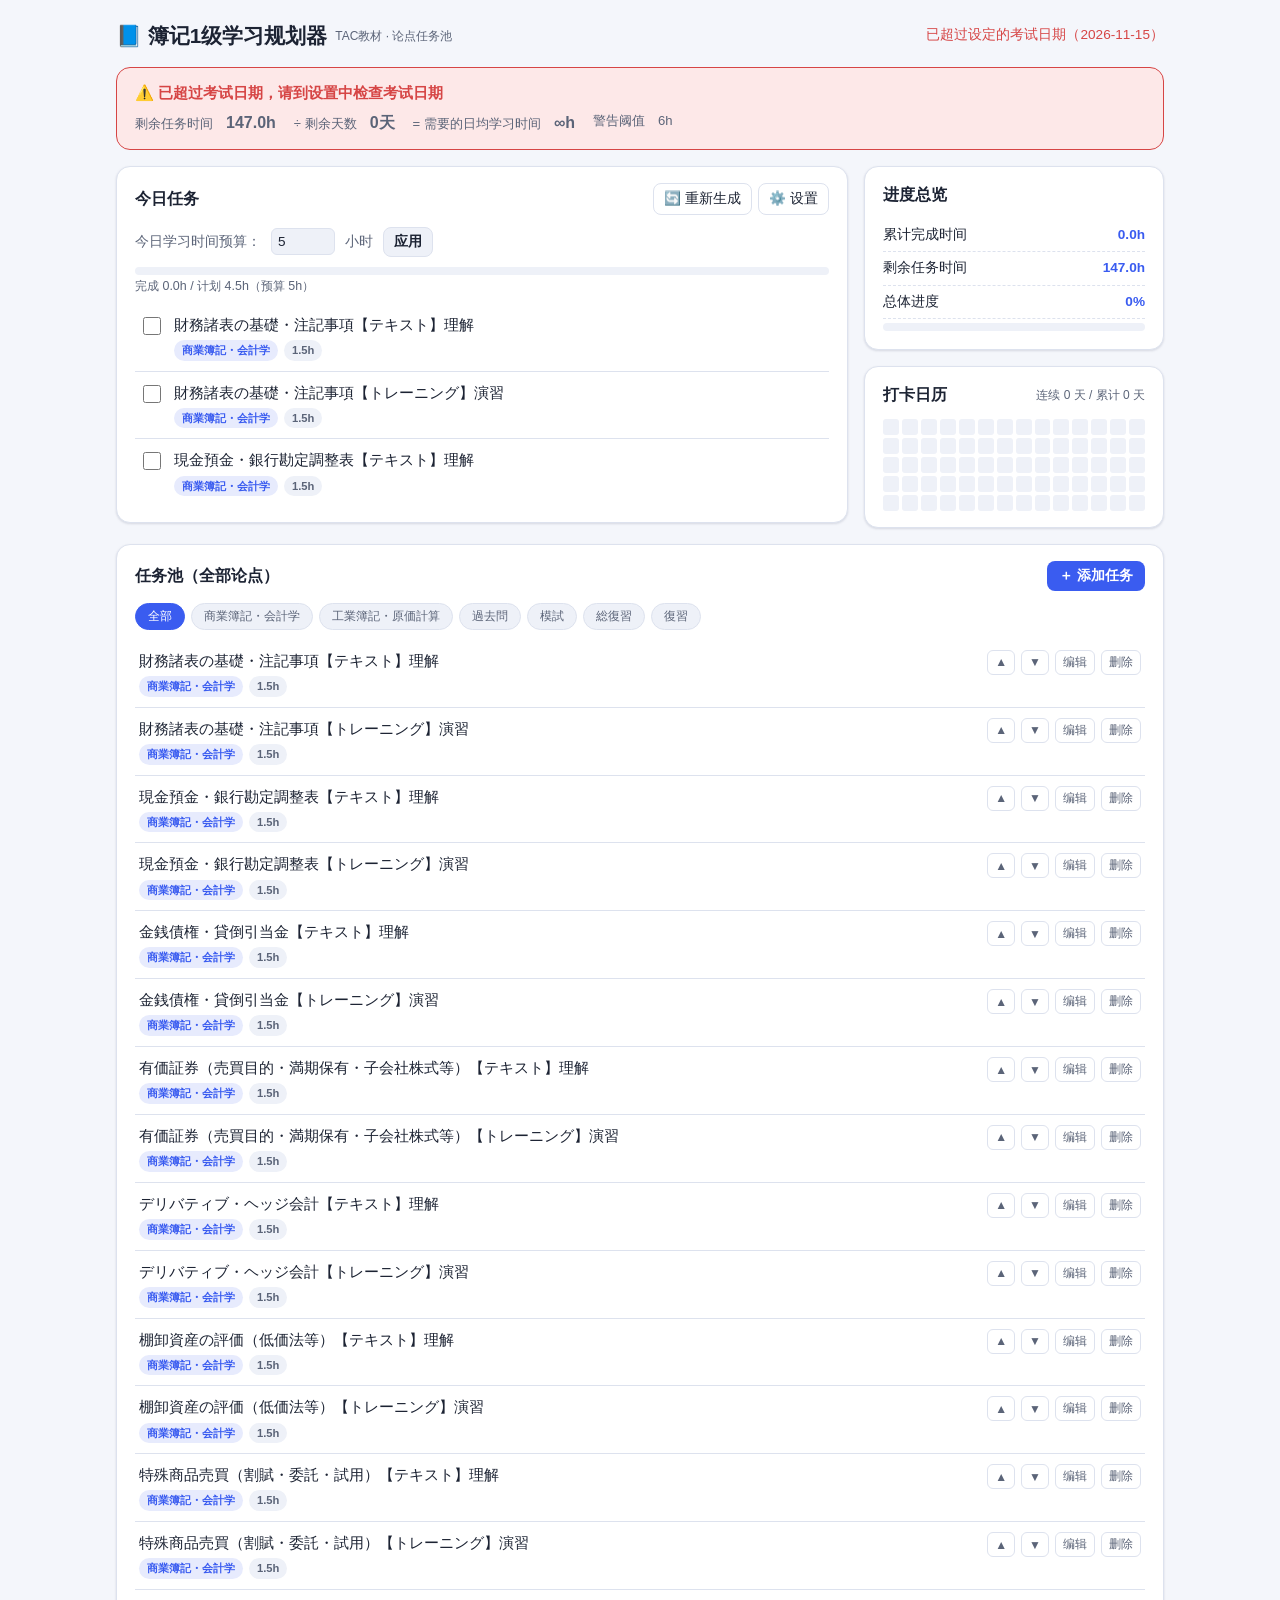
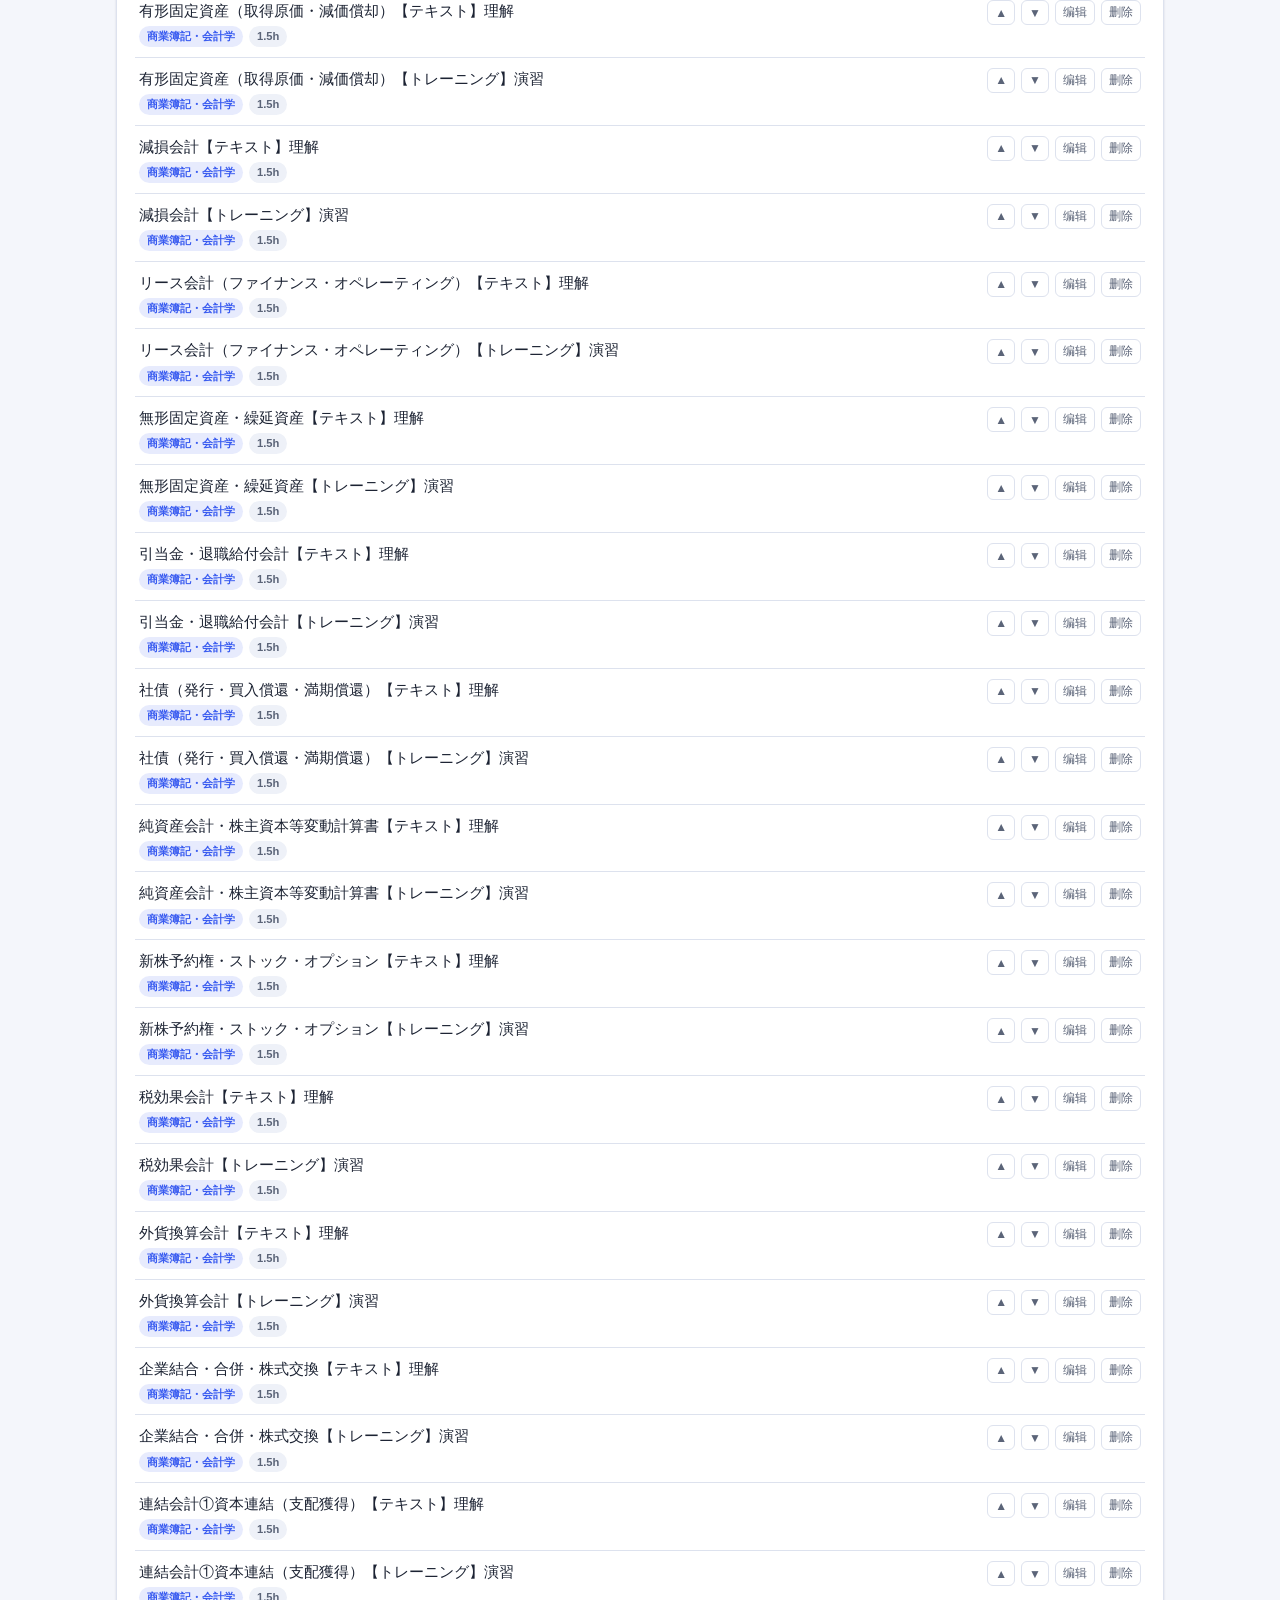
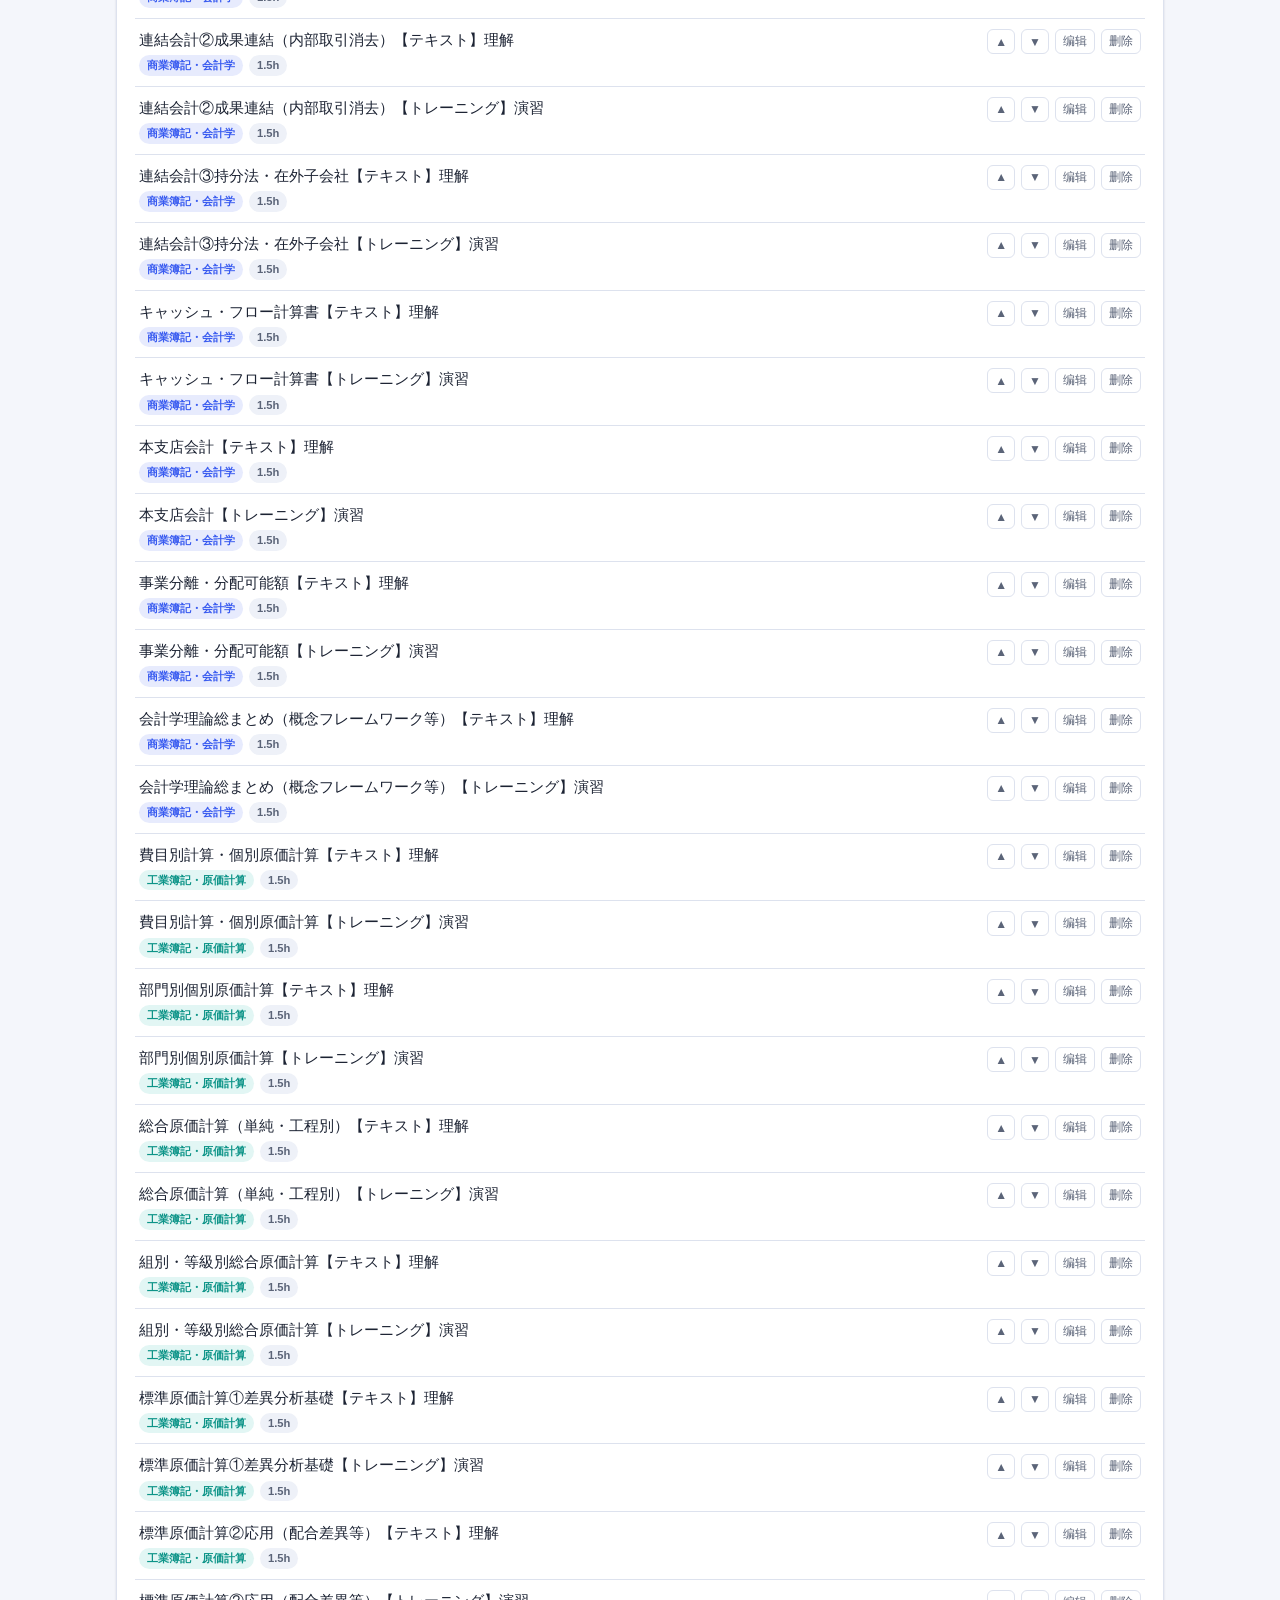
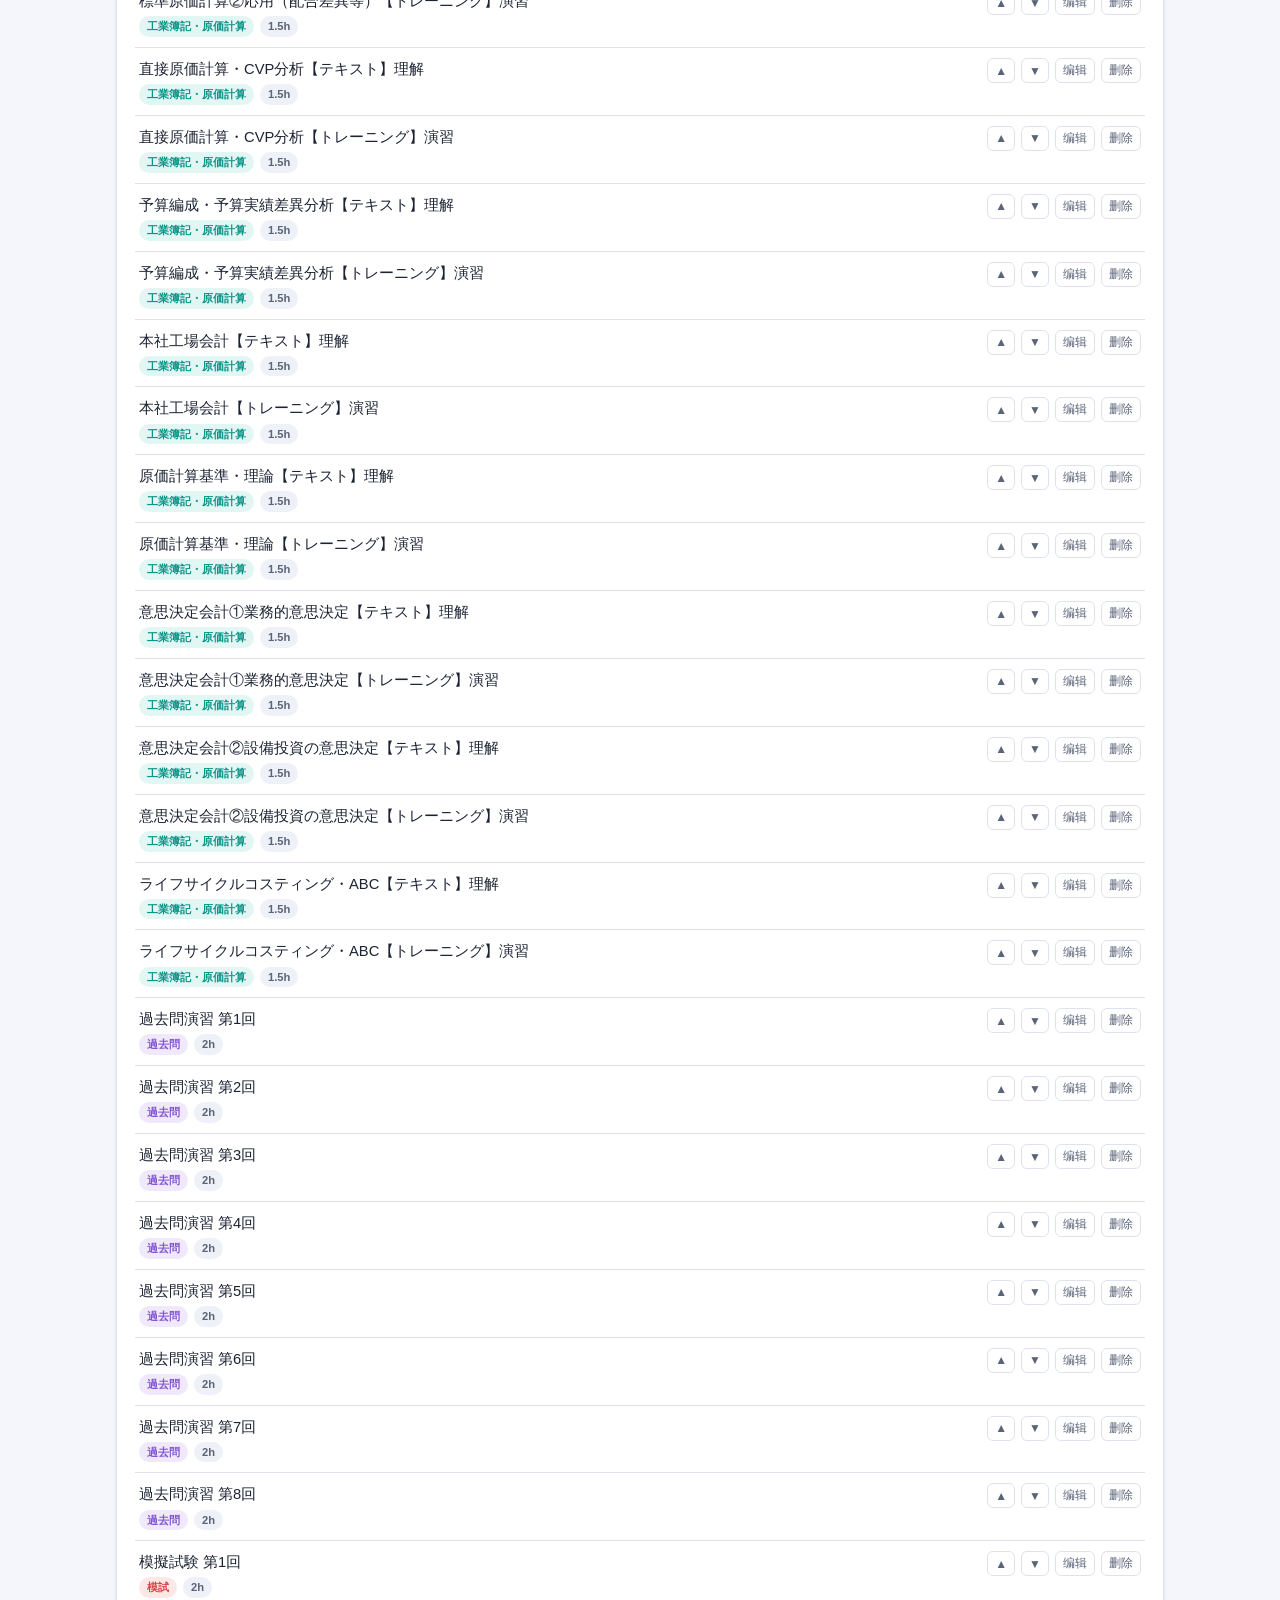
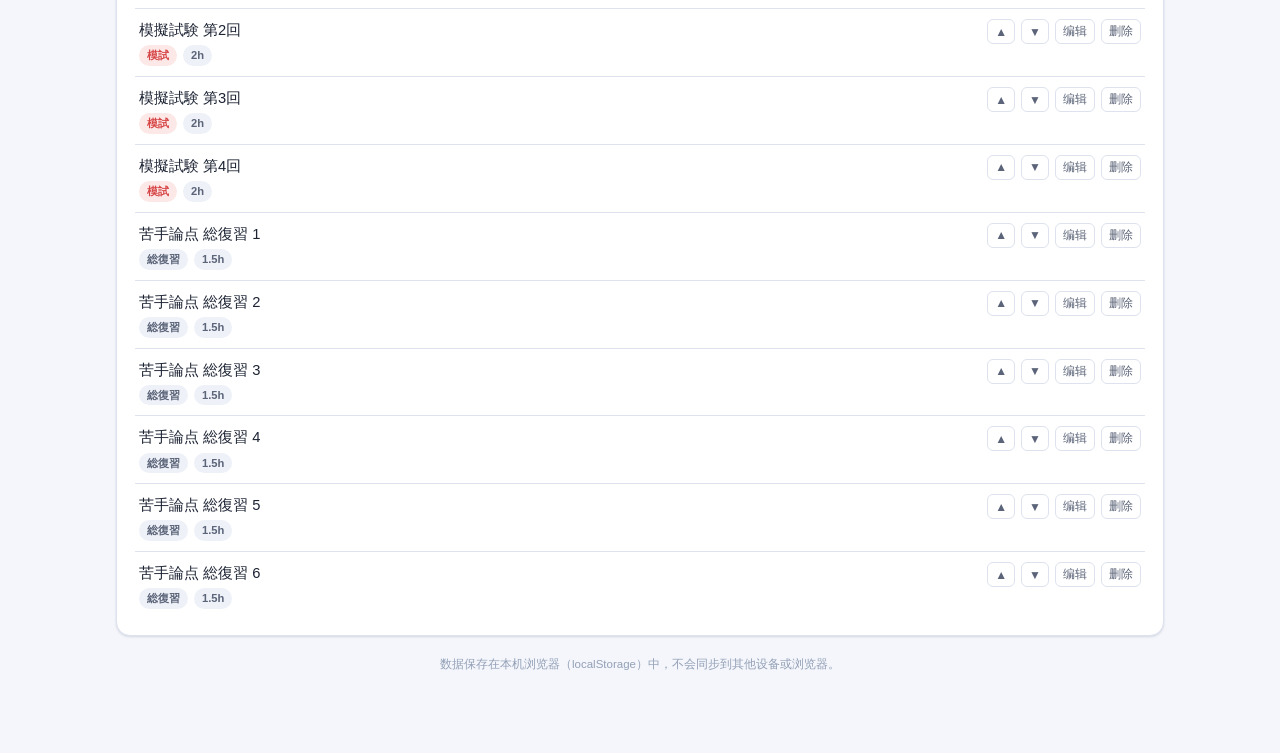
==== index.html @ c880c933 "Add single-page 簿記1級 study planner (TAC-based task pool) Implements a self-contained HTML/JS study t" ====
<!DOCTYPE html>
<html lang="zh-CN">
<head>
<meta charset="UTF-8">
<meta name="viewport" content="width=device-width, initial-scale=1.0">
<title>簿记1级学习规划器（TAC）</title>
<style>
  :root{
    --bg:#f4f6fb; --surface:#ffffff; --surface-2:#eef1f8; --border:#dde2ee;
    --text:#1c2333; --text-dim:#5b6478; --text-faint:#93a0b7;
    --accent:#3a5cf0; --accent-dim:#e7ebfd;
    --green:#1f9d55; --green-bg:#e5f8ec;
    --yellow:#b8860b; --yellow-bg:#fdf3d8;
    --red:#d64545; --red-bg:#fde8e8;
    --purple:#8256d0; --purple-bg:#f0e9fb;
    --teal:#0d9488; --teal-bg:#e2f6f4;
    --shadow: 0 1px 3px rgba(20,30,60,0.08), 0 1px 2px rgba(20,30,60,0.06);
  }
  @media (prefers-color-scheme: dark){
    :root:not([data-theme="light"]){
      --bg:#12151f; --surface:#1a1e2b; --surface-2:#20263a; --border:#2d3448;
      --text:#e7ebf5; --text-dim:#a2acc4; --text-faint:#6b7592;
      --accent:#7b93ff; --accent-dim:#232a4a;
      --green:#4ade80; --green-bg:#153323;
      --yellow:#facc15; --yellow-bg:#3a2f0e;
      --red:#ff6b6b; --red-bg:#3a1717;
      --purple:#b79bf0; --purple-bg:#2a2140;
      --teal:#5eead4; --teal-bg:#0f2f2b;
      --shadow: 0 1px 3px rgba(0,0,0,0.4), 0 1px 2px rgba(0,0,0,0.3);
    }
  }
  :root[data-theme="dark"]{
    --bg:#12151f; --surface:#1a1e2b; --surface-2:#20263a; --border:#2d3448;
    --text:#e7ebf5; --text-dim:#a2acc4; --text-faint:#6b7592;
    --accent:#7b93ff; --accent-dim:#232a4a;
    --green:#4ade80; --green-bg:#153323;
    --yellow:#facc15; --yellow-bg:#3a2f0e;
    --red:#ff6b6b; --red-bg:#3a1717;
    --purple:#b79bf0; --purple-bg:#2a2140;
    --teal:#5eead4; --teal-bg:#0f2f2b;
    --shadow: 0 1px 3px rgba(0,0,0,0.4), 0 1px 2px rgba(0,0,0,0.3);
  }
  *{box-sizing:border-box;}
  body{
    margin:0; background:var(--bg); color:var(--text);
    font-family:-apple-system,BlinkMacSystemFont,"Segoe UI","PingFang SC","Hiragino Sans","Noto Sans SC","Noto Sans JP",Roboto,sans-serif;
    line-height:1.5;
  }
  .wrap{max-width:1080px; margin:0 auto; padding:20px 16px 80px;}
  header.top{display:flex; align-items:center; justify-content:space-between; gap:12px; flex-wrap:wrap; margin-bottom:16px;}
  header.top h1{font-size:1.3rem; margin:0; display:flex; align-items:center; gap:8px;}
  header.top h1 .sub{font-size:0.75rem; font-weight:400; color:var(--text-dim);}
  .countdown{font-size:0.85rem; color:var(--text-dim); display:flex; align-items:center; gap:10px;}
  .countdown b{color:var(--accent); font-size:1.05rem;}
  .icon-btn{
    background:var(--surface); border:1px solid var(--border); color:var(--text);
    border-radius:8px; padding:6px 10px; cursor:pointer; font-size:0.85rem;
  }
  .icon-btn:hover{border-color:var(--accent);}
  .card{
    background:var(--surface); border:1px solid var(--border); border-radius:14px;
    padding:16px 18px; margin-bottom:16px; box-shadow:var(--shadow);
  }
  .card h2{font-size:1rem; margin:0 0 12px; display:flex; align-items:center; justify-content:space-between; gap:8px;}
  .card h2 .actions{display:flex; gap:6px; font-weight:400;}
  .warn-banner{
    border-radius:14px; padding:14px 18px; margin-bottom:16px; font-size:0.9rem;
    border:1px solid var(--border);
  }
  .warn-banner.ok{background:var(--green-bg); color:var(--green); border-color:var(--green);}
  .warn-banner.caution{background:var(--yellow-bg); color:var(--yellow); border-color:var(--yellow);}
  .warn-banner.danger{background:var(--red-bg); color:var(--red); border-color:var(--red);}
  .warn-banner .metrics{display:flex; flex-wrap:wrap; gap:6px 18px; margin-top:6px; font-size:0.82rem; color:var(--text-dim);}
  .warn-banner b{font-size:1rem;}
  .warn-banner .headline{font-weight:700; font-size:0.95rem;}
  .grid2{display:grid; grid-template-columns:1fr 300px; gap:16px;}
  @media (max-width:800px){ .grid2{grid-template-columns:1fr;} }
  .budget-row{display:flex; align-items:center; gap:10px; flex-wrap:wrap; margin-bottom:10px; font-size:0.85rem; color:var(--text-dim);}
  .budget-row input[type=number]{
    width:64px; padding:5px 6px; border-radius:6px; border:1px solid var(--border);
    background:var(--surface-2); color:var(--text); font-size:0.85rem;
  }
  .progress-bar{height:8px; border-radius:5px; background:var(--surface-2); overflow:hidden; margin:4px 0 2px;}
  .progress-bar>div{height:100%; background:var(--accent); border-radius:5px; transition:width .3s;}
  .task-row{
    display:flex; align-items:flex-start; gap:10px; padding:10px 4px; border-bottom:1px solid var(--border);
  }
  .task-row:last-child{border-bottom:none;}
  .task-row.done{opacity:0.55;}
  .task-row.done .task-title{text-decoration:line-through;}
  .task-row input[type=checkbox]{margin-top:3px; width:18px; height:18px; accent-color:var(--accent); cursor:pointer; flex-shrink:0;}
  .task-main{flex:1; min-width:0;}
  .task-title{font-size:0.92rem; word-break:break-word;}
  .task-meta{display:flex; gap:6px; flex-wrap:wrap; margin-top:4px; align-items:center;}
  .tag{
    font-size:0.7rem; padding:2px 8px; border-radius:99px; font-weight:600; white-space:nowrap;
  }
  .tag.cb{background:var(--accent-dim); color:var(--accent);}
  .tag.ca{background:var(--teal-bg); color:var(--teal);}
  .tag.past{background:var(--purple-bg); color:var(--purple);}
  .tag.mock{background:var(--red-bg); color:var(--red);}
  .tag.review-total{background:var(--yellow-bg); color:var(--yellow);}
  .tag.default{background:var(--surface-2); color:var(--text-dim);}
  .tag.est{background:var(--surface-2); color:var(--text-dim);}
  .tag.pr-high{background:var(--red-bg); color:var(--red);}
  .tag.pr-mid{background:var(--surface-2); color:var(--text-dim);}
  .tag.pr-low{background:var(--surface-2); color:var(--text-faint);}
  .tag.locked{background:var(--surface-2); color:var(--text-faint);}
  .task-actions{display:flex; gap:6px; flex-shrink:0;}
  .task-actions button{
    background:none; border:1px solid var(--border); color:var(--text-dim); border-radius:6px;
    padding:3px 7px; font-size:0.75rem; cursor:pointer;
  }
  .task-actions button:hover{border-color:var(--accent); color:var(--accent);}
  .empty-hint{color:var(--text-faint); font-size:0.85rem; padding:14px 4px; text-align:center;}
  .tabs{display:flex; gap:6px; flex-wrap:wrap; margin-bottom:10px;}
  .tabs button{
    background:var(--surface-2); border:1px solid var(--border); color:var(--text-dim);
    border-radius:99px; padding:4px 12px; font-size:0.78rem; cursor:pointer;
  }
  .tabs button.active{background:var(--accent); color:#fff; border-color:var(--accent);}
  .stat-box{display:flex; justify-content:space-between; font-size:0.85rem; padding:6px 0; border-bottom:1px dashed var(--border);}
  .stat-box:last-child{border-bottom:none;}
  .stat-box b{color:var(--accent);}
  .heatmap{display:grid; grid-template-columns:repeat(14,1fr); gap:3px; margin-top:8px;}
  .heat-cell{aspect-ratio:1; border-radius:3px; background:var(--surface-2);}
  .heat-cell.l1{background:var(--accent-dim);}
  .heat-cell.l2{background:var(--accent); opacity:0.55;}
  .heat-cell.l3{background:var(--accent);}
  .btn{
    background:var(--accent); color:#fff; border:none; border-radius:8px; padding:8px 14px;
    font-size:0.85rem; cursor:pointer; font-weight:600;
  }
  .btn.secondary{background:var(--surface-2); color:var(--text); border:1px solid var(--border);}
  .btn.danger{background:var(--red); color:#fff;}
  .btn:hover{filter:brightness(1.08);}
  .modal-backdrop{
    position:fixed; inset:0; background:rgba(10,14,25,0.5); display:none;
    align-items:center; justify-content:center; z-index:50; padding:16px;
  }
  .modal-backdrop.open{display:flex;}
  .modal{
    background:var(--surface); border-radius:14px; padding:20px; width:100%; max-width:420px;
    box-shadow:var(--shadow); border:1px solid var(--border); max-height:90vh; overflow-y:auto;
  }
  .modal h3{margin-top:0;}
  .field{margin-bottom:12px;}
  .field label{display:block; font-size:0.78rem; color:var(--text-dim); margin-bottom:4px;}
  .field input, .field select{
    width:100%; padding:8px 10px; border-radius:8px; border:1px solid var(--border);
    background:var(--surface-2); color:var(--text); font-size:0.88rem;
  }
  .modal-actions{display:flex; justify-content:flex-end; gap:8px; margin-top:16px;}
  .toast{
    position:fixed; bottom:20px; left:50%; transform:translateX(-50%);
    background:var(--text); color:var(--bg); padding:10px 18px; border-radius:99px;
    font-size:0.85rem; box-shadow:var(--shadow); opacity:0; pointer-events:none; transition:opacity .25s, bottom .25s;
    z-index:100; white-space:nowrap; max-width:90vw; overflow:hidden; text-overflow:ellipsis;
  }
  .toast.show{opacity:1; bottom:34px;}
  .footnote{font-size:0.72rem; color:var(--text-faint); text-align:center; margin-top:20px;}
</style>
</head>
<body>
<div class="wrap">

  <header class="top">
    <h1>📘 簿记1级学习规划器 <span class="sub">TAC教材 · 论点任务池</span></h1>
    <div class="countdown" id="countdownBox"></div>
  </header>

  <div id="warnBanner" class="warn-banner ok"></div>

  <div class="grid2">
    <div>
      <div class="card">
        <h2>今日任务 <span class="actions">
          <button class="icon-btn" id="regenBtn">🔄 重新生成</button>
          <button class="icon-btn" id="settingsBtn">⚙️ 设置</button>
        </span></h2>
        <div class="budget-row">
          今日学习时间预算：
          <input type="number" id="budgetInput" min="0" step="0.5">
          小时
          <button class="btn secondary" id="applyBudgetBtn" style="padding:5px 10px;">应用</button>
        </div>
        <div class="progress-bar"><div id="todayProgressBar" style="width:0%"></div></div>
        <div style="font-size:0.78rem; color:var(--text-dim);" id="todaySummary"></div>
        <div id="todayList" style="margin-top:8px;"></div>
      </div>
    </div>

    <div>
      <div class="card">
        <h2>进度总览</h2>
        <div class="stat-box"><span>累计完成时间</span><b id="statDoneHours">0h</b></div>
        <div class="stat-box"><span>剩余任务时间</span><b id="statRemainHours">0h</b></div>
        <div class="stat-box"><span>总体进度</span><b id="statProgressPct">0%</b></div>
        <div class="progress-bar"><div id="overallProgressBar" style="width:0%; background:var(--green);"></div></div>
      </div>
      <div class="card">
        <h2>打卡日历 <span class="actions" style="font-size:0.75rem; color:var(--text-dim); font-weight:400;" id="streakLabel"></span></h2>
        <div class="heatmap" id="heatmap"></div>
      </div>
    </div>
  </div>

  <div class="card">
    <h2>任务池（全部论点）<span class="actions">
      <button class="btn" id="addTaskBtn" style="padding:6px 12px;">＋ 添加任务</button>
    </span></h2>
    <div class="tabs" id="categoryTabs"></div>
    <div id="poolList"></div>
  </div>

  <div class="footnote">数据保存在本机浏览器（localStorage）中，不会同步到其他设备或浏览器。</div>
</div>

<div class="modal-backdrop" id="settingsModal">
  <div class="modal">
    <h3>⚙️ 设置</h3>
    <div class="field">
      <label>考试日期（请核实，可修改）</label>
      <input type="date" id="s_examDate">
    </div>
    <div class="field">
      <label>每日默认学习时间（小时）</label>
      <input type="number" id="s_dailyHours" min="0.5" step="0.5">
    </div>
    <div class="field">
      <label>警告阈值：日均所需学习时间超过此值时红字警告（小时）</label>
      <input type="number" id="s_warnThreshold" min="1" step="0.5">
    </div>
    <div class="modal-actions">
      <button class="btn danger" id="resetAllBtn" style="margin-right:auto;">清除全部数据</button>
      <button class="btn secondary" id="settingsCancel">取消</button>
      <button class="btn" id="settingsSave">保存</button>
    </div>
  </div>
</div>

<div class="modal-backdrop" id="taskModal">
  <div class="modal">
    <h3 id="taskModalTitle">添加任务</h3>
    <input type="hidden" id="t_id">
    <div class="field">
      <label>标题</label>
      <input type="text" id="t_title" placeholder="例：連結会計①資本連結 トレーニング">
    </div>
    <div class="field">
      <label>分类</label>
      <select id="t_category">
        <option value="商業簿記・会計学">商業簿記・会計学</option>
        <option value="工業簿記・原価計算">工業簿記・原価計算</option>
        <option value="過去問">過去問</option>
        <option value="模試">模試</option>
        <option value="総復習">総復習</option>
      </select>
    </div>
    <div class="field">
      <label>预计用时（小时）</label>
      <input type="number" id="t_est" min="0.5" step="0.5" value="1.5">
    </div>
    <div class="field">
      <label>优先级（仅作标签展示，实际顺序用▲▼调整）</label>
      <select id="t_priority">
        <option value="high">高</option>
        <option value="mid" selected>中</option>
        <option value="low">低</option>
      </select>
    </div>
    <div class="modal-actions">
      <button class="btn secondary" id="taskCancel">取消</button>
      <button class="btn" id="taskSave">保存</button>
    </div>
  </div>
</div>

<div class="toast" id="toast"></div>

<script>
(function(){
  "use strict";
  var STORAGE_KEY = "boki1_planner_state_v1";

  function uid(){ return "t" + Date.now().toString(36) + Math.random().toString(36).slice(2,8); }
  function fmtDate(d){
    var y=d.getFullYear(), m=String(d.getMonth()+1).padStart(2,"0"), dd=String(d.getDate()).padStart(2,"0");
    return y+"-"+m+"-"+dd;
  }
  function todayStr(){ return fmtDate(new Date()); }
  function addDays(dateStr, n){
    var d = new Date(dateStr+"T00:00:00");
    d.setDate(d.getDate()+n);
    return fmtDate(d);
  }
  function diffDays(fromStr, toStr){
    var a = new Date(fromStr+"T00:00:00"), b = new Date(toStr+"T00:00:00");
    return Math.round((b-a)/86400000);
  }

  function catClass(cat){
    if(cat==="商業簿記・会計学") return "cb";
    if(cat==="工業簿記・原価計算") return "ca";
    if(cat==="過去問") return "past";
    if(cat==="模試") return "mock";
    if(cat==="復習") return "review-total";
    return "default";
  }

  function makeTask(title, category, est, extra){
    var t = {
      id: uid(), title: title, category: category, estHours: est, order: 0,
      priority: "mid", status: "pending", type: "normal", reviewStage: 0,
      parentId: null, availableDate: null, completedDate: null
    };
    return Object.assign(t, extra||{});
  }

  function buildDefaultPool(){
    var CB = "商業簿記・会計学", CA = "工業簿記・原価計算";
    var cbTopics = [
      "財務諸表の基礎・注記事項","現金預金・銀行勘定調整表","金銭債権・貸倒引当金",
      "有価証券（売買目的・満期保有・子会社株式等）","デリバティブ・ヘッジ会計","棚卸資産の評価（低価法等）",
      "特殊商品売買（割賦・委託・試用）","有形固定資産（取得原価・減価償却）","減損会計",
      "リース会計（ファイナンス・オペレーティング）","無形固定資産・繰延資産","引当金・退職給付会計",
      "社債（発行・買入償還・満期償還）","純資産会計・株主資本等変動計算書","新株予約権・ストック・オプション",
      "税効果会計","外貨換算会計","企業結合・合併・株式交換",
      "連結会計①資本連結（支配獲得）","連結会計②成果連結（内部取引消去）","連結会計③持分法・在外子会社",
      "キャッシュ・フロー計算書","本支店会計","事業分離・分配可能額",
      "会計学理論総まとめ（概念フレームワーク等）"
    ];
    var caTopics = [
      "費目別計算・個別原価計算","部門別個別原価計算","総合原価計算（単純・工程別）",
      "組別・等級別総合原価計算","標準原価計算①差異分析基礎","標準原価計算②応用（配合差異等）",
      "直接原価計算・CVP分析","予算編成・予算実績差異分析","本社工場会計",
      "原価計算基準・理論","意思決定会計①業務的意思決定","意思決定会計②設備投資の意思決定",
      "ライフサイクルコスティング・ABC"
    ];
    var pool = [];
    var order = 1;
    function addPair(topic, cat){
      pool.push(makeTask(topic+"【テキスト】理解", cat, 1.5, {order: order++}));
      pool.push(makeTask(topic+"【トレーニング】演習", cat, 1.5, {order: order++}));
    }
    cbTopics.forEach(function(t){ addPair(t, CB); });
    caTopics.forEach(function(t){ addPair(t, CA); });
    for(var i=1;i<=8;i++) pool.push(makeTask("過去問演習 第"+i+"回", "過去問", 2, {order: order++}));
    for(var j=1;j<=4;j++) pool.push(makeTask("模擬試験 第"+j+"回", "模試", 2, {order: order++}));
    for(var k=1;k<=6;k++) pool.push(makeTask("苦手論点 総復習 "+k, "総復習", 1.5, {order: order++}));
    return pool;
  }

  function defaultState(){
    return {
      settings: { examDate: "2026-11-15", dailyHoursDefault: 5, warnThreshold: 6, dailyOverrides: {} },
      pool: buildDefaultPool(),
      dailyPlans: {}
    };
  }

  var state = null;
  function loadState(){
    try{
      var raw = localStorage.getItem(STORAGE_KEY);
      if(raw){
        state = JSON.parse(raw);
        if(!state.settings) state.settings = defaultState().settings;
        if(!state.settings.dailyOverrides) state.settings.dailyOverrides = {};
        if(!state.pool) state.pool = [];
        if(!state.dailyPlans) state.dailyPlans = {};
      } else {
        state = defaultState();
        saveState();
      }
    }catch(e){
      state = defaultState();
    }
  }
  function saveState(){
    localStorage.setItem(STORAGE_KEY, JSON.stringify(state));
  }

  var toastTimer = null;
  function toast(msg){
    var el = document.getElementById("toast");
    el.textContent = msg;
    el.classList.add("show");
    clearTimeout(toastTimer);
    toastTimer = setTimeout(function(){ el.classList.remove("show"); }, 2600);
  }

  // ---------- core scheduling logic ----------
  function pendingTasks(){ return state.pool.filter(function(t){ return t.status==="pending"; }); }

  function isAvailable(t, asOf){ return !t.availableDate || t.availableDate <= asOf; }

  function sortedQueue(asOf){
    var pending = pendingTasks();
    var avail = pending.filter(function(t){ return isAvailable(t, asOf); });
    avail.sort(function(a,b){
      var ar = a.type==="review" ? 0 : 1;
      var br = b.type==="review" ? 0 : 1;
      if(ar!==br) return ar-br;
      if(ar===0){
        var ad = a.availableDate||"", bd = b.availableDate||"";
        if(ad!==bd) return ad<bd ? -1 : 1;
      }
      return a.order - b.order;
    });
    return avail;
  }

  function buildPlanIds(budget, asOf){
    var q = sortedQueue(asOf);
    var ids = [];
    var sum = 0;
    for(var i=0;i<q.length;i++){
      var t = q[i];
      if(ids.length===0 || sum + t.estHours <= budget + 0.001){
        ids.push(t.id);
        sum += t.estHours;
        if(sum >= budget) break;
      } else {
        break;
      }
    }
    return ids;
  }

  function getDailyBudget(dateStr){
    if(state.settings.dailyOverrides.hasOwnProperty(dateStr)) return state.settings.dailyOverrides[dateStr];
    return state.settings.dailyHoursDefault;
  }

  function ensureTodayPlan(force){
    var today = todayStr();
    if(force || !state.dailyPlans[today]){
      state.dailyPlans[today] = buildPlanIds(getDailyBudget(today), today);
      saveState();
    }
  }

  function markDone(taskId){
    var t = state.pool.find(function(x){ return x.id===taskId; });
    if(!t) return;
    t.status = "done";
    t.completedDate = todayStr();
    if(t.type === "normal"){
      var stages = [3,7,21];
      stages.forEach(function(days, idx){
        state.pool.push(makeTask(
          "【复习+" + days + "天】" + t.title.replace(/【テキスト】理解|【トレーニング】演習/,""),
          "復習", 0.5,
          {
            order: t.order, type: "review", reviewStage: idx+1,
            parentId: t.id, availableDate: addDays(todayStr(), days)
          }
        ));
      });
      toast("✅ 完成！已自动生成复习任务：+3天 / +7天 / +21天");
    } else {
      toast("✅ 复习完成！辛苦了");
    }
    saveState();
  }

  function undoDone(taskId){
    var t = state.pool.find(function(x){ return x.id===taskId; });
    if(!t) return;
    t.status = "pending";
    t.completedDate = null;
    saveState();
  }

  function deleteTask(taskId){
    if(!confirm("确定要删除这个任务吗？")) return;
    state.pool = state.pool.filter(function(t){ return t.id!==taskId; });
    Object.keys(state.dailyPlans).forEach(function(d){
      state.dailyPlans[d] = state.dailyPlans[d].filter(function(id){ return id!==taskId; });
    });
    saveState();
    renderAll();
  }

  function moveTask(taskId, dir){
    var pend = pendingTasks().slice().sort(function(a,b){ return a.order-b.order; });
    var idx = pend.findIndex(function(t){ return t.id===taskId; });
    var swapIdx = idx + dir;
    if(idx<0 || swapIdx<0 || swapIdx>=pend.length) return;
    var a = pend[idx], b = pend[swapIdx];
    var tmp = a.order; a.order = b.order; b.order = tmp;
    saveState();
    renderAll();
  }

  // ---------- burndown ----------
  function computeBurndown(){
    var remainH = pendingTasks().reduce(function(s,t){ return s+t.estHours; }, 0);
    var today = todayStr();
    var exam = state.settings.examDate;
    var remainDays = diffDays(today, exam);
    return { remainH: remainH, remainDays: remainDays, exam: exam, today: today };
  }

  // ---------- rendering ----------
  var activeCat = "全部";

  function renderCountdown(){
    var b = computeBurndown();
    var box = document.getElementById("countdownBox");
    if(b.remainDays >= 0){
      box.innerHTML = "距离考试日 " + b.exam + " 还有 <b>" + b.remainDays + "</b> 天";
    } else {
      box.innerHTML = "<span style='color:var(--red)'>已超过设定的考试日期（" + b.exam + "）</span>";
    }
  }

  function renderWarning(){
    var b = computeBurndown();
    var el = document.getElementById("warnBanner");
    var days = Math.max(b.remainDays, 0);
    var needed = days > 0 ? b.remainH / days : (b.remainH>0 ? Infinity : 0);
    var threshold = state.settings.warnThreshold;
    var cls = "ok", headline = "✅ 按当前进度可以按时完成";
    if(b.remainDays < 0){
      cls = "danger"; headline = "⚠️ 已超过考试日期，请到设置中检查考试日期";
    } else if(needed > threshold){
      cls = "danger"; headline = "⚠️ 按当前速度会做不完，需要削减范围或增加每日学习时长！";
    } else if(needed > threshold*0.7){
      cls = "caution"; headline = "⚠ 进度偏紧张，请注意保持节奏";
    }
    el.className = "warn-banner " + cls;
    var neededTxt = isFinite(needed) ? needed.toFixed(2) : "∞";
    el.innerHTML =
      '<div class="headline">'+headline+'</div>'+
      '<div class="metrics">'+
        '<span>剩余任务时间　<b>'+b.remainH.toFixed(1)+'h</b></span>'+
        '<span>÷ 剩余天数　<b>'+Math.max(b.remainDays,0)+'天</b></span>'+
        '<span>= 需要的日均学习时间　<b style="color:inherit">'+neededTxt+'h</b></span>'+
        '<span>警告阈值　'+threshold+'h</span>'+
      '</div>';
  }

  function taskRowHtml(t, opts){
    opts = opts || {};
    var showCheckbox = opts.showCheckbox !== false;
    var isDone = t.status === "done";
    var locked = t.type==="review" && t.availableDate && t.availableDate > todayStr();
    var tags = '<span class="tag '+catClass(t.category)+'">'+t.category+'</span>';
    tags += '<span class="tag est">'+t.estHours+'h</span>';
    if(t.priority && t.priority!=="mid") tags += '<span class="tag pr-'+t.priority+'">'+(t.priority==="high"?"优先高":"优先低")+'</span>';
    if(t.type==="review") tags += '<span class="tag review-total">复习 #'+t.reviewStage+'</span>';
    if(locked) tags += '<span class="tag locked">解锁: '+t.availableDate+'</span>';
    if(isDone && t.completedDate) tags += '<span class="tag default">完成 '+t.completedDate+'</span>';

    var cbHtml = "";
    if(showCheckbox){
      cbHtml = '<input type="checkbox" '+(isDone?"checked":"")+(locked?" disabled":"")+' data-action="'+(isDone?"undo":"done")+'" data-id="'+t.id+'">';
    }
    var actions = "";
    if(opts.showPoolActions){
      actions = '<div class="task-actions">'+
        '<button data-action="up" data-id="'+t.id+'" title="上移">▲</button>'+
        '<button data-action="down" data-id="'+t.id+'" title="下移">▼</button>'+
        '<button data-action="edit" data-id="'+t.id+'" title="编辑">编辑</button>'+
        '<button data-action="delete" data-id="'+t.id+'" title="删除">删除</button>'+
        '</div>';
    }
    return '<div class="task-row'+(isDone?" done":"")+'">'+
      cbHtml+
      '<div class="task-main"><div class="task-title">'+escapeHtml(t.title)+'</div><div class="task-meta">'+tags+'</div></div>'+
      actions+
      '</div>';
  }

  function escapeHtml(s){
    return String(s).replace(/[&<>"']/g, function(c){
      return {"&":"&amp;","<":"&lt;",">":"&gt;",'"':"&quot;","'":"&#39;"}[c];
    });
  }

  function renderToday(){
    ensureTodayPlan(false);
    var today = todayStr();
    var ids = state.dailyPlans[today] || [];
    var tasks = ids.map(function(id){ return state.pool.find(function(t){ return t.id===id; }); }).filter(Boolean);

    document.getElementById("budgetInput").value = getDailyBudget(today);

    var container = document.getElementById("todayList");
    if(tasks.length===0){
      container.innerHTML = '<div class="empty-hint">今天没有安排任务。请提高时间预算，或到任务池中查看。</div>';
    } else {
      container.innerHTML = tasks.map(function(t){ return taskRowHtml(t, {showCheckbox:true}); }).join("");
    }

    var doneSum = tasks.filter(function(t){ return t.status==="done"; }).reduce(function(s,t){ return s+t.estHours; },0);
    var totalSum = tasks.reduce(function(s,t){ return s+t.estHours; },0);
    var budget = getDailyBudget(today);
    var pct = totalSum>0 ? Math.min(100, doneSum/totalSum*100) : 0;
    document.getElementById("todayProgressBar").style.width = pct+"%";
    document.getElementById("todaySummary").textContent =
      "完成 "+doneSum.toFixed(1)+"h / 计划 "+totalSum.toFixed(1)+"h（预算 "+budget+"h）";
  }

  function renderStats(){
    var doneHours = state.pool.filter(function(t){ return t.status==="done"; }).reduce(function(s,t){ return s+t.estHours; },0);
    var remainHours = pendingTasks().reduce(function(s,t){ return s+t.estHours; },0);
    var total = doneHours + remainHours;
    var pct = total>0 ? Math.round(doneHours/total*100) : 0;
    document.getElementById("statDoneHours").textContent = doneHours.toFixed(1)+"h";
    document.getElementById("statRemainHours").textContent = remainHours.toFixed(1)+"h";
    document.getElementById("statProgressPct").textContent = pct+"%";
    document.getElementById("overallProgressBar").style.width = pct+"%";
  }

  function renderHeatmap(){
    var counts = {};
    state.pool.forEach(function(t){
      if(t.status==="done" && t.completedDate){
        counts[t.completedDate] = (counts[t.completedDate]||0)+1;
      }
    });
    var N = 70;
    var cellsHtml = "";
    var days = [];
    for(var i=N-1;i>=0;i--){
      days.push(addDays(todayStr(), -i));
    }
    days.forEach(function(d){
      var c = counts[d]||0;
      var lvl = c===0?"":(c===1?"l1":(c===2?"l2":"l3"));
      cellsHtml += '<div class="heat-cell '+lvl+'" title="'+d+"："+c+"项完成"+'"></div>';
    });
    document.getElementById("heatmap").innerHTML = cellsHtml;

    // streak calc
    var streak = 0;
    var cursor = todayStr();
    if(!counts[cursor]) { cursor = addDays(cursor,-1); }
    while(counts[cursor]){
      streak++;
      cursor = addDays(cursor,-1);
    }
    var totalCheckinDays = Object.keys(counts).length;
    document.getElementById("streakLabel").textContent = "连续 "+streak+" 天 / 累计 "+totalCheckinDays+" 天";
  }

  function renderCategoryTabs(){
    var cats = ["全部","商業簿記・会計学","工業簿記・原価計算","過去問","模試","総復習","復習"];
    var tabsEl = document.getElementById("categoryTabs");
    tabsEl.innerHTML = cats.map(function(c){
      return '<button class="'+(activeCat===c?"active":"")+'" data-cat="'+c+'">'+c+'</button>';
    }).join("");
  }

  function renderPool(){
    var pend = pendingTasks().slice().sort(function(a,b){ return a.order-b.order; });
    if(activeCat!=="全部") pend = pend.filter(function(t){ return t.category===activeCat; });
    var container = document.getElementById("poolList");
    if(pend.length===0){
      container.innerHTML = '<div class="empty-hint">该分类下暂无未完成的任务。</div>';
    } else {
      container.innerHTML = pend.map(function(t){ return taskRowHtml(t, {showCheckbox:false, showPoolActions:true}); }).join("");
    }
  }

  function renderAll(){
    renderCountdown();
    renderWarning();
    renderToday();
    renderStats();
    renderHeatmap();
    renderCategoryTabs();
    renderPool();
  }

  // ---------- event wiring ----------
  document.addEventListener("click", function(e){
    var t = e.target;
    if(t.dataset && t.dataset.action){
      var id = t.dataset.id;
      if(t.dataset.action==="up") moveTask(id,-1);
      else if(t.dataset.action==="down") moveTask(id,1);
      else if(t.dataset.action==="delete") deleteTask(id);
      else if(t.dataset.action==="edit") openTaskModal(id);
    }
    if(t.dataset && t.dataset.cat){
      activeCat = t.dataset.cat;
      renderCategoryTabs();
      renderPool();
    }
  });

  document.addEventListener("change", function(e){
    var t = e.target;
    if(t.matches('input[type=checkbox][data-action="done"]')){
      markDone(t.dataset.id);
      renderAll();
    } else if(t.matches('input[type=checkbox][data-action="undo"]')){
      undoDone(t.dataset.id);
      renderAll();
    }
  });

  document.getElementById("regenBtn").addEventListener("click", function(){
    ensureTodayPlan(true);
    renderAll();
    toast("已重新生成今日计划");
  });

  document.getElementById("applyBudgetBtn").addEventListener("click", function(){
    var v = parseFloat(document.getElementById("budgetInput").value);
    if(isNaN(v) || v<0) v = state.settings.dailyHoursDefault;
    state.settings.dailyOverrides[todayStr()] = v;
    ensureTodayPlan(true);
    saveState();
    renderAll();
  });

  // settings modal
  var settingsModal = document.getElementById("settingsModal");
  document.getElementById("settingsBtn").addEventListener("click", function(){
    document.getElementById("s_examDate").value = state.settings.examDate;
    document.getElementById("s_dailyHours").value = state.settings.dailyHoursDefault;
    document.getElementById("s_warnThreshold").value = state.settings.warnThreshold;
    settingsModal.classList.add("open");
  });
  document.getElementById("settingsCancel").addEventListener("click", function(){ settingsModal.classList.remove("open"); });
  document.getElementById("settingsSave").addEventListener("click", function(){
    state.settings.examDate = document.getElementById("s_examDate").value || state.settings.examDate;
    var dh = parseFloat(document.getElementById("s_dailyHours").value);
    if(!isNaN(dh) && dh>0) state.settings.dailyHoursDefault = dh;
    var wt = parseFloat(document.getElementById("s_warnThreshold").value);
    if(!isNaN(wt) && wt>0) state.settings.warnThreshold = wt;
    saveState();
    settingsModal.classList.remove("open");
    renderAll();
    toast("设置已保存");
  });
  document.getElementById("resetAllBtn").addEventListener("click", function(){
    if(confirm("确定要清除全部数据并恢复初始状态吗？此操作不可撤销。")){
      state = defaultState();
      saveState();
      settingsModal.classList.remove("open");
      renderAll();
      toast("数据已重置");
    }
  });

  // task modal
  var taskModal = document.getElementById("taskModal");
  function openTaskModal(editId){
    document.getElementById("taskModalTitle").textContent = editId ? "编辑任务" : "添加任务";
    document.getElementById("t_id").value = editId || "";
    if(editId){
      var t = state.pool.find(function(x){ return x.id===editId; });
      document.getElementById("t_title").value = t.title;
      document.getElementById("t_category").value = t.category;
      document.getElementById("t_est").value = t.estHours;
      document.getElementById("t_priority").value = t.priority;
    } else {
      document.getElementById("t_title").value = "";
      document.getElementById("t_category").value = "商業簿記・会計学";
      document.getElementById("t_est").value = 1.5;
      document.getElementById("t_priority").value = "mid";
    }
    taskModal.classList.add("open");
  }
  document.getElementById("addTaskBtn").addEventListener("click", function(){ openTaskModal(null); });
  document.getElementById("taskCancel").addEventListener("click", function(){ taskModal.classList.remove("open"); });
  document.getElementById("taskSave").addEventListener("click", function(){
    var id = document.getElementById("t_id").value;
    var title = document.getElementById("t_title").value.trim();
    if(!title){ alert("请输入标题"); return; }
    var category = document.getElementById("t_category").value;
    var est = parseFloat(document.getElementById("t_est").value) || 1.5;
    var priority = document.getElementById("t_priority").value;
    if(id){
      var t = state.pool.find(function(x){ return x.id===id; });
      t.title = title; t.category = category; t.estHours = est; t.priority = priority;
    } else {
      var maxOrder = state.pool.reduce(function(m,x){ return Math.max(m,x.order); }, 0);
      state.pool.push(makeTask(title, category, est, {order: maxOrder+1, priority: priority}));
    }
    saveState();
    taskModal.classList.remove("open");
    renderAll();
  });

  [settingsModal, taskModal].forEach(function(m){
    m.addEventListener("click", function(e){ if(e.target===m) m.classList.remove("open"); });
  });

  loadState();
  ensureTodayPlan(false);
  renderAll();
})();
</script>
</body>
</html>
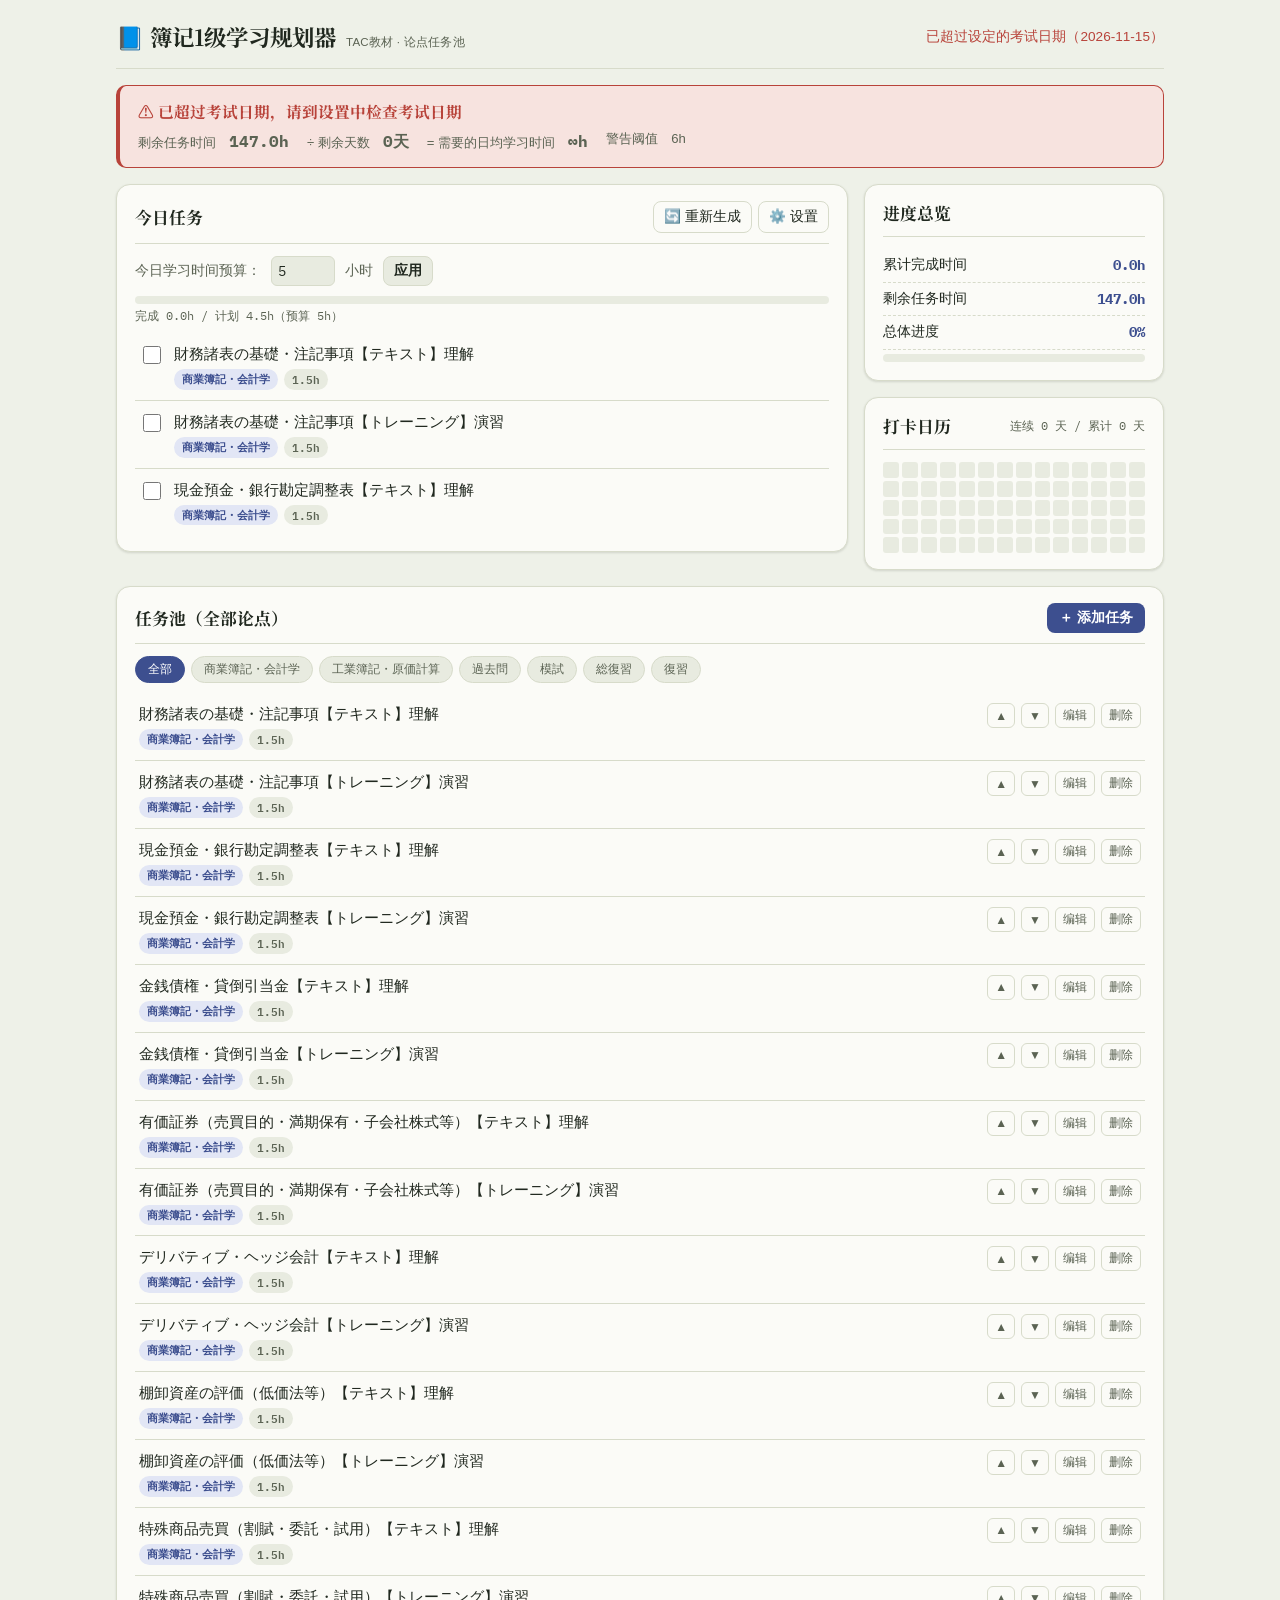
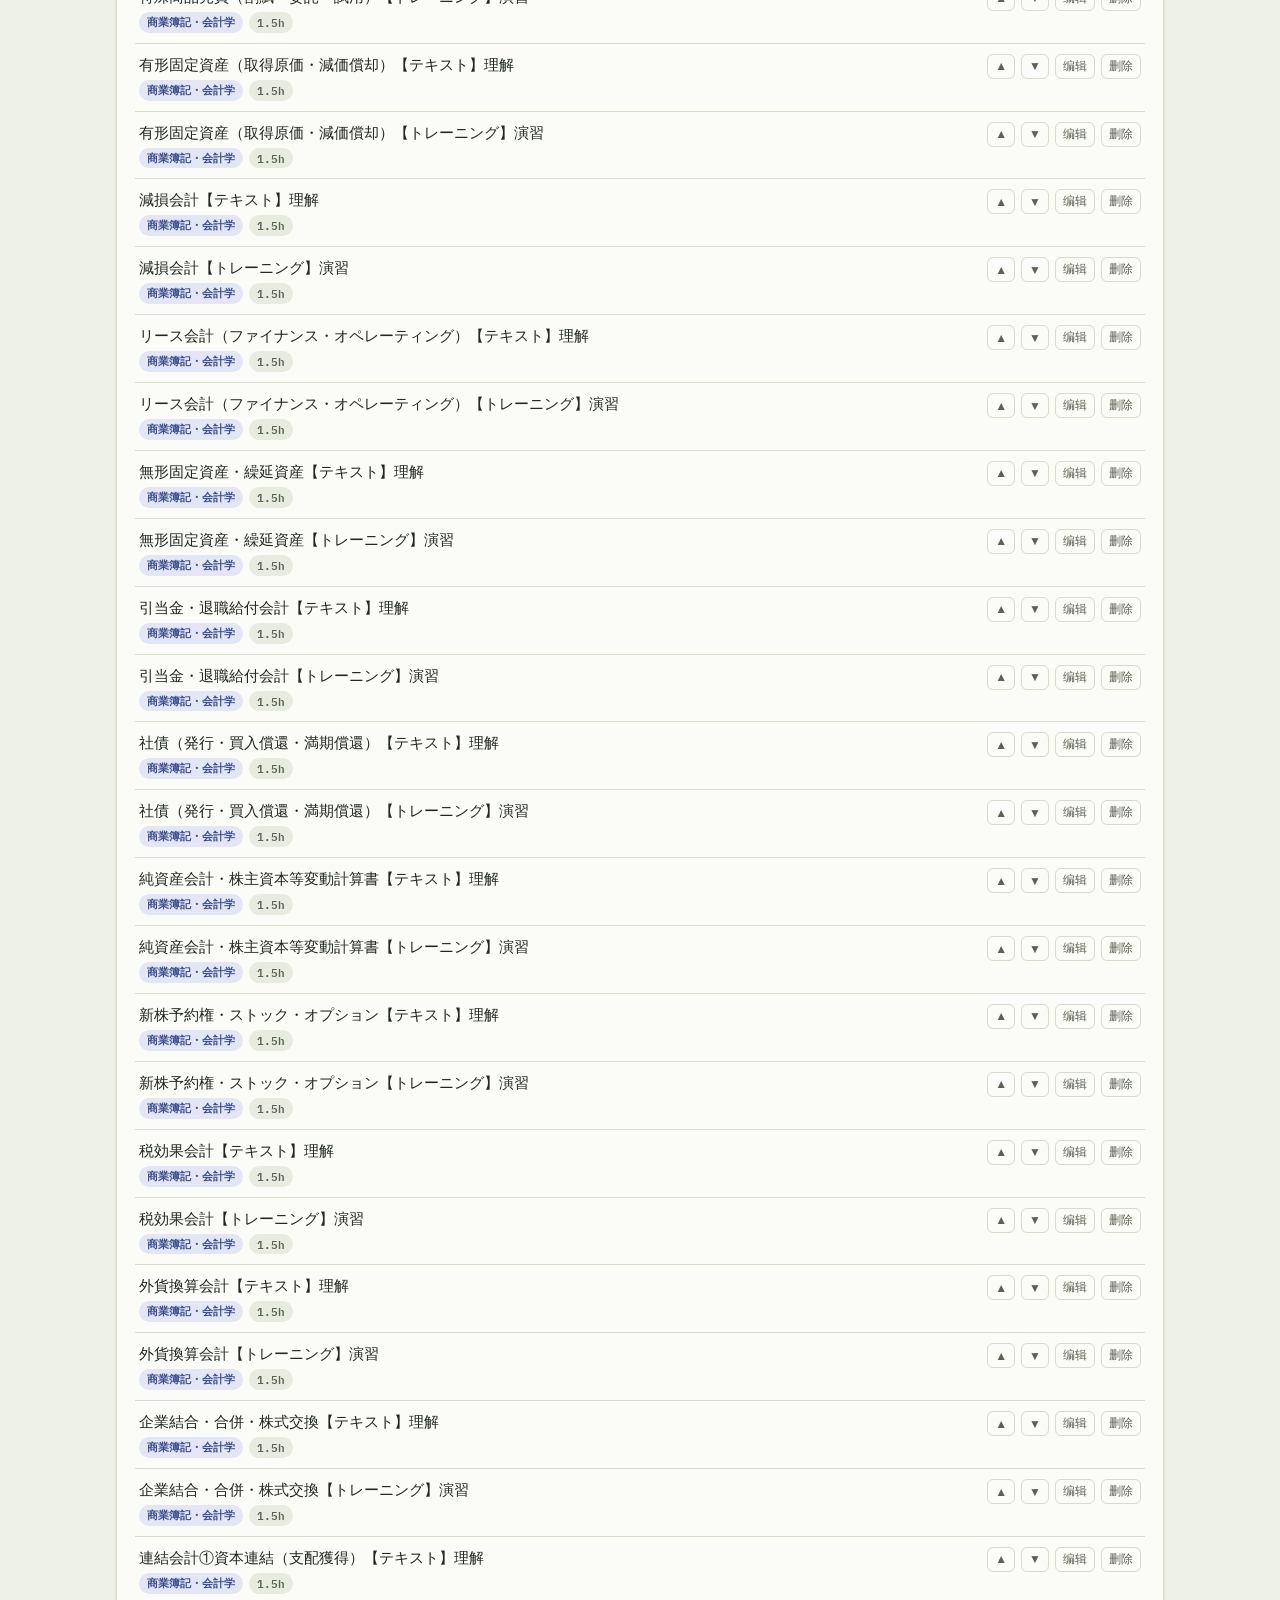
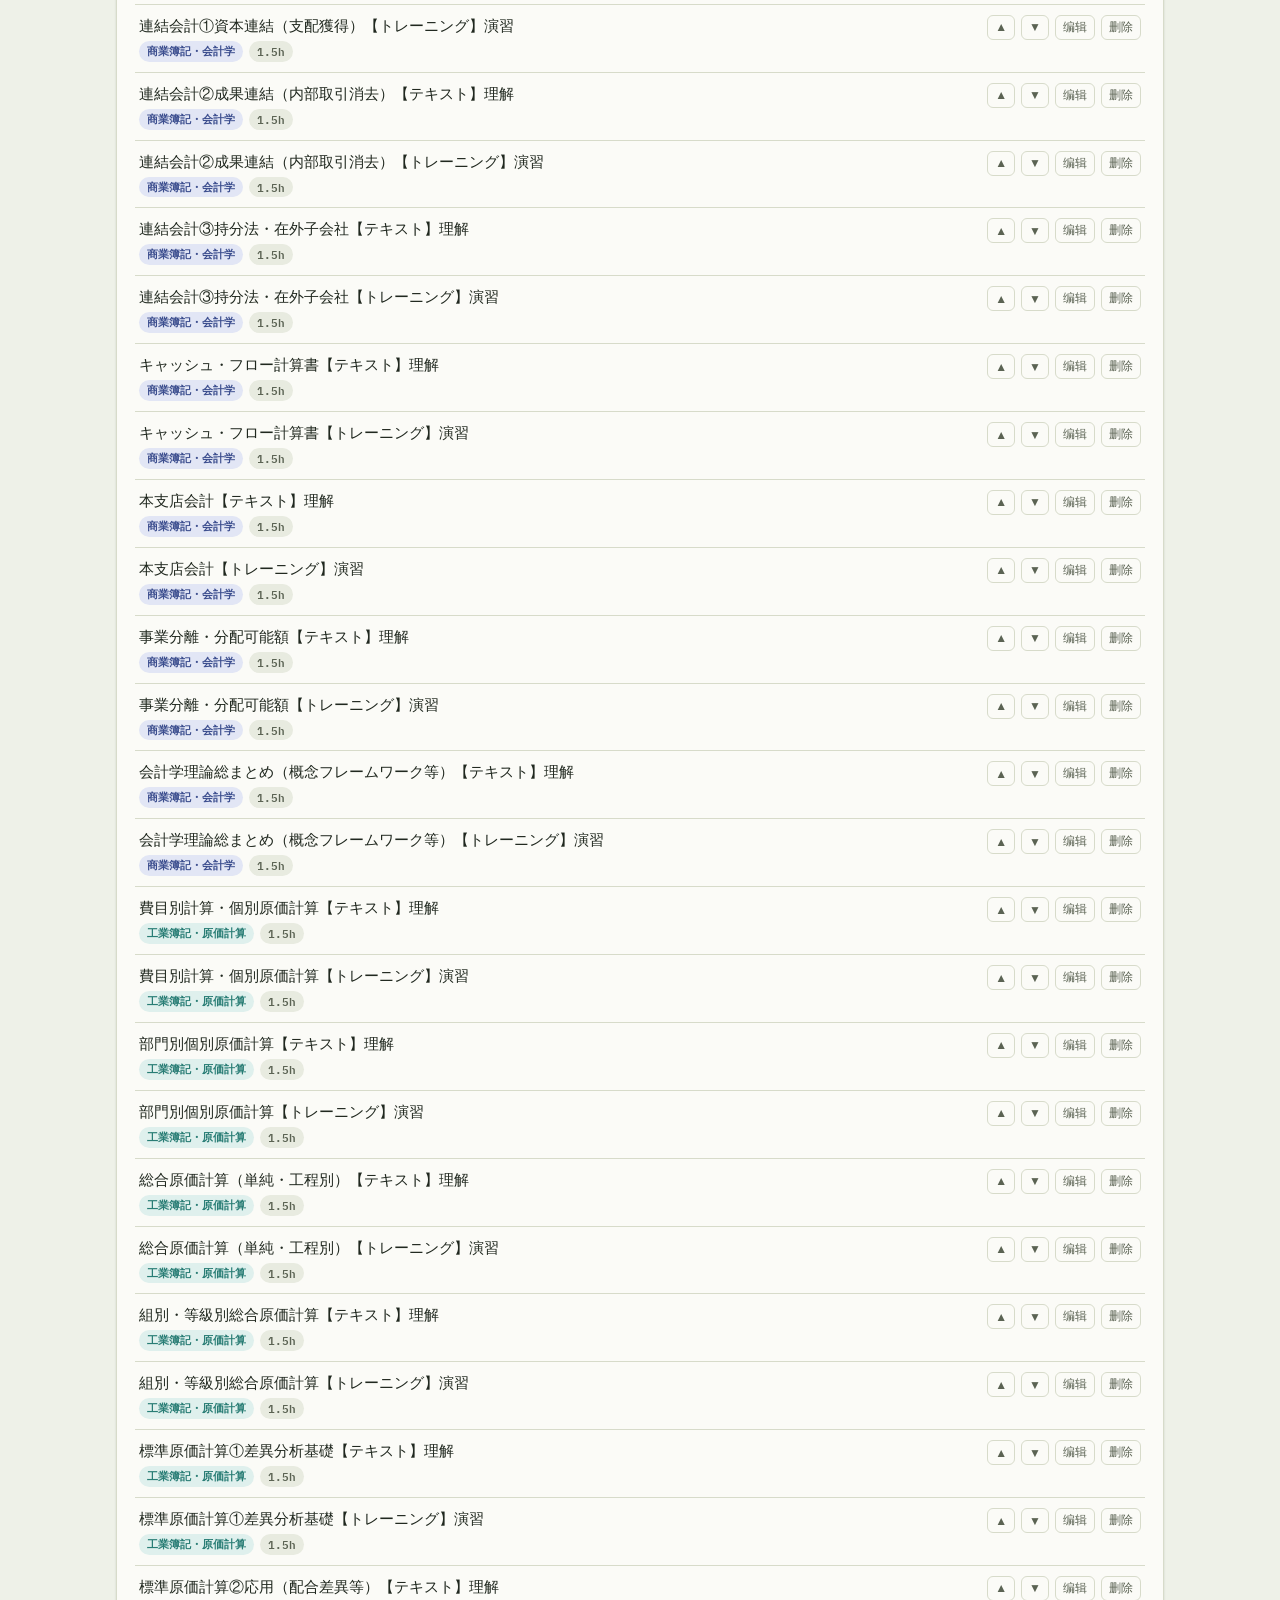
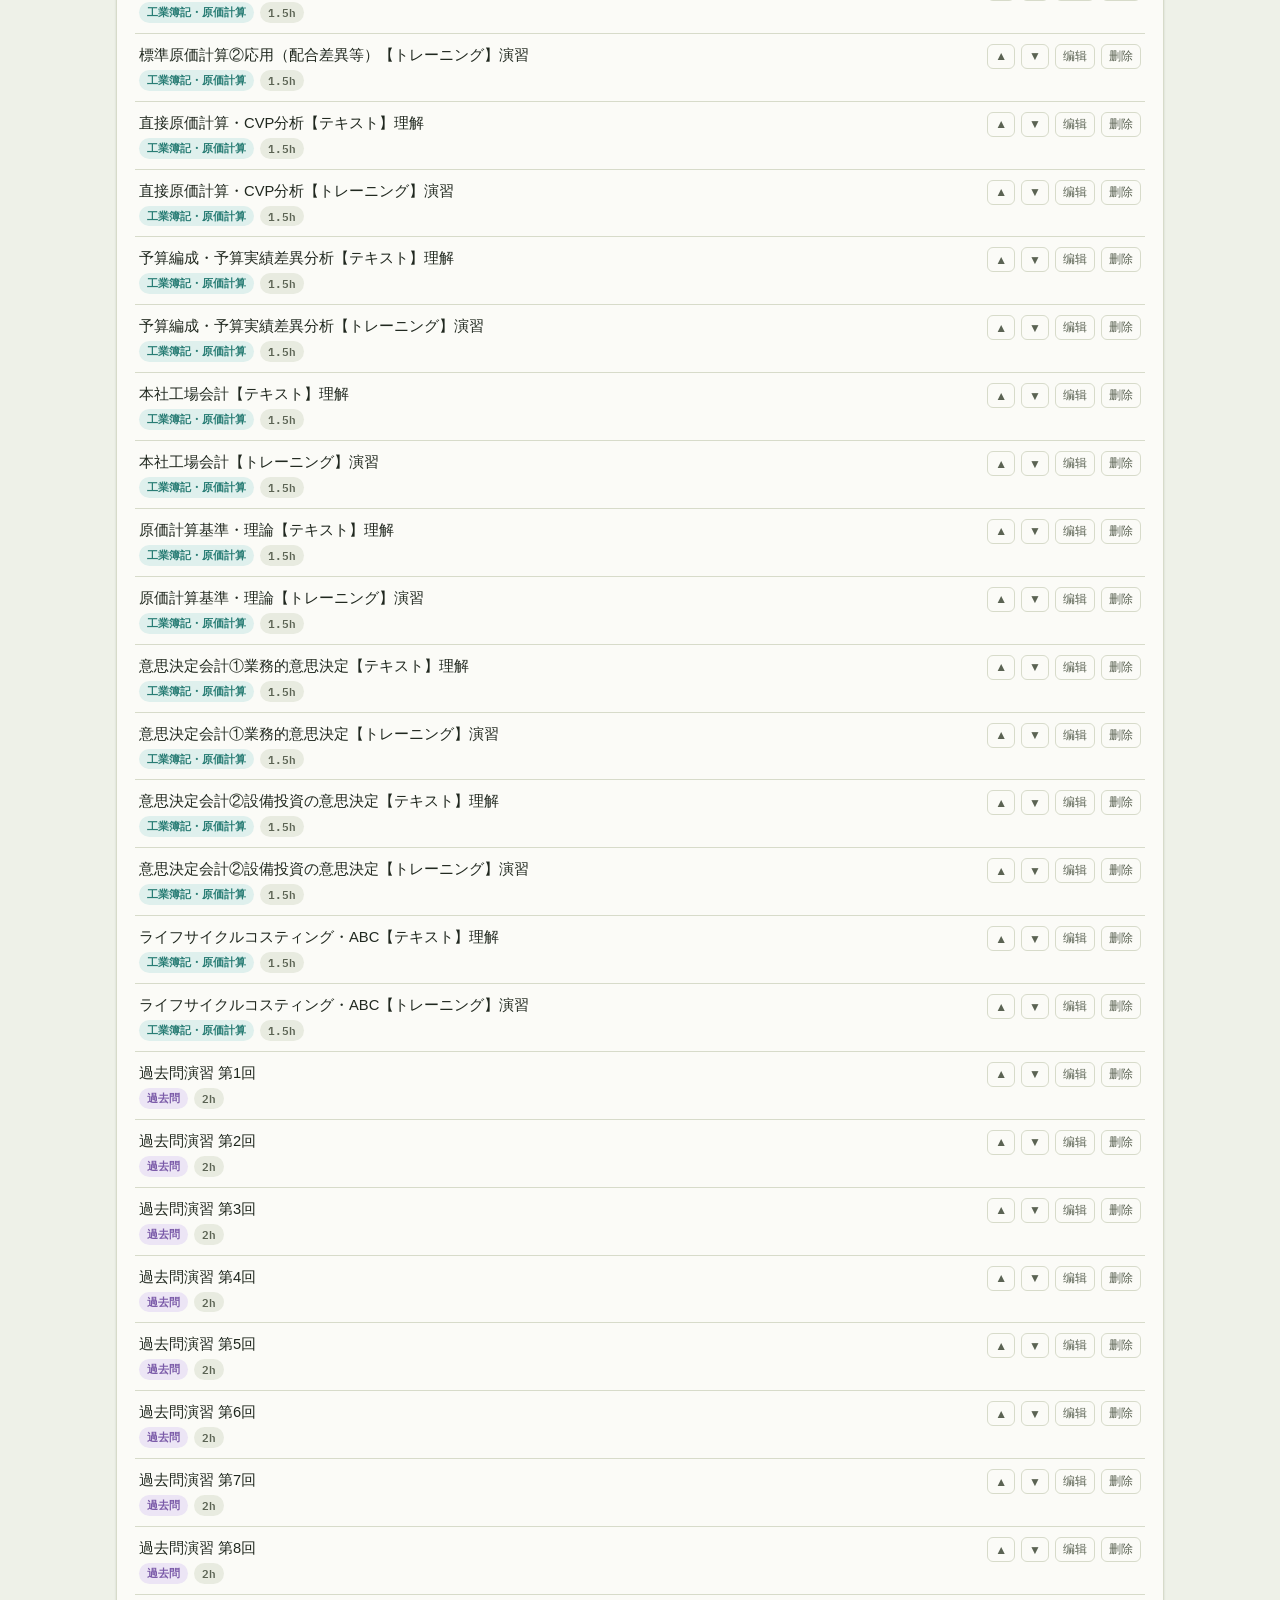
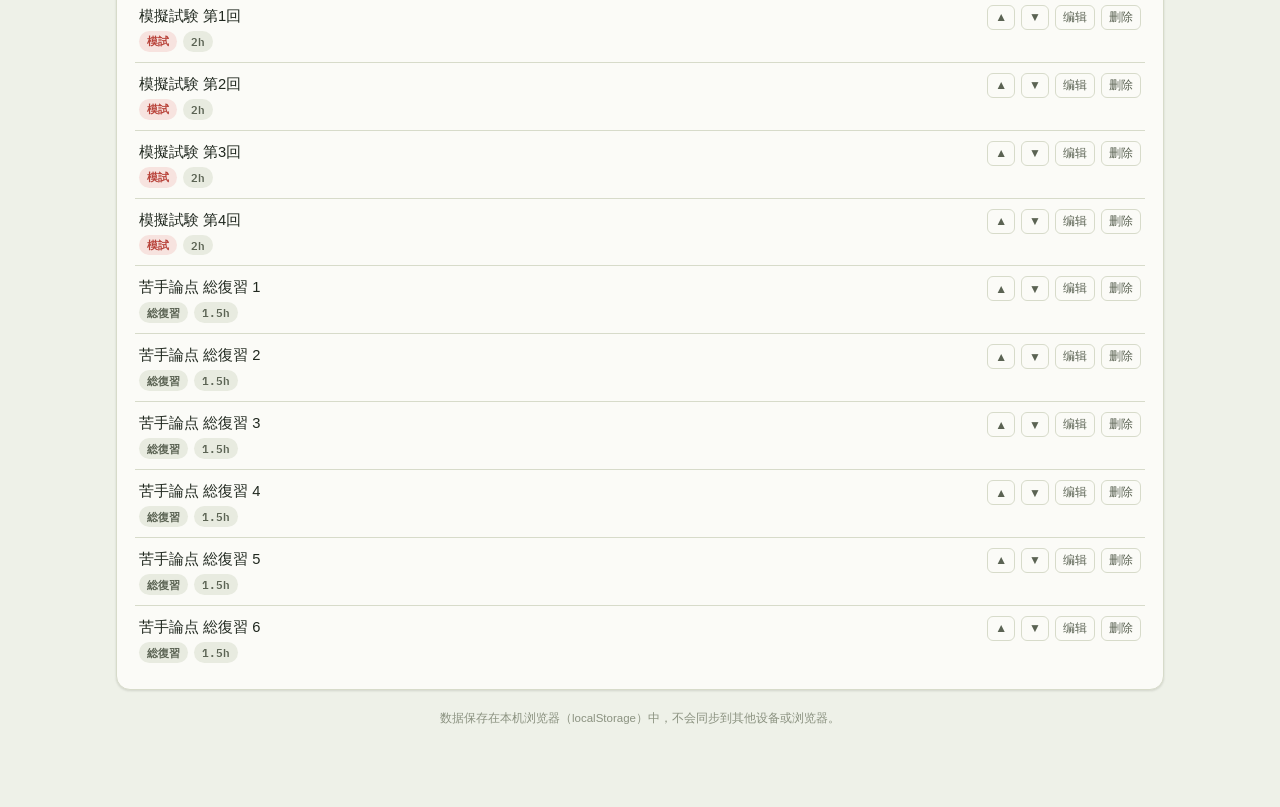
==== commit 4163530c: "Refine visual design with a ledger-themed palette and typography Replaces the generic blue/sans look" ====
--- a/index.html
+++ b/index.html
@@ -4,54 +4,64 @@
 <meta charset="UTF-8">
 <meta name="viewport" content="width=device-width, initial-scale=1.0">
 <title>簿记1级学习规划器（TAC）</title>
+<link rel="preconnect" href="https://fonts.googleapis.com">
+<link rel="preconnect" href="https://fonts.gstatic.com" crossorigin>
+<link href="https://fonts.googleapis.com/css2?family=Noto+Serif+SC:wght@600;700&family=IBM+Plex+Mono:wght@500;600&display=swap" rel="stylesheet">
 <style>
   :root{
-    --bg:#f4f6fb; --surface:#ffffff; --surface-2:#eef1f8; --border:#dde2ee;
-    --text:#1c2333; --text-dim:#5b6478; --text-faint:#93a0b7;
-    --accent:#3a5cf0; --accent-dim:#e7ebfd;
-    --green:#1f9d55; --green-bg:#e5f8ec;
-    --yellow:#b8860b; --yellow-bg:#fdf3d8;
-    --red:#d64545; --red-bg:#fde8e8;
-    --purple:#8256d0; --purple-bg:#f0e9fb;
-    --teal:#0d9488; --teal-bg:#e2f6f4;
-    --shadow: 0 1px 3px rgba(20,30,60,0.08), 0 1px 2px rgba(20,30,60,0.06);
+    /* ledger paper */
+    --bg:#eef1e8; --surface:#fbfbf7; --surface-2:#e8ebe0; --border:#d7dbca;
+    --text:#20281f; --text-dim:#5b6353; --text-faint:#8b9280;
+    /* fountain-pen ink accent (interactive) */
+    --accent:#3d4f8f; --accent-dim:#e2e6f5;
+    /* semantic: kept independent of the accent hue */
+    --ok:#2f8f5b; --ok-bg:#e2f2e6;
+    --warn:#a8791f; --warn-bg:#f6ecd4;
+    --danger:#b8433a; --danger-bg:#f7e3df;
+    /* category tags */
+    --purple:#7a5aa8; --purple-bg:#ece5f5;
+    --teal:#297d75; --teal-bg:#dff0ed;
+    --shadow: 0 1px 3px rgba(30,35,20,0.08), 0 1px 2px rgba(30,35,20,0.06);
+    --font-display:"Noto Serif SC","Hiragino Mincho ProN","Songti SC",serif;
+    --font-body:-apple-system,BlinkMacSystemFont,"Segoe UI","PingFang SC","Hiragino Sans","Noto Sans SC","Noto Sans JP",Roboto,sans-serif;
+    --font-mono:"IBM Plex Mono","SFMono-Regular",Consolas,monospace;
   }
   @media (prefers-color-scheme: dark){
     :root:not([data-theme="light"]){
-      --bg:#12151f; --surface:#1a1e2b; --surface-2:#20263a; --border:#2d3448;
-      --text:#e7ebf5; --text-dim:#a2acc4; --text-faint:#6b7592;
-      --accent:#7b93ff; --accent-dim:#232a4a;
-      --green:#4ade80; --green-bg:#153323;
-      --yellow:#facc15; --yellow-bg:#3a2f0e;
-      --red:#ff6b6b; --red-bg:#3a1717;
-      --purple:#b79bf0; --purple-bg:#2a2140;
-      --teal:#5eead4; --teal-bg:#0f2f2b;
+      --bg:#12160f; --surface:#181d14; --surface-2:#20261a; --border:#333c28;
+      --text:#e7ecdf; --text-dim:#a7b09a; --text-faint:#707963;
+      --accent:#8fa3f2; --accent-dim:#232a4a;
+      --ok:#5fd68c; --ok-bg:#173324;
+      --warn:#f0c15a; --warn-bg:#3a2f10;
+      --danger:#ff8a80; --danger-bg:#3a1917;
+      --purple:#c3aeee; --purple-bg:#2a2140;
+      --teal:#6fd4c7; --teal-bg:#0f2f2b;
       --shadow: 0 1px 3px rgba(0,0,0,0.4), 0 1px 2px rgba(0,0,0,0.3);
     }
   }
   :root[data-theme="dark"]{
-    --bg:#12151f; --surface:#1a1e2b; --surface-2:#20263a; --border:#2d3448;
-    --text:#e7ebf5; --text-dim:#a2acc4; --text-faint:#6b7592;
-    --accent:#7b93ff; --accent-dim:#232a4a;
-    --green:#4ade80; --green-bg:#153323;
-    --yellow:#facc15; --yellow-bg:#3a2f0e;
-    --red:#ff6b6b; --red-bg:#3a1717;
-    --purple:#b79bf0; --purple-bg:#2a2140;
-    --teal:#5eead4; --teal-bg:#0f2f2b;
+    --bg:#12160f; --surface:#181d14; --surface-2:#20261a; --border:#333c28;
+    --text:#e7ecdf; --text-dim:#a7b09a; --text-faint:#707963;
+    --accent:#8fa3f2; --accent-dim:#232a4a;
+    --ok:#5fd68c; --ok-bg:#173324;
+    --warn:#f0c15a; --warn-bg:#3a2f10;
+    --danger:#ff8a80; --danger-bg:#3a1917;
+    --purple:#c3aeee; --purple-bg:#2a2140;
+    --teal:#6fd4c7; --teal-bg:#0f2f2b;
     --shadow: 0 1px 3px rgba(0,0,0,0.4), 0 1px 2px rgba(0,0,0,0.3);
   }
   *{box-sizing:border-box;}
   body{
     margin:0; background:var(--bg); color:var(--text);
-    font-family:-apple-system,BlinkMacSystemFont,"Segoe UI","PingFang SC","Hiragino Sans","Noto Sans SC","Noto Sans JP",Roboto,sans-serif;
+    font-family:var(--font-body);
     line-height:1.5;
   }
   .wrap{max-width:1080px; margin:0 auto; padding:20px 16px 80px;}
-  header.top{display:flex; align-items:center; justify-content:space-between; gap:12px; flex-wrap:wrap; margin-bottom:16px;}
-  header.top h1{font-size:1.3rem; margin:0; display:flex; align-items:center; gap:8px;}
-  header.top h1 .sub{font-size:0.75rem; font-weight:400; color:var(--text-dim);}
+  header.top{display:flex; align-items:center; justify-content:space-between; gap:12px; flex-wrap:wrap; margin-bottom:16px; border-bottom:1px solid var(--border); padding-bottom:14px;}
+  header.top h1{font-family:var(--font-display); font-weight:700; font-size:1.4rem; margin:0; display:flex; align-items:baseline; gap:10px; text-wrap:balance;}
+  header.top h1 .sub{font-family:var(--font-body); font-size:0.72rem; font-weight:400; color:var(--text-dim); letter-spacing:0.02em;}
   .countdown{font-size:0.85rem; color:var(--text-dim); display:flex; align-items:center; gap:10px;}
-  .countdown b{color:var(--accent); font-size:1.05rem;}
+  .countdown b{font-family:var(--font-mono); font-variant-numeric:tabular-nums; color:var(--accent); font-size:1.1rem; font-weight:600;}
   .icon-btn{
     background:var(--surface); border:1px solid var(--border); color:var(--text);
     border-radius:8px; padding:6px 10px; cursor:pointer; font-size:0.85rem;
@@ -61,24 +71,25 @@
     background:var(--surface); border:1px solid var(--border); border-radius:14px;
     padding:16px 18px; margin-bottom:16px; box-shadow:var(--shadow);
   }
-  .card h2{font-size:1rem; margin:0 0 12px; display:flex; align-items:center; justify-content:space-between; gap:8px;}
-  .card h2 .actions{display:flex; gap:6px; font-weight:400;}
+  .card h2{font-family:var(--font-display); font-weight:700; font-size:1.05rem; margin:0 0 12px; padding-bottom:10px; border-bottom:1px solid var(--border); display:flex; align-items:center; justify-content:space-between; gap:8px;}
+  .card h2 .actions{display:flex; gap:6px; font-weight:400; font-family:var(--font-body);}
   .warn-banner{
-    border-radius:14px; padding:14px 18px; margin-bottom:16px; font-size:0.9rem;
-    border:1px solid var(--border);
-  }
-  .warn-banner.ok{background:var(--green-bg); color:var(--green); border-color:var(--green);}
-  .warn-banner.caution{background:var(--yellow-bg); color:var(--yellow); border-color:var(--yellow);}
-  .warn-banner.danger{background:var(--red-bg); color:var(--red); border-color:var(--red);}
+    border-radius:10px; padding:14px 18px; margin-bottom:16px; font-size:0.9rem;
+    border:1px solid var(--border); border-left:4px solid currentColor;
+  }
+  .warn-banner.ok{background:var(--ok-bg); color:var(--ok); border-color:var(--ok);}
+  .warn-banner.caution{background:var(--warn-bg); color:var(--warn); border-color:var(--warn);}
+  .warn-banner.danger{background:var(--danger-bg); color:var(--danger); border-color:var(--danger);}
   .warn-banner .metrics{display:flex; flex-wrap:wrap; gap:6px 18px; margin-top:6px; font-size:0.82rem; color:var(--text-dim);}
-  .warn-banner b{font-size:1rem;}
-  .warn-banner .headline{font-weight:700; font-size:0.95rem;}
+  .warn-banner b{font-family:var(--font-mono); font-variant-numeric:tabular-nums; font-size:1rem;}
+  .warn-banner .headline{font-family:var(--font-display); font-weight:700; font-size:0.98rem;}
   .grid2{display:grid; grid-template-columns:1fr 300px; gap:16px;}
   @media (max-width:800px){ .grid2{grid-template-columns:1fr;} }
   .budget-row{display:flex; align-items:center; gap:10px; flex-wrap:wrap; margin-bottom:10px; font-size:0.85rem; color:var(--text-dim);}
   .budget-row input[type=number]{
     width:64px; padding:5px 6px; border-radius:6px; border:1px solid var(--border);
     background:var(--surface-2); color:var(--text); font-size:0.85rem;
+    font-family:var(--font-mono);
   }
   .progress-bar{height:8px; border-radius:5px; background:var(--surface-2); overflow:hidden; margin:4px 0 2px;}
   .progress-bar>div{height:100%; background:var(--accent); border-radius:5px; transition:width .3s;}
@@ -98,14 +109,15 @@
   .tag.cb{background:var(--accent-dim); color:var(--accent);}
   .tag.ca{background:var(--teal-bg); color:var(--teal);}
   .tag.past{background:var(--purple-bg); color:var(--purple);}
-  .tag.mock{background:var(--red-bg); color:var(--red);}
-  .tag.review-total{background:var(--yellow-bg); color:var(--yellow);}
-  .tag.default{background:var(--surface-2); color:var(--text-dim);}
-  .tag.est{background:var(--surface-2); color:var(--text-dim);}
-  .tag.pr-high{background:var(--red-bg); color:var(--red);}
+  .tag.mock{background:var(--danger-bg); color:var(--danger);}
+  .tag.review-total{background:var(--warn-bg); color:var(--warn);}
+  .tag.default{background:var(--surface-2); color:var(--text-dim); font-family:var(--font-mono);}
+  .tag.est{background:var(--surface-2); color:var(--text-dim); font-family:var(--font-mono); font-variant-numeric:tabular-nums;}
+  .tag.pr-high{background:var(--danger-bg); color:var(--danger);}
   .tag.pr-mid{background:var(--surface-2); color:var(--text-dim);}
   .tag.pr-low{background:var(--surface-2); color:var(--text-faint);}
-  .tag.locked{background:var(--surface-2); color:var(--text-faint);}
+  .tag.locked{background:var(--surface-2); color:var(--text-faint); font-family:var(--font-mono);}
+  .tag.review-total{font-family:var(--font-mono);}
   .task-actions{display:flex; gap:6px; flex-shrink:0;}
   .task-actions button{
     background:none; border:1px solid var(--border); color:var(--text-dim); border-radius:6px;
@@ -121,7 +133,7 @@
   .tabs button.active{background:var(--accent); color:#fff; border-color:var(--accent);}
   .stat-box{display:flex; justify-content:space-between; font-size:0.85rem; padding:6px 0; border-bottom:1px dashed var(--border);}
   .stat-box:last-child{border-bottom:none;}
-  .stat-box b{color:var(--accent);}
+  .stat-box b{color:var(--accent); font-family:var(--font-mono); font-variant-numeric:tabular-nums;}
   .heatmap{display:grid; grid-template-columns:repeat(14,1fr); gap:3px; margin-top:8px;}
   .heat-cell{aspect-ratio:1; border-radius:3px; background:var(--surface-2);}
   .heat-cell.l1{background:var(--accent-dim);}
@@ -132,7 +144,7 @@
     font-size:0.85rem; cursor:pointer; font-weight:600;
   }
   .btn.secondary{background:var(--surface-2); color:var(--text); border:1px solid var(--border);}
-  .btn.danger{background:var(--red); color:#fff;}
+  .btn.danger{background:var(--danger); color:#fff;}
   .btn:hover{filter:brightness(1.08);}
   .modal-backdrop{
     position:fixed; inset:0; background:rgba(10,14,25,0.5); display:none;
@@ -143,7 +155,7 @@
     background:var(--surface); border-radius:14px; padding:20px; width:100%; max-width:420px;
     box-shadow:var(--shadow); border:1px solid var(--border); max-height:90vh; overflow-y:auto;
   }
-  .modal h3{margin-top:0;}
+  .modal h3{margin-top:0; font-family:var(--font-display); font-weight:700;}
   .field{margin-bottom:12px;}
   .field label{display:block; font-size:0.78rem; color:var(--text-dim); margin-bottom:4px;}
   .field input, .field select{
@@ -185,7 +197,7 @@
           <button class="btn secondary" id="applyBudgetBtn" style="padding:5px 10px;">应用</button>
         </div>
         <div class="progress-bar"><div id="todayProgressBar" style="width:0%"></div></div>
-        <div style="font-size:0.78rem; color:var(--text-dim);" id="todaySummary"></div>
+        <div style="font-size:0.78rem; color:var(--text-dim); font-family:var(--font-mono);" id="todaySummary"></div>
         <div id="todayList" style="margin-top:8px;"></div>
       </div>
     </div>
@@ -196,10 +208,10 @@
         <div class="stat-box"><span>累计完成时间</span><b id="statDoneHours">0h</b></div>
         <div class="stat-box"><span>剩余任务时间</span><b id="statRemainHours">0h</b></div>
         <div class="stat-box"><span>总体进度</span><b id="statProgressPct">0%</b></div>
-        <div class="progress-bar"><div id="overallProgressBar" style="width:0%; background:var(--green);"></div></div>
+        <div class="progress-bar"><div id="overallProgressBar" style="width:0%; background:var(--ok);"></div></div>
       </div>
       <div class="card">
-        <h2>打卡日历 <span class="actions" style="font-size:0.75rem; color:var(--text-dim); font-weight:400;" id="streakLabel"></span></h2>
+        <h2>打卡日历 <span class="actions" style="font-size:0.75rem; color:var(--text-dim); font-weight:400; font-family:var(--font-mono);" id="streakLabel"></span></h2>
         <div class="heatmap" id="heatmap"></div>
       </div>
     </div>
@@ -512,7 +524,7 @@
     if(b.remainDays >= 0){
       box.innerHTML = "距离考试日 " + b.exam + " 还有 <b>" + b.remainDays + "</b> 天";
     } else {
-      box.innerHTML = "<span style='color:var(--red)'>已超过设定的考试日期（" + b.exam + "）</span>";
+      box.innerHTML = "<span style='color:var(--danger)'>已超过设定的考试日期（" + b.exam + "）</span>";
     }
   }
 
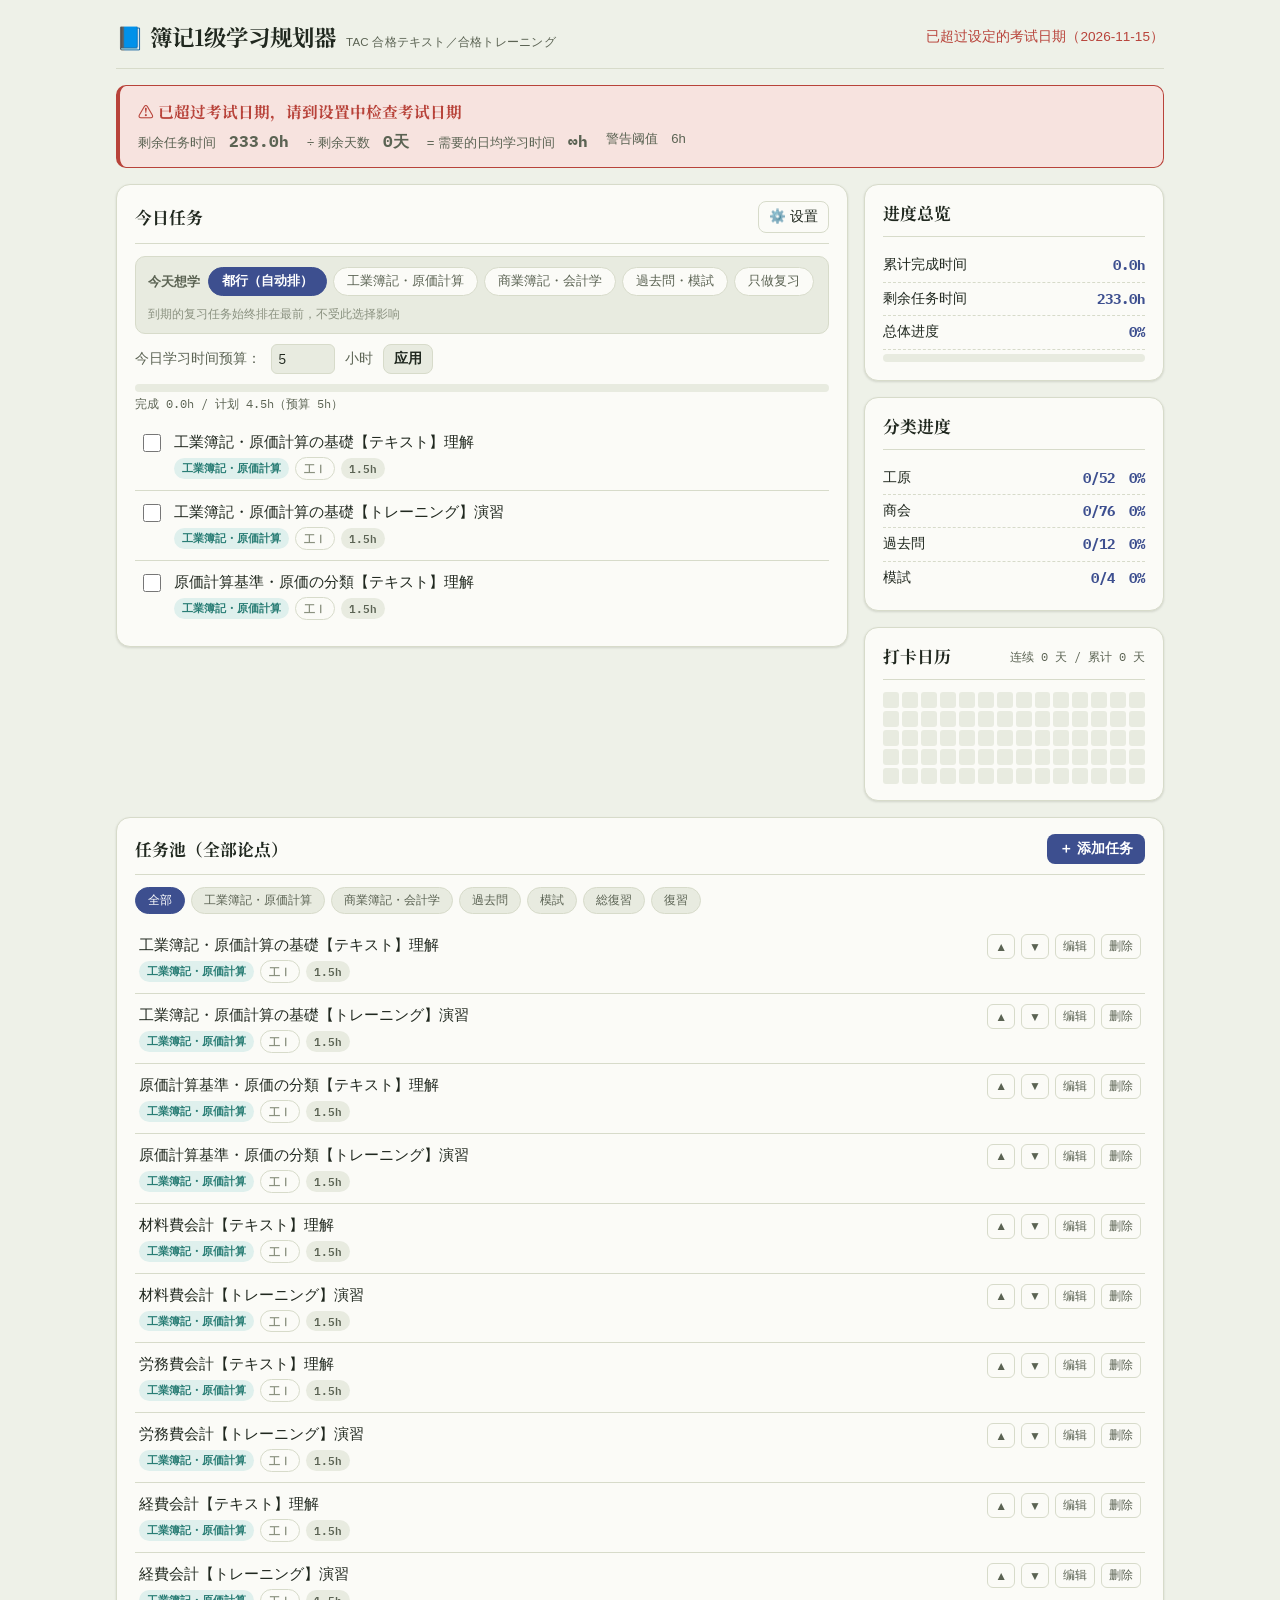
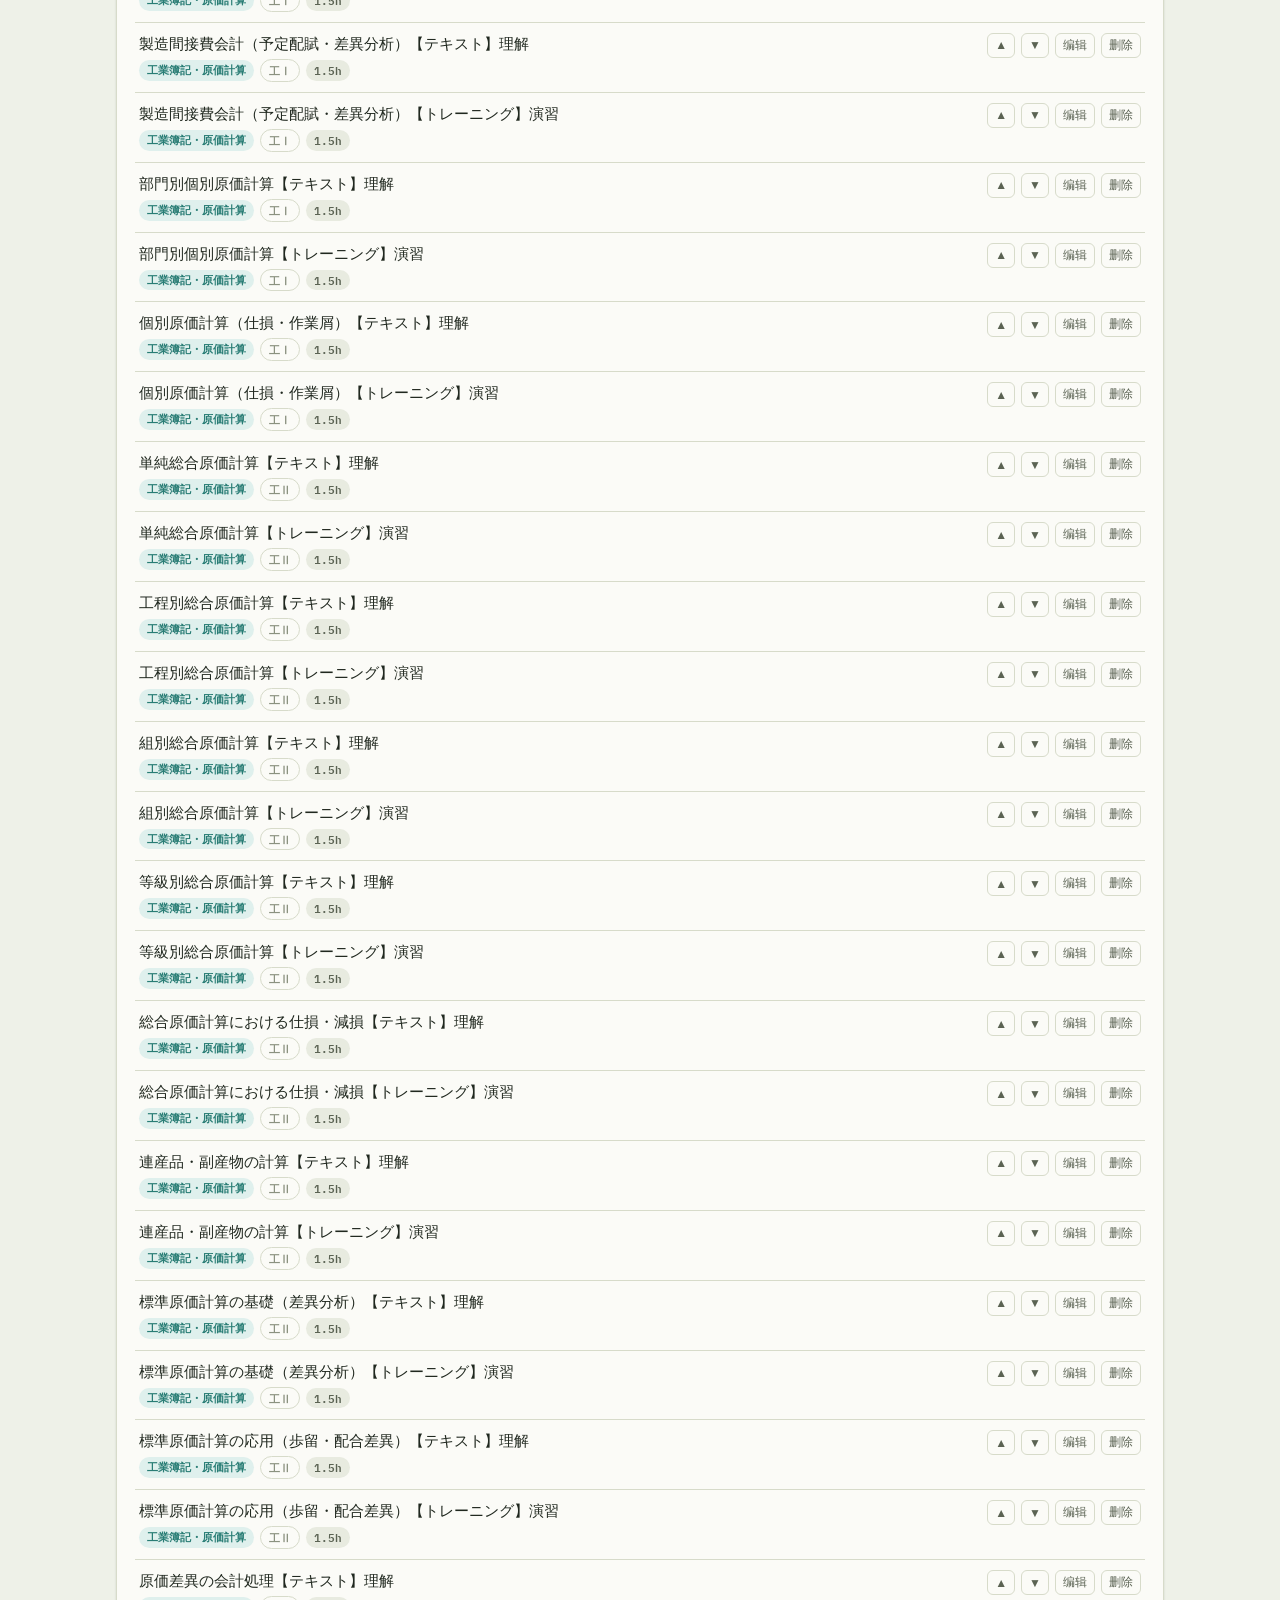
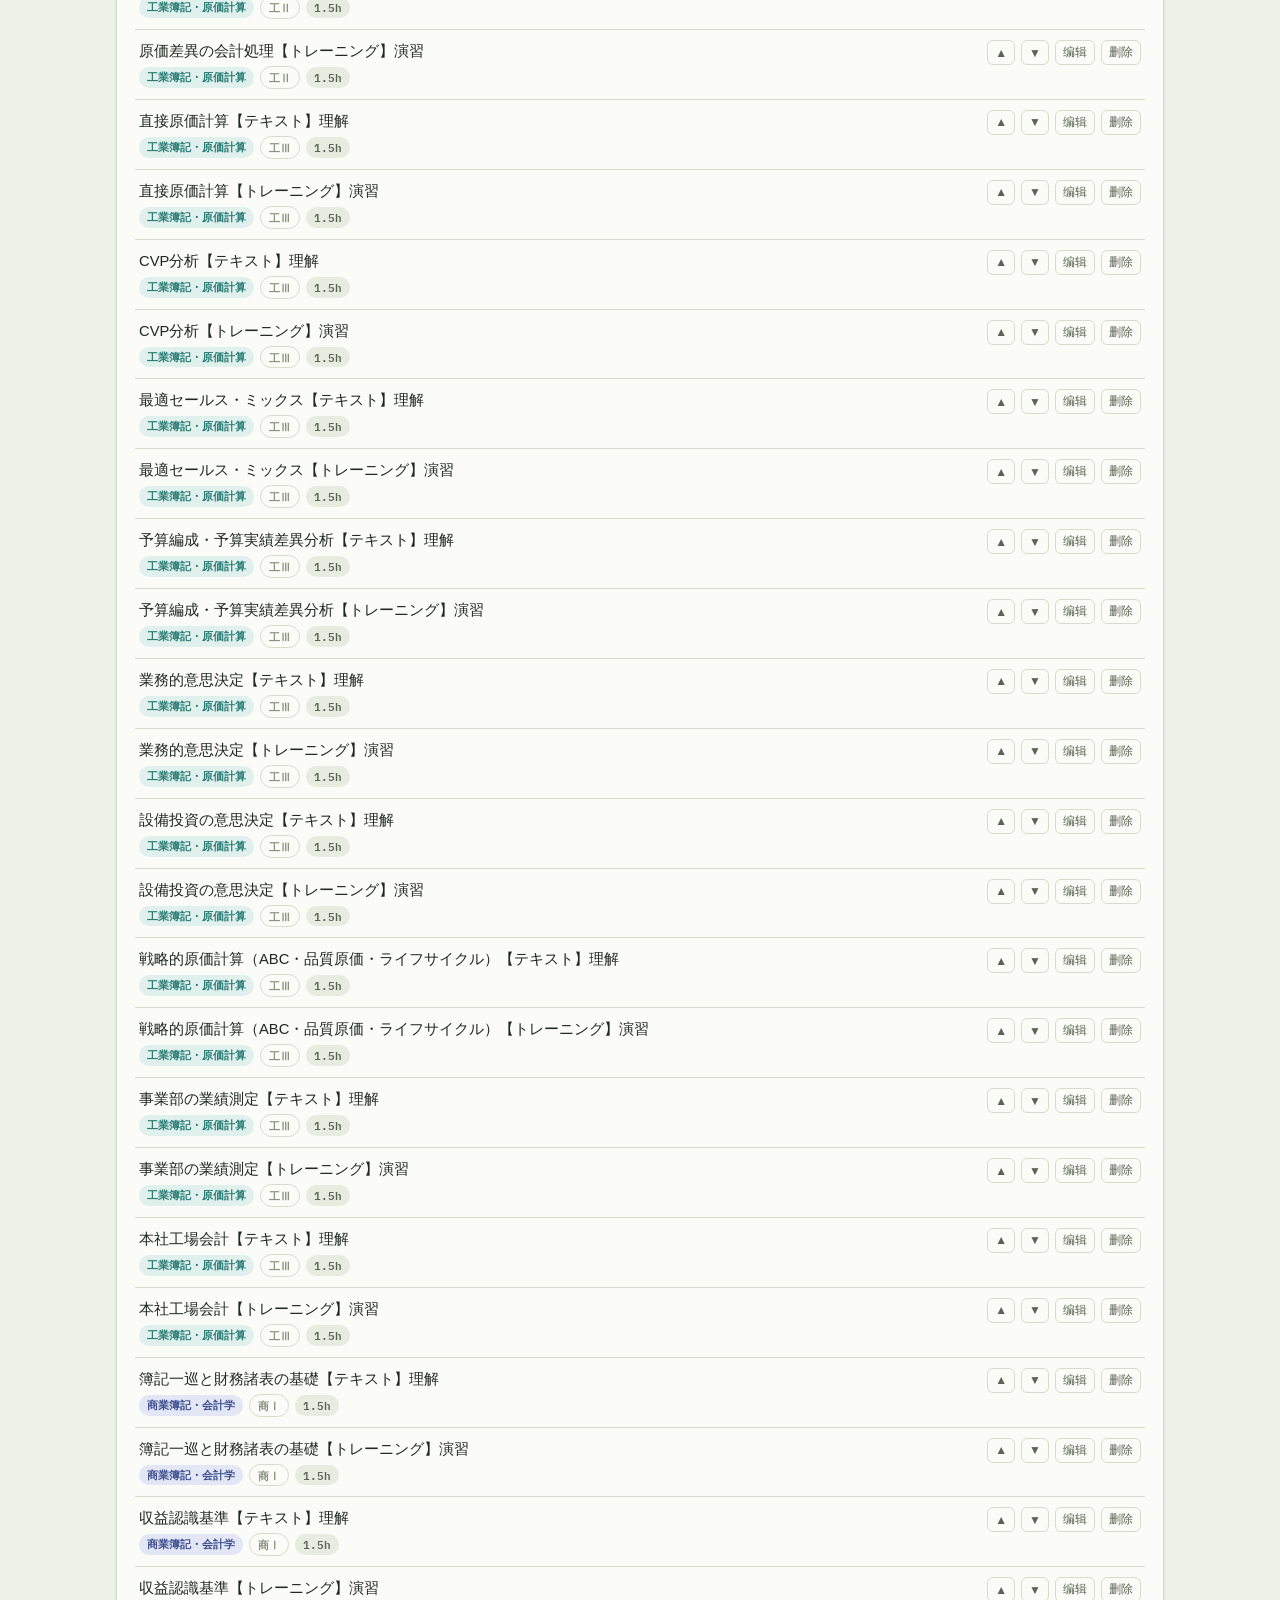
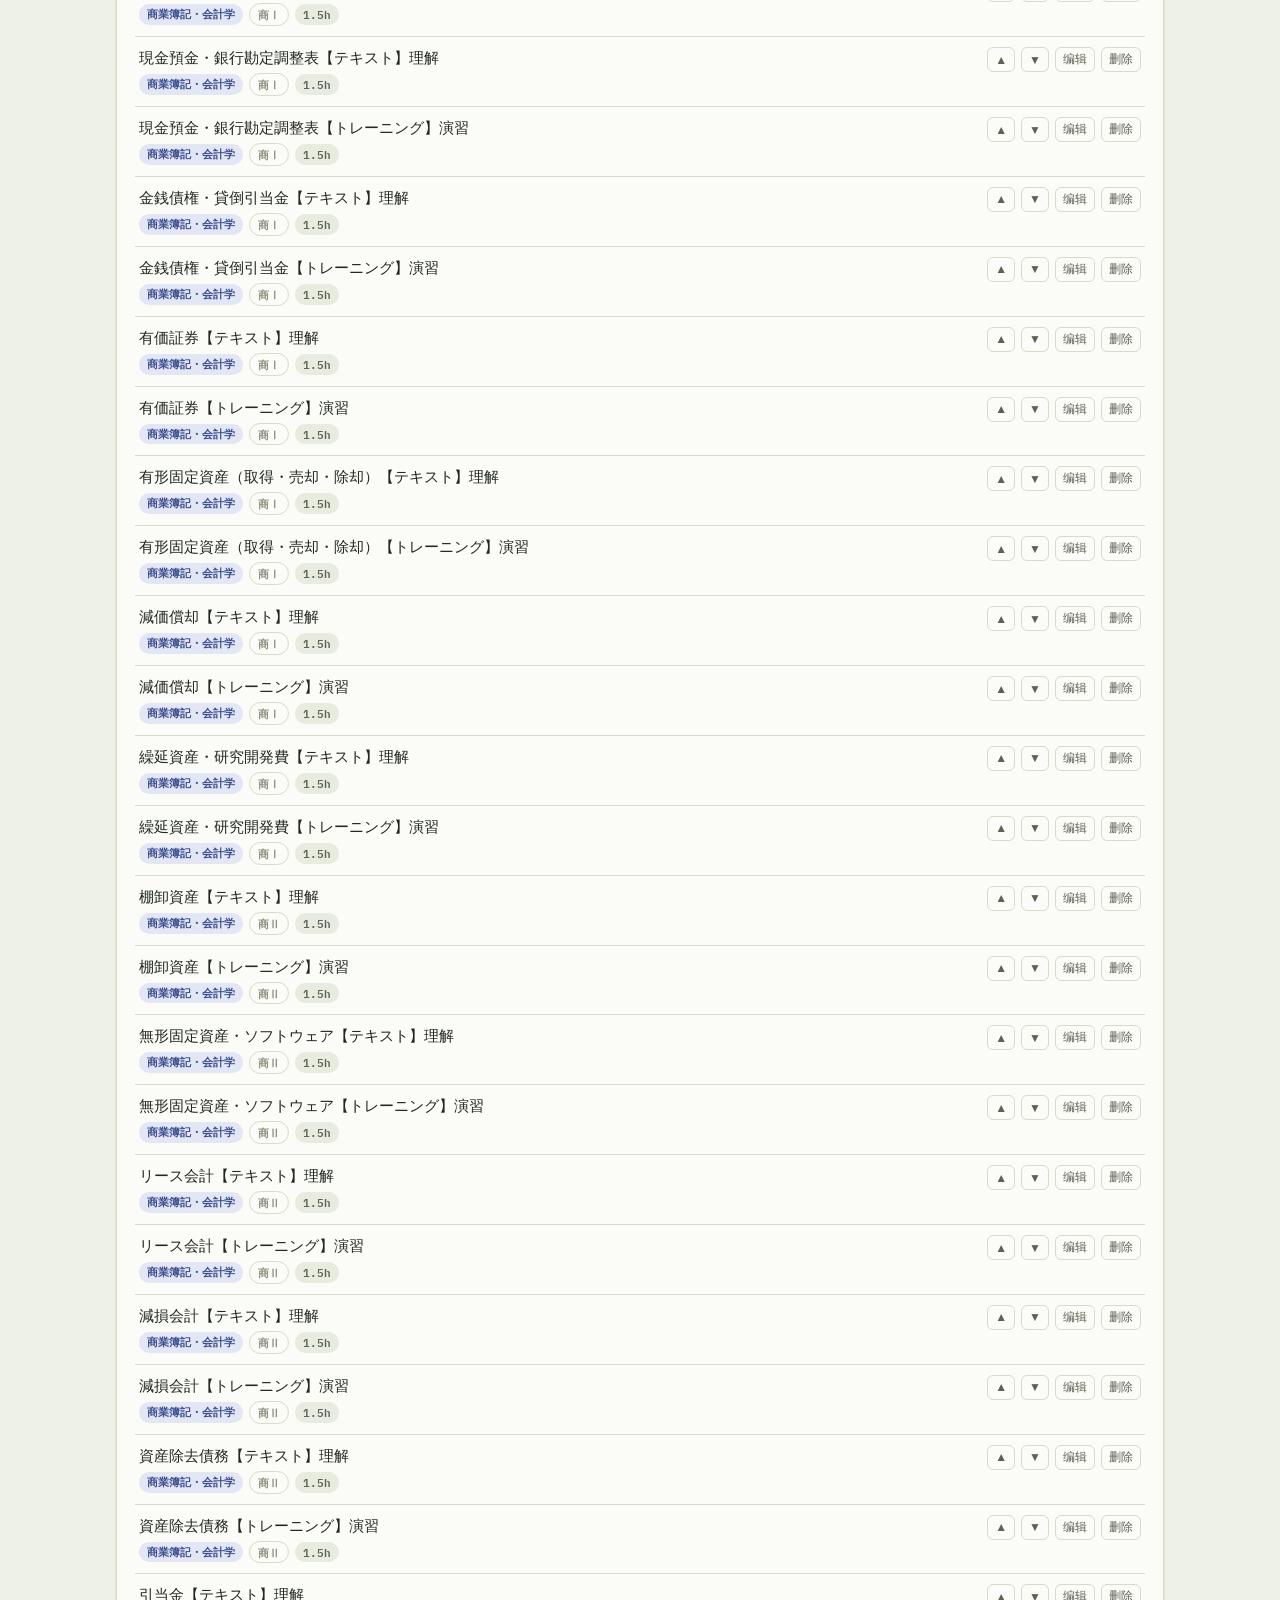
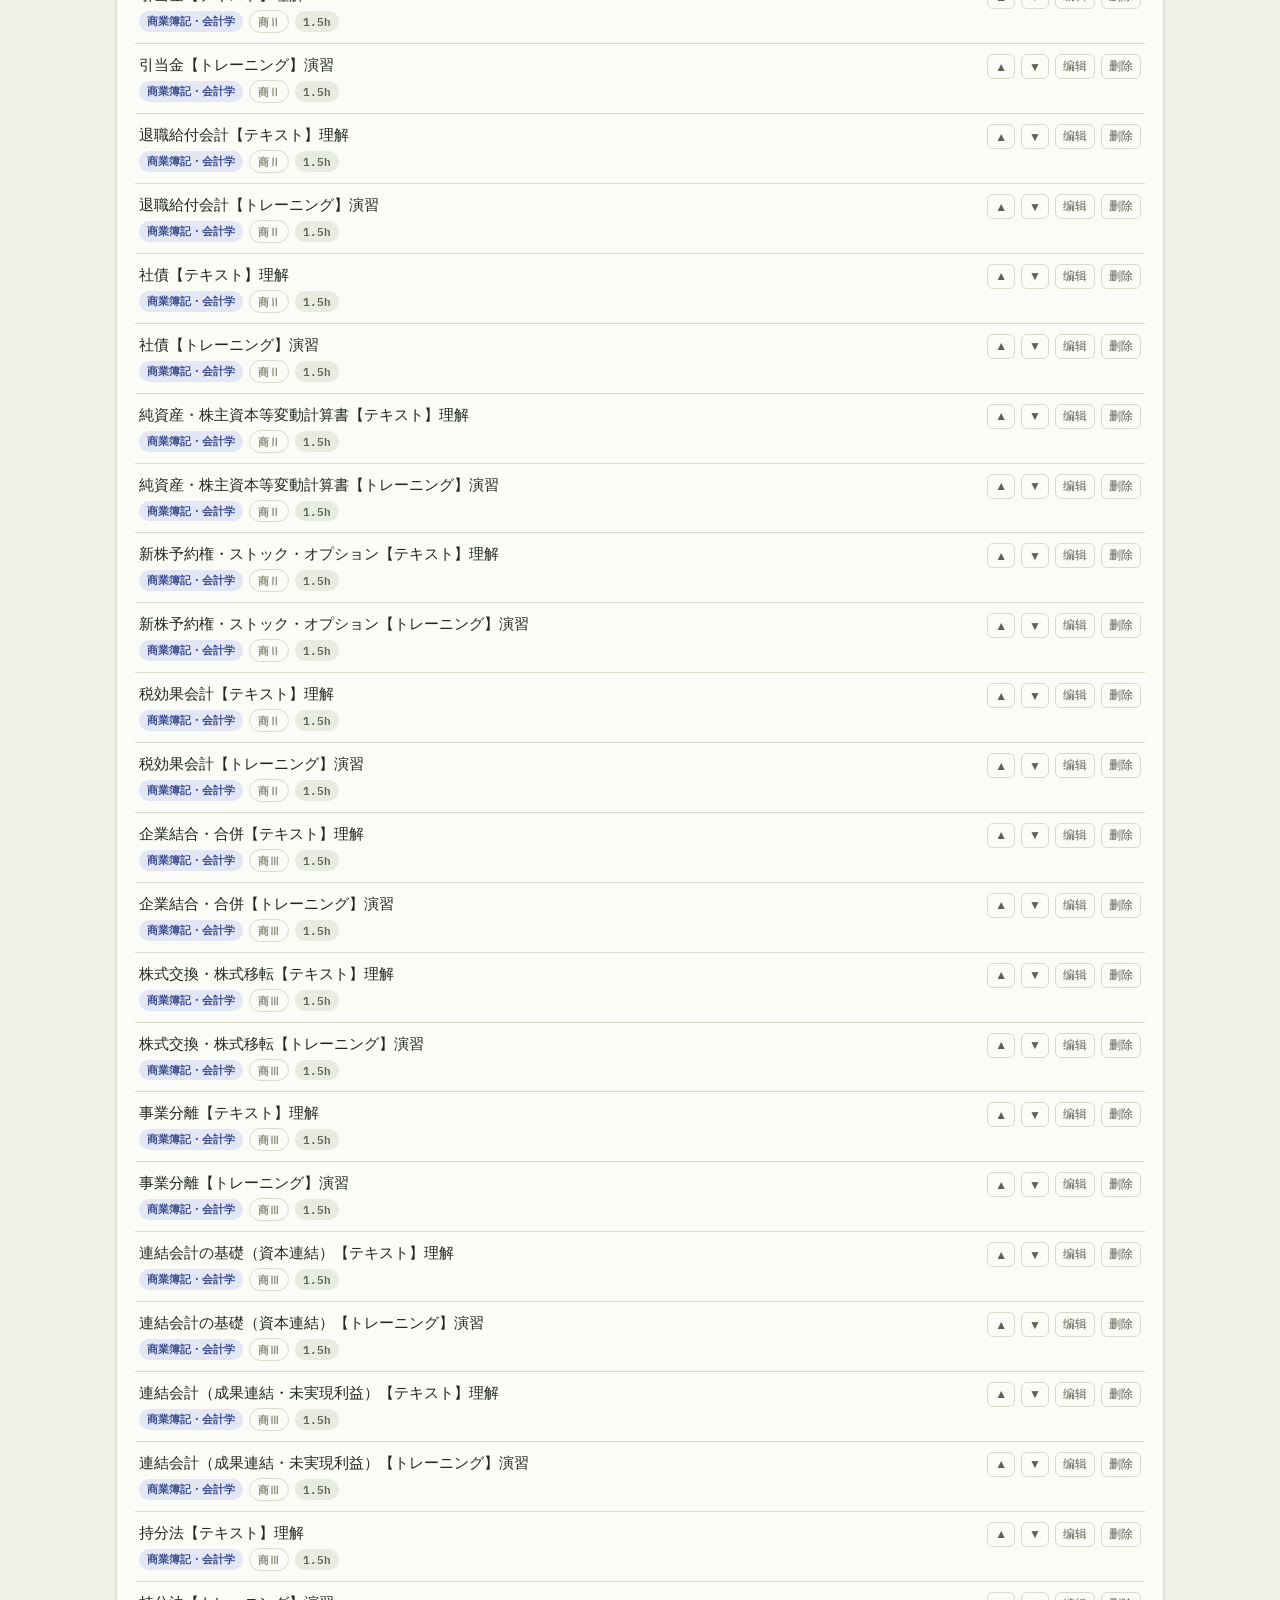
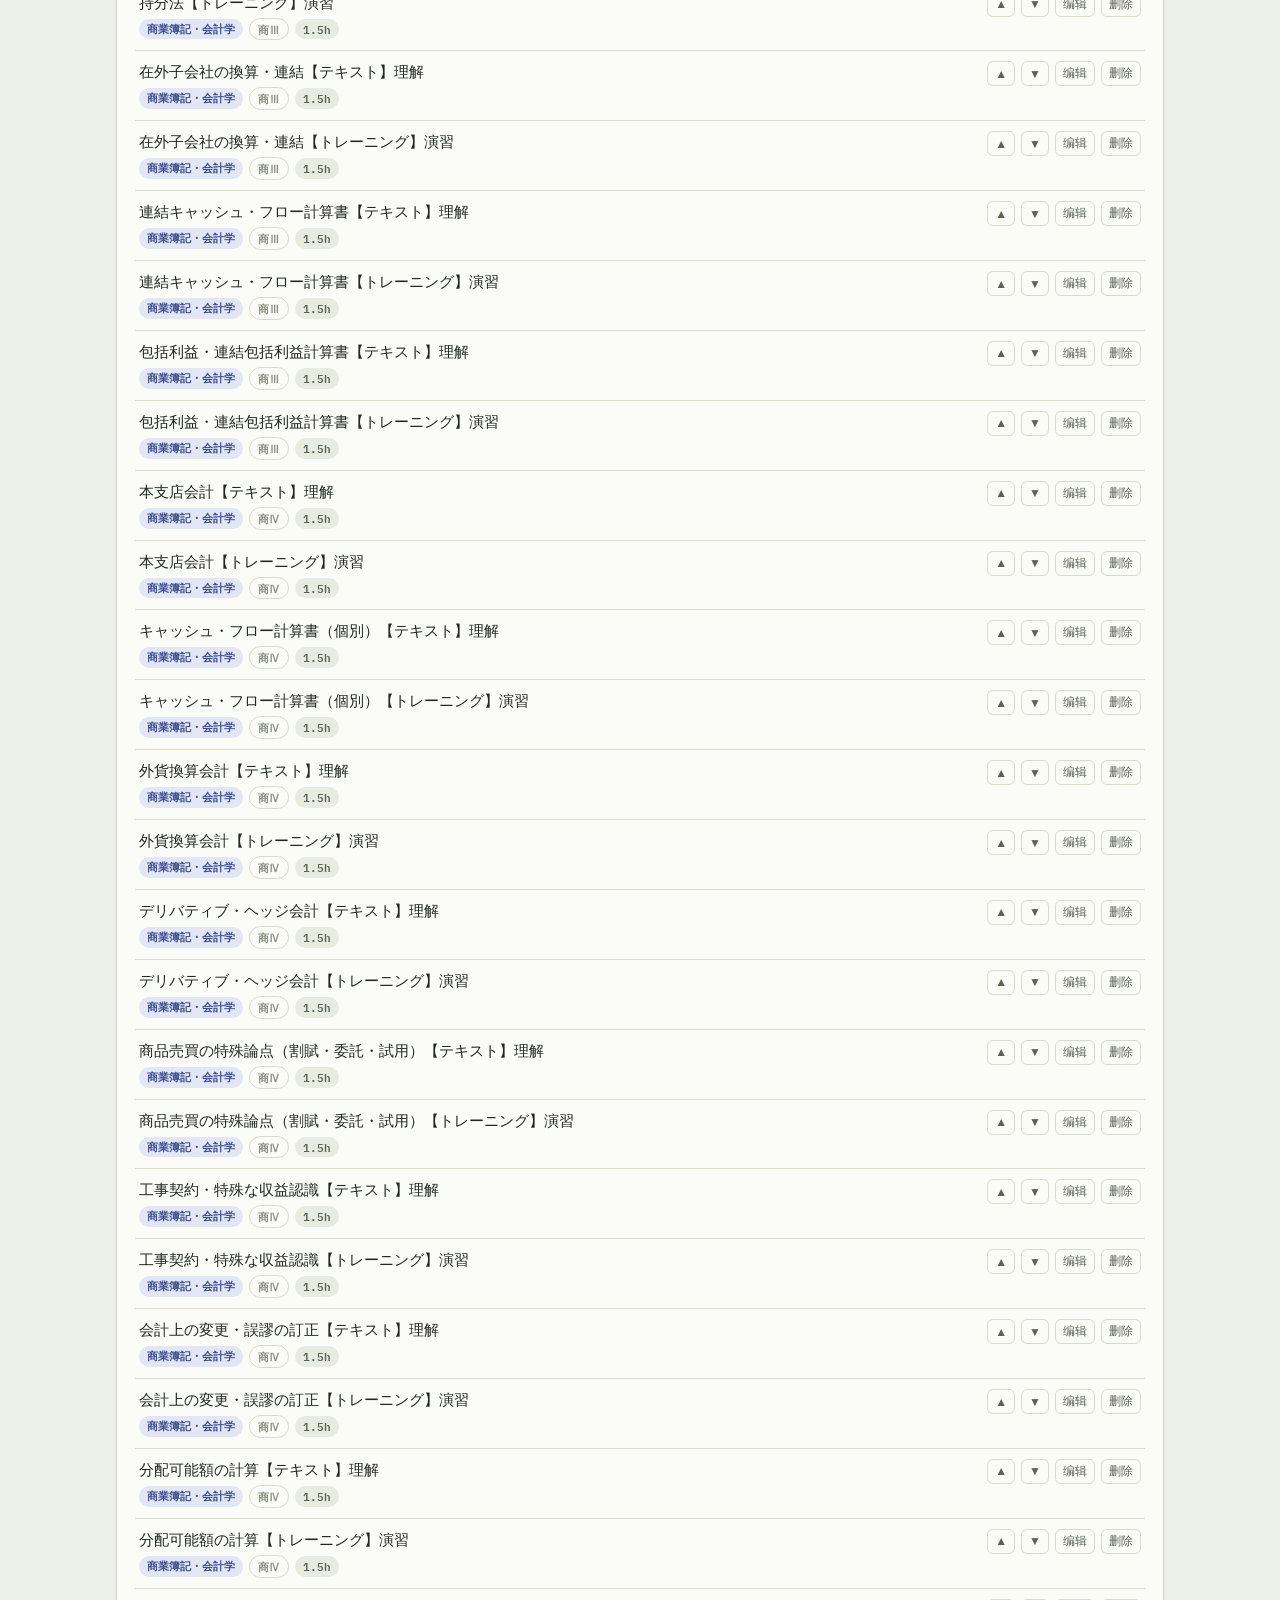
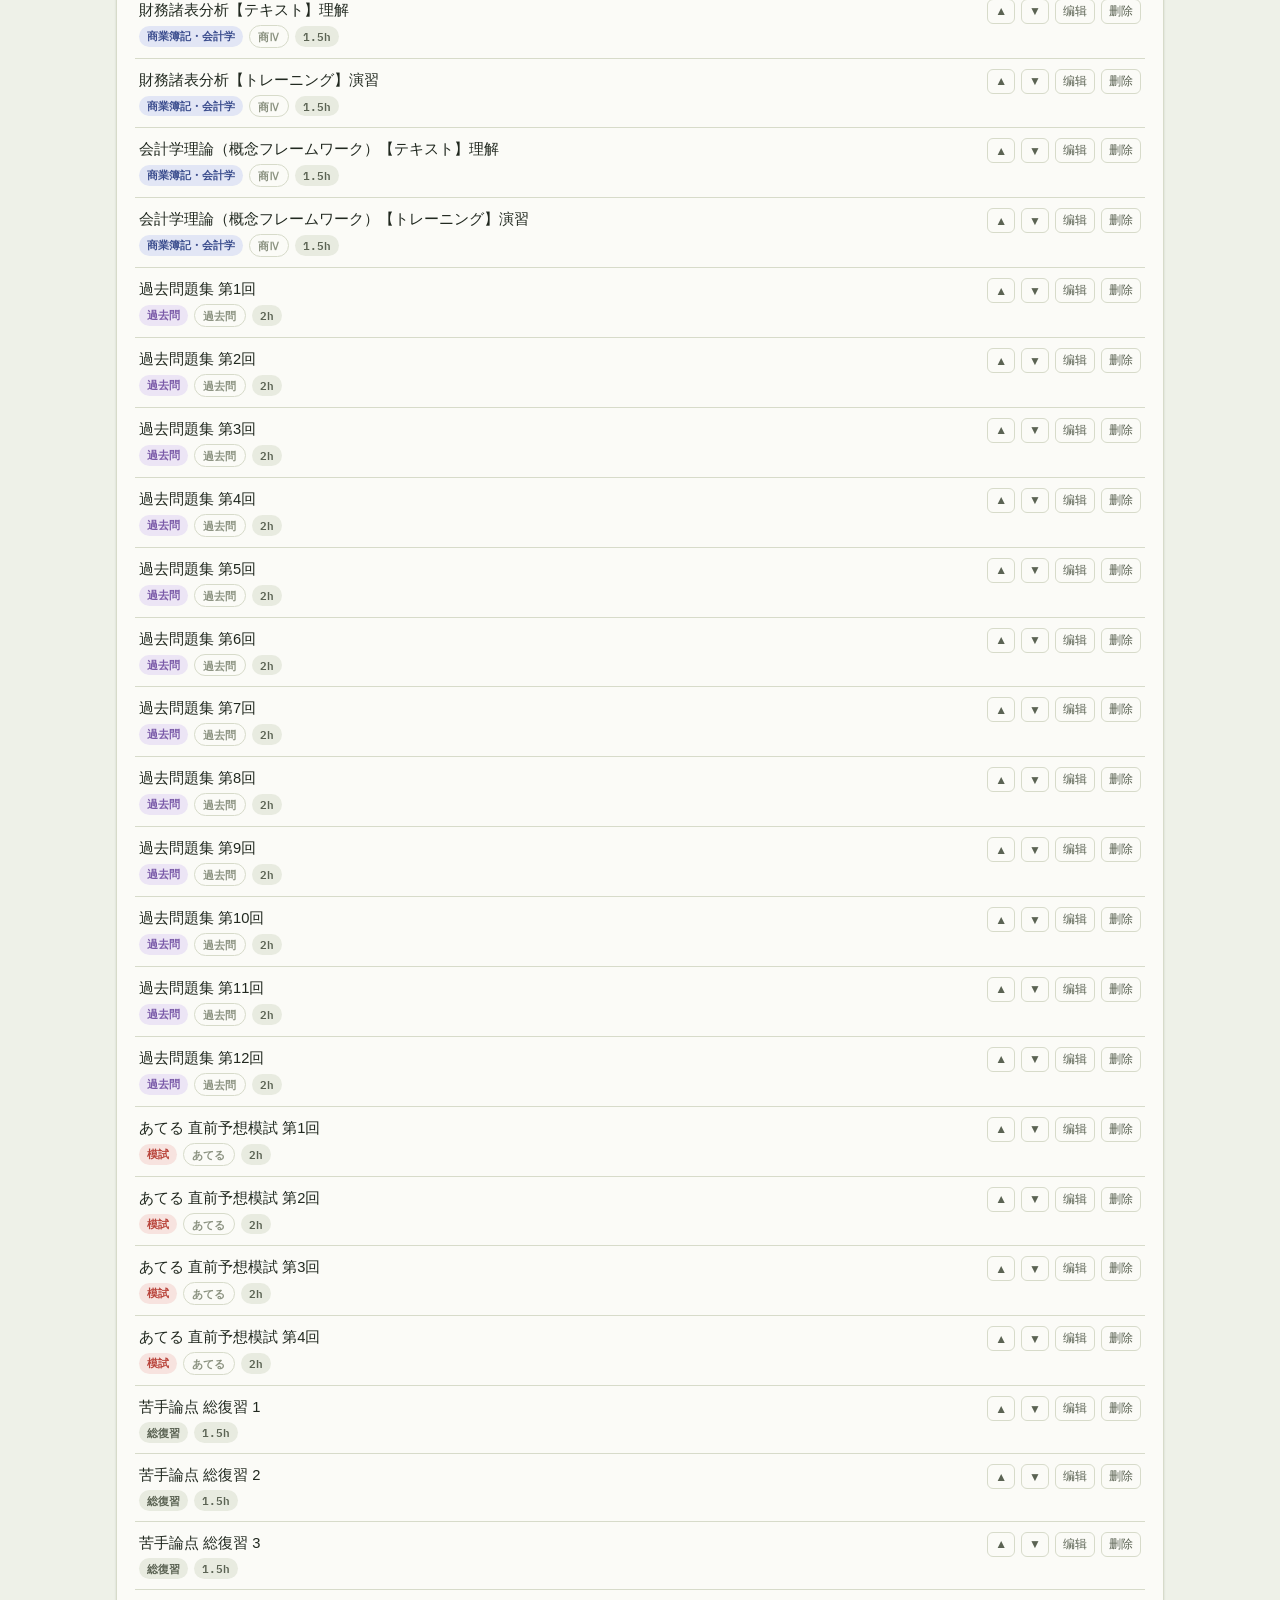
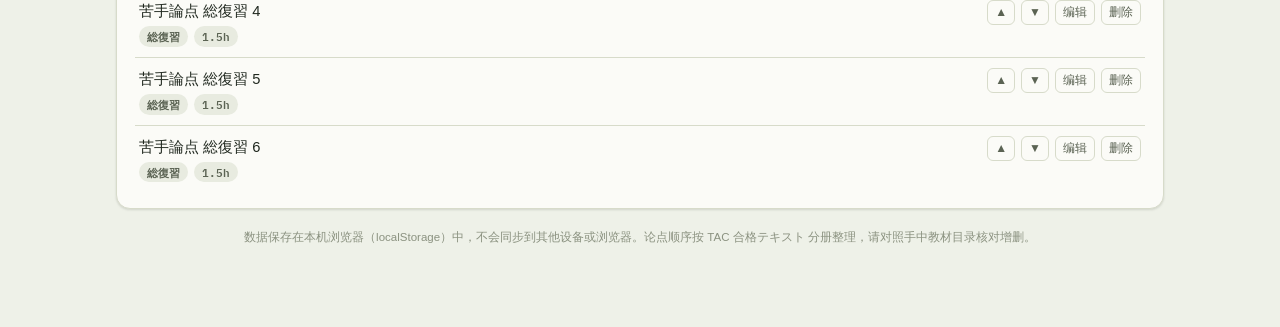
==== commit 3b40e021: "Restructure task pool by TAC volume and add a daily focus selector Rebuilds the default pool around " ====
--- a/index.html
+++ b/index.html
@@ -85,6 +85,25 @@
   .warn-banner .headline{font-family:var(--font-display); font-weight:700; font-size:0.98rem;}
   .grid2{display:grid; grid-template-columns:1fr 300px; gap:16px;}
   @media (max-width:800px){ .grid2{grid-template-columns:1fr;} }
+  .focus-row{
+    display:flex; align-items:center; gap:8px; flex-wrap:wrap;
+    padding:10px 12px; margin-bottom:10px; border-radius:10px;
+    background:var(--surface-2); border:1px solid var(--border);
+  }
+  .focus-label{font-size:0.8rem; color:var(--text-dim); font-weight:600; white-space:nowrap;}
+  .focus-chips{display:flex; gap:6px; flex-wrap:wrap;}
+  .focus-chips button{
+    background:var(--surface); border:1px solid var(--border); color:var(--text-dim);
+    border-radius:99px; padding:5px 13px; font-size:0.8rem; cursor:pointer;
+    font-family:var(--font-body); transition:background .15s, color .15s, border-color .15s;
+  }
+  .focus-chips button:hover{border-color:var(--accent); color:var(--accent);}
+  .focus-chips button.active{background:var(--accent); color:#fff; border-color:var(--accent); font-weight:600;}
+  .focus-chips button:focus-visible, .tabs button:focus-visible, .btn:focus-visible,
+  .icon-btn:focus-visible, .task-actions button:focus-visible{
+    outline:2px solid var(--accent); outline-offset:2px;
+  }
+  .focus-note{font-size:0.72rem; color:var(--text-faint); width:100%; margin-top:2px;}
   .budget-row{display:flex; align-items:center; gap:10px; flex-wrap:wrap; margin-bottom:10px; font-size:0.85rem; color:var(--text-dim);}
   .budget-row input[type=number]{
     width:64px; padding:5px 6px; border-radius:6px; border:1px solid var(--border);
@@ -110,14 +129,14 @@
   .tag.ca{background:var(--teal-bg); color:var(--teal);}
   .tag.past{background:var(--purple-bg); color:var(--purple);}
   .tag.mock{background:var(--danger-bg); color:var(--danger);}
-  .tag.review-total{background:var(--warn-bg); color:var(--warn);}
+  .tag.review-total{background:var(--warn-bg); color:var(--warn); font-family:var(--font-mono);}
   .tag.default{background:var(--surface-2); color:var(--text-dim); font-family:var(--font-mono);}
   .tag.est{background:var(--surface-2); color:var(--text-dim); font-family:var(--font-mono); font-variant-numeric:tabular-nums;}
+  .tag.book{background:transparent; color:var(--text-faint); border:1px solid var(--border); font-family:var(--font-mono); letter-spacing:0.02em;}
   .tag.pr-high{background:var(--danger-bg); color:var(--danger);}
   .tag.pr-mid{background:var(--surface-2); color:var(--text-dim);}
   .tag.pr-low{background:var(--surface-2); color:var(--text-faint);}
   .tag.locked{background:var(--surface-2); color:var(--text-faint); font-family:var(--font-mono);}
-  .tag.review-total{font-family:var(--font-mono);}
   .task-actions{display:flex; gap:6px; flex-shrink:0;}
   .task-actions button{
     background:none; border:1px solid var(--border); color:var(--text-dim); border-radius:6px;
@@ -170,6 +189,9 @@
     z-index:100; white-space:nowrap; max-width:90vw; overflow:hidden; text-overflow:ellipsis;
   }
   .toast.show{opacity:1; bottom:34px;}
+  @media (prefers-reduced-motion: reduce){
+    *{transition:none !important; animation:none !important;}
+  }
   .footnote{font-size:0.72rem; color:var(--text-faint); text-align:center; margin-top:20px;}
 </style>
 </head>
@@ -177,7 +199,7 @@
 <div class="wrap">
 
   <header class="top">
-    <h1>📘 簿记1级学习规划器 <span class="sub">TAC教材 · 论点任务池</span></h1>
+    <h1>📘 簿记1级学习规划器 <span class="sub">TAC 合格テキスト／合格トレーニング</span></h1>
     <div class="countdown" id="countdownBox"></div>
   </header>
 
@@ -187,9 +209,15 @@
     <div>
       <div class="card">
         <h2>今日任务 <span class="actions">
-          <button class="icon-btn" id="regenBtn">🔄 重新生成</button>
           <button class="icon-btn" id="settingsBtn">⚙️ 设置</button>
         </span></h2>
+
+        <div class="focus-row">
+          <span class="focus-label">今天想学</span>
+          <div class="focus-chips" id="focusChips"></div>
+          <div class="focus-note" id="focusNote"></div>
+        </div>
+
         <div class="budget-row">
           今日学习时间预算：
           <input type="number" id="budgetInput" min="0" step="0.5">
@@ -211,6 +239,10 @@
         <div class="progress-bar"><div id="overallProgressBar" style="width:0%; background:var(--ok);"></div></div>
       </div>
       <div class="card">
+        <h2>分类进度</h2>
+        <div id="catProgress"></div>
+      </div>
+      <div class="card">
         <h2>打卡日历 <span class="actions" style="font-size:0.75rem; color:var(--text-dim); font-weight:400; font-family:var(--font-mono);" id="streakLabel"></span></h2>
         <div class="heatmap" id="heatmap"></div>
       </div>
@@ -225,7 +257,7 @@
     <div id="poolList"></div>
   </div>
 
-  <div class="footnote">数据保存在本机浏览器（localStorage）中，不会同步到其他设备或浏览器。</div>
+  <div class="footnote">数据保存在本机浏览器（localStorage）中，不会同步到其他设备或浏览器。论点顺序按 TAC 合格テキスト 分册整理，请对照手中教材目录核对增删。</div>
 </div>
 
 <div class="modal-backdrop" id="settingsModal">
@@ -257,17 +289,21 @@
     <input type="hidden" id="t_id">
     <div class="field">
       <label>标题</label>
-      <input type="text" id="t_title" placeholder="例：連結会計①資本連結 トレーニング">
+      <input type="text" id="t_title" placeholder="例：連結会計の基礎（資本連結）【トレーニング】演習">
     </div>
     <div class="field">
       <label>分类</label>
       <select id="t_category">
+        <option value="工業簿記・原価計算">工業簿記・原価計算</option>
         <option value="商業簿記・会計学">商業簿記・会計学</option>
-        <option value="工業簿記・原価計算">工業簿記・原価計算</option>
         <option value="過去問">過去問</option>
         <option value="模試">模試</option>
         <option value="総復習">総復習</option>
       </select>
+    </div>
+    <div class="field">
+      <label>教材分册（可留空，例：工Ⅰ / 商Ⅲ）</label>
+      <input type="text" id="t_book" placeholder="工Ⅰ">
     </div>
     <div class="field">
       <label>预计用时（小时）</label>
@@ -293,7 +329,20 @@
 <script>
 (function(){
   "use strict";
-  var STORAGE_KEY = "boki1_planner_state_v1";
+  var STORAGE_KEY = "boki1_planner_state_v2";
+
+  var CA = "工業簿記・原価計算";
+  var CB = "商業簿記・会計学";
+  var REVIEW = "復習";
+
+  // focus modes for the daily plan
+  var FOCUS = [
+    { key:"auto",  label:"都行（自动排）" },
+    { key:"ca",    label:"工業簿記・原価計算" },
+    { key:"cb",    label:"商業簿記・会計学" },
+    { key:"exam",  label:"過去問・模試" },
+    { key:"review",label:"只做复习" }
+  ];
 
   function uid(){ return "t" + Date.now().toString(36) + Math.random().toString(36).slice(2,8); }
   function fmtDate(d){
@@ -312,54 +361,94 @@
   }
 
   function catClass(cat){
-    if(cat==="商業簿記・会計学") return "cb";
-    if(cat==="工業簿記・原価計算") return "ca";
+    if(cat===CB) return "cb";
+    if(cat===CA) return "ca";
     if(cat==="過去問") return "past";
     if(cat==="模試") return "mock";
-    if(cat==="復習") return "review-total";
+    if(cat===REVIEW) return "review-total";
     return "default";
   }
 
   function makeTask(title, category, est, extra){
     var t = {
-      id: uid(), title: title, category: category, estHours: est, order: 0,
+      id: uid(), title: title, category: category, book: "", estHours: est, order: 0,
       priority: "mid", status: "pending", type: "normal", reviewStage: 0,
-      parentId: null, availableDate: null, completedDate: null
+      spawnsReview: false, parentId: null, availableDate: null, completedDate: null
     };
     return Object.assign(t, extra||{});
   }
 
+  // ---- TAC 合格テキスト / 合格トレーニング structure ----
+  // 工業簿記・原価計算 Ver.7.0 (Ⅰ〜Ⅲ), 商業簿記・会計学 Ver.17.0 (Ⅰ〜Ⅳ)
+  var CA_BOOKS = [
+    { book:"工Ⅰ", topics:[
+      "工業簿記・原価計算の基礎","原価計算基準・原価の分類","材料費会計","労務費会計","経費会計",
+      "製造間接費会計（予定配賦・差異分析）","部門別個別原価計算","個別原価計算（仕損・作業屑）"
+    ]},
+    { book:"工Ⅱ", topics:[
+      "単純総合原価計算","工程別総合原価計算","組別総合原価計算","等級別総合原価計算",
+      "総合原価計算における仕損・減損","連産品・副産物の計算",
+      "標準原価計算の基礎（差異分析）","標準原価計算の応用（歩留・配合差異）","原価差異の会計処理"
+    ]},
+    { book:"工Ⅲ", topics:[
+      "直接原価計算","CVP分析","最適セールス・ミックス","予算編成・予算実績差異分析",
+      "業務的意思決定","設備投資の意思決定","戦略的原価計算（ABC・品質原価・ライフサイクル）",
+      "事業部の業績測定","本社工場会計"
+    ]}
+  ];
+
+  var CB_BOOKS = [
+    { book:"商Ⅰ", topics:[
+      "簿記一巡と財務諸表の基礎","収益認識基準","現金預金・銀行勘定調整表","金銭債権・貸倒引当金",
+      "有価証券","有形固定資産（取得・売却・除却）","減価償却","繰延資産・研究開発費"
+    ]},
+    { book:"商Ⅱ", topics:[
+      "棚卸資産","無形固定資産・ソフトウェア","リース会計","減損会計","資産除去債務",
+      "引当金","退職給付会計","社債","純資産・株主資本等変動計算書",
+      "新株予約権・ストック・オプション","税効果会計"
+    ]},
+    { book:"商Ⅲ", topics:[
+      "企業結合・合併","株式交換・株式移転","事業分離","連結会計の基礎（資本連結）",
+      "連結会計（成果連結・未実現利益）","持分法","在外子会社の換算・連結",
+      "連結キャッシュ・フロー計算書","包括利益・連結包括利益計算書"
+    ]},
+    { book:"商Ⅳ", topics:[
+      "本支店会計","キャッシュ・フロー計算書（個別）","外貨換算会計","デリバティブ・ヘッジ会計",
+      "商品売買の特殊論点（割賦・委託・試用）","工事契約・特殊な収益認識",
+      "会計上の変更・誤謬の訂正","分配可能額の計算","財務諸表分析","会計学理論（概念フレームワーク）"
+    ]}
+  ];
+
   function buildDefaultPool(){
-    var CB = "商業簿記・会計学", CA = "工業簿記・原価計算";
-    var cbTopics = [
-      "財務諸表の基礎・注記事項","現金預金・銀行勘定調整表","金銭債権・貸倒引当金",
-      "有価証券（売買目的・満期保有・子会社株式等）","デリバティブ・ヘッジ会計","棚卸資産の評価（低価法等）",
-      "特殊商品売買（割賦・委託・試用）","有形固定資産（取得原価・減価償却）","減損会計",
-      "リース会計（ファイナンス・オペレーティング）","無形固定資産・繰延資産","引当金・退職給付会計",
-      "社債（発行・買入償還・満期償還）","純資産会計・株主資本等変動計算書","新株予約権・ストック・オプション",
-      "税効果会計","外貨換算会計","企業結合・合併・株式交換",
-      "連結会計①資本連結（支配獲得）","連結会計②成果連結（内部取引消去）","連結会計③持分法・在外子会社",
-      "キャッシュ・フロー計算書","本支店会計","事業分離・分配可能額",
-      "会計学理論総まとめ（概念フレームワーク等）"
-    ];
-    var caTopics = [
-      "費目別計算・個別原価計算","部門別個別原価計算","総合原価計算（単純・工程別）",
-      "組別・等級別総合原価計算","標準原価計算①差異分析基礎","標準原価計算②応用（配合差異等）",
-      "直接原価計算・CVP分析","予算編成・予算実績差異分析","本社工場会計",
-      "原価計算基準・理論","意思決定会計①業務的意思決定","意思決定会計②設備投資の意思決定",
-      "ライフサイクルコスティング・ABC"
-    ];
     var pool = [];
     var order = 1;
-    function addPair(topic, cat){
-      pool.push(makeTask(topic+"【テキスト】理解", cat, 1.5, {order: order++}));
-      pool.push(makeTask(topic+"【トレーニング】演習", cat, 1.5, {order: order++}));
-    }
-    cbTopics.forEach(function(t){ addPair(t, CB); });
-    caTopics.forEach(function(t){ addPair(t, CA); });
-    for(var i=1;i<=8;i++) pool.push(makeTask("過去問演習 第"+i+"回", "過去問", 2, {order: order++}));
-    for(var j=1;j<=4;j++) pool.push(makeTask("模擬試験 第"+j+"回", "模試", 2, {order: order++}));
-    for(var k=1;k<=6;k++) pool.push(makeTask("苦手論点 総復習 "+k, "総復習", 1.5, {order: order++}));
+
+    function addVolume(vol, cat){
+      vol.topics.forEach(function(topic){
+        // テキスト = understand; no auto-review (review is driven by redoing problems)
+        pool.push(makeTask(topic+"【テキスト】理解", cat, 1.5, {
+          order: order++, book: vol.book
+        }));
+        // トレーニング = practice; completing this schedules the +3/+7/+21 reviews
+        pool.push(makeTask(topic+"【トレーニング】演習", cat, 1.5, {
+          order: order++, book: vol.book, spawnsReview: true
+        }));
+      });
+    }
+
+    // 工業 first, per the user's plan for week 1
+    CA_BOOKS.forEach(function(v){ addVolume(v, CA); });
+    CB_BOOKS.forEach(function(v){ addVolume(v, CB); });
+
+    for(var i=1;i<=12;i++){
+      pool.push(makeTask("過去問題集 第"+i+"回", "過去問", 2, {order: order++, book:"過去問"}));
+    }
+    for(var j=1;j<=4;j++){
+      pool.push(makeTask("あてる 直前予想模試 第"+j+"回", "模試", 2, {order: order++, book:"あてる"}));
+    }
+    for(var k=1;k<=6;k++){
+      pool.push(makeTask("苦手論点 総復習 "+k, "総復習", 1.5, {order: order++}));
+    }
     return pool;
   }
 
@@ -367,7 +456,8 @@
     return {
       settings: { examDate: "2026-11-15", dailyHoursDefault: 5, warnThreshold: 6, dailyOverrides: {} },
       pool: buildDefaultPool(),
-      dailyPlans: {}
+      dailyPlans: {},
+      dailyFocus: {}
     };
   }
 
@@ -381,6 +471,7 @@
         if(!state.settings.dailyOverrides) state.settings.dailyOverrides = {};
         if(!state.pool) state.pool = [];
         if(!state.dailyPlans) state.dailyPlans = {};
+        if(!state.dailyFocus) state.dailyFocus = {};
       } else {
         state = defaultState();
         saveState();
@@ -390,7 +481,7 @@
     }
   }
   function saveState(){
-    localStorage.setItem(STORAGE_KEY, JSON.stringify(state));
+    try{ localStorage.setItem(STORAGE_KEY, JSON.stringify(state)); }catch(e){}
   }
 
   var toastTimer = null;
@@ -402,33 +493,49 @@
     toastTimer = setTimeout(function(){ el.classList.remove("show"); }, 2600);
   }
 
+  function findTask(id){ return state.pool.find(function(t){ return t.id===id; }); }
+
   // ---------- core scheduling logic ----------
   function pendingTasks(){ return state.pool.filter(function(t){ return t.status==="pending"; }); }
 
   function isAvailable(t, asOf){ return !t.availableDate || t.availableDate <= asOf; }
 
-  function sortedQueue(asOf){
-    var pending = pendingTasks();
-    var avail = pending.filter(function(t){ return isAvailable(t, asOf); });
-    avail.sort(function(a,b){
-      var ar = a.type==="review" ? 0 : 1;
-      var br = b.type==="review" ? 0 : 1;
-      if(ar!==br) return ar-br;
-      if(ar===0){
-        var ad = a.availableDate||"", bd = b.availableDate||"";
-        if(ad!==bd) return ad<bd ? -1 : 1;
-      }
+  function matchesFocus(t, focus){
+    if(focus==="ca") return t.category===CA;
+    if(focus==="cb") return t.category===CB;
+    if(focus==="exam") return t.category==="過去問" || t.category==="模試";
+    if(focus==="review") return false; // reviews are added separately
+    return true; // auto
+  }
+
+  function getFocus(dateStr){
+    return state.dailyFocus[dateStr] || "auto";
+  }
+
+  // Due reviews always lead the plan, whatever the focus — spaced repetition
+  // breaks the moment you let it slip a day.
+  function buildPlanIds(budget, asOf, focus, excludeIds){
+    var exclude = excludeIds || [];
+    var avail = pendingTasks().filter(function(t){
+      return isAvailable(t, asOf) && exclude.indexOf(t.id) === -1;
+    });
+
+    var reviews = avail.filter(function(t){ return t.type==="review"; });
+    reviews.sort(function(a,b){
+      var ad = a.availableDate||"", bd = b.availableDate||"";
+      if(ad!==bd) return ad<bd ? -1 : 1;
       return a.order - b.order;
     });
-    return avail;
-  }
-
-  function buildPlanIds(budget, asOf){
-    var q = sortedQueue(asOf);
-    var ids = [];
-    var sum = 0;
-    for(var i=0;i<q.length;i++){
-      var t = q[i];
+
+    var normal = avail.filter(function(t){ return t.type!=="review"; })
+                      .filter(function(t){ return matchesFocus(t, focus); });
+    normal.sort(function(a,b){ return a.order - b.order; });
+
+    var queue = reviews.concat(normal);
+
+    var ids = [], sum = 0;
+    for(var i=0;i<queue.length;i++){
+      var t = queue[i];
       if(ids.length===0 || sum + t.estHours <= budget + 0.001){
         ids.push(t.id);
         sum += t.estHours;
@@ -441,44 +548,65 @@
   }
 
   function getDailyBudget(dateStr){
-    if(state.settings.dailyOverrides.hasOwnProperty(dateStr)) return state.settings.dailyOverrides[dateStr];
+    if(Object.prototype.hasOwnProperty.call(state.settings.dailyOverrides, dateStr)){
+      return state.settings.dailyOverrides[dateStr];
+    }
     return state.settings.dailyHoursDefault;
   }
 
-  function ensureTodayPlan(force){
+  // Rebuild today's plan, but never drop a task that was already checked off today.
+  function rebuildTodayPlan(){
     var today = todayStr();
-    if(force || !state.dailyPlans[today]){
-      state.dailyPlans[today] = buildPlanIds(getDailyBudget(today), today);
+    var prev = state.dailyPlans[today] || [];
+    var keep = prev.filter(function(id){
+      var t = findTask(id);
+      return t && t.status==="done" && t.completedDate===today;
+    });
+    var keptHours = keep.reduce(function(s,id){
+      var t = findTask(id); return s + (t ? t.estHours : 0);
+    }, 0);
+    var budget = Math.max(getDailyBudget(today) - keptHours, 0);
+    var rest = buildPlanIds(budget, today, getFocus(today), keep);
+    state.dailyPlans[today] = keep.concat(rest);
+    saveState();
+  }
+
+  function ensureTodayPlan(){
+    var today = todayStr();
+    if(!state.dailyPlans[today]){
+      state.dailyPlans[today] = buildPlanIds(getDailyBudget(today), today, getFocus(today), []);
       saveState();
     }
   }
 
   function markDone(taskId){
-    var t = state.pool.find(function(x){ return x.id===taskId; });
+    var t = findTask(taskId);
     if(!t) return;
     t.status = "done";
     t.completedDate = todayStr();
-    if(t.type === "normal"){
+    if(t.type === "normal" && t.spawnsReview){
       var stages = [3,7,21];
+      var base = t.title.replace(/【トレーニング】演習$/, "");
       stages.forEach(function(days, idx){
         state.pool.push(makeTask(
-          "【复习+" + days + "天】" + t.title.replace(/【テキスト】理解|【トレーニング】演習/,""),
-          "復習", 0.5,
+          "【复习+" + days + "天】" + base, REVIEW, 0.5,
           {
-            order: t.order, type: "review", reviewStage: idx+1,
+            order: t.order, type: "review", reviewStage: idx+1, book: t.book,
             parentId: t.id, availableDate: addDays(todayStr(), days)
           }
         ));
       });
       toast("✅ 完成！已自动生成复习任务：+3天 / +7天 / +21天");
+    } else if(t.type === "review"){
+      toast("✅ 复习完成！辛苦了");
     } else {
-      toast("✅ 复习完成！辛苦了");
+      toast("✅ 完成！");
     }
     saveState();
   }
 
   function undoDone(taskId){
-    var t = state.pool.find(function(x){ return x.id===taskId; });
+    var t = findTask(taskId);
     if(!t) return;
     t.status = "pending";
     t.completedDate = null;
@@ -511,8 +639,7 @@
     var remainH = pendingTasks().reduce(function(s,t){ return s+t.estHours; }, 0);
     var today = todayStr();
     var exam = state.settings.examDate;
-    var remainDays = diffDays(today, exam);
-    return { remainH: remainH, remainDays: remainDays, exam: exam, today: today };
+    return { remainH: remainH, remainDays: diffDays(today, exam), exam: exam, today: today };
   }
 
   // ---------- rendering ----------
@@ -549,9 +676,15 @@
       '<div class="metrics">'+
         '<span>剩余任务时间　<b>'+b.remainH.toFixed(1)+'h</b></span>'+
         '<span>÷ 剩余天数　<b>'+Math.max(b.remainDays,0)+'天</b></span>'+
-        '<span>= 需要的日均学习时间　<b style="color:inherit">'+neededTxt+'h</b></span>'+
+        '<span>= 需要的日均学习时间　<b>'+neededTxt+'h</b></span>'+
         '<span>警告阈值　'+threshold+'h</span>'+
       '</div>';
+  }
+
+  function escapeHtml(s){
+    return String(s).replace(/[&<>"']/g, function(c){
+      return {"&":"&amp;","<":"&lt;",">":"&gt;",'"':"&quot;","'":"&#39;"}[c];
+    });
   }
 
   function taskRowHtml(t, opts){
@@ -559,7 +692,9 @@
     var showCheckbox = opts.showCheckbox !== false;
     var isDone = t.status === "done";
     var locked = t.type==="review" && t.availableDate && t.availableDate > todayStr();
-    var tags = '<span class="tag '+catClass(t.category)+'">'+t.category+'</span>';
+
+    var tags = '<span class="tag '+catClass(t.category)+'">'+escapeHtml(t.category)+'</span>';
+    if(t.book) tags += '<span class="tag book">'+escapeHtml(t.book)+'</span>';
     tags += '<span class="tag est">'+t.estHours+'h</span>';
     if(t.priority && t.priority!=="mid") tags += '<span class="tag pr-'+t.priority+'">'+(t.priority==="high"?"优先高":"优先低")+'</span>';
     if(t.type==="review") tags += '<span class="tag review-total">复习 #'+t.reviewStage+'</span>';
@@ -568,7 +703,8 @@
 
     var cbHtml = "";
     if(showCheckbox){
-      cbHtml = '<input type="checkbox" '+(isDone?"checked":"")+(locked?" disabled":"")+' data-action="'+(isDone?"undo":"done")+'" data-id="'+t.id+'">';
+      cbHtml = '<input type="checkbox" '+(isDone?"checked":"")+(locked?" disabled":"")+
+               ' data-action="'+(isDone?"undo":"done")+'" data-id="'+t.id+'">';
     }
     var actions = "";
     if(opts.showPoolActions){
@@ -581,43 +717,58 @@
     }
     return '<div class="task-row'+(isDone?" done":"")+'">'+
       cbHtml+
-      '<div class="task-main"><div class="task-title">'+escapeHtml(t.title)+'</div><div class="task-meta">'+tags+'</div></div>'+
+      '<div class="task-main"><div class="task-title">'+escapeHtml(t.title)+'</div>'+
+      '<div class="task-meta">'+tags+'</div></div>'+
       actions+
       '</div>';
   }
 
-  function escapeHtml(s){
-    return String(s).replace(/[&<>"']/g, function(c){
-      return {"&":"&amp;","<":"&lt;",">":"&gt;",'"':"&quot;","'":"&#39;"}[c];
-    });
+  function renderFocus(){
+    var today = todayStr();
+    var cur = getFocus(today);
+    document.getElementById("focusChips").innerHTML = FOCUS.map(function(f){
+      return '<button class="'+(cur===f.key?"active":"")+'" data-focus="'+f.key+'">'+f.label+'</button>';
+    }).join("");
+
+    var dueReviews = pendingTasks().filter(function(t){
+      return t.type==="review" && isAvailable(t, today);
+    }).length;
+    var note = "到期的复习任务始终排在最前，不受此选择影响";
+    if(dueReviews>0) note += "（今天有 "+dueReviews+" 个到期复习）";
+    document.getElementById("focusNote").textContent = note;
   }
 
   function renderToday(){
-    ensureTodayPlan(false);
+    ensureTodayPlan();
     var today = todayStr();
     var ids = state.dailyPlans[today] || [];
-    var tasks = ids.map(function(id){ return state.pool.find(function(t){ return t.id===id; }); }).filter(Boolean);
+    var tasks = ids.map(findTask).filter(Boolean);
 
     document.getElementById("budgetInput").value = getDailyBudget(today);
 
     var container = document.getElementById("todayList");
     if(tasks.length===0){
-      container.innerHTML = '<div class="empty-hint">今天没有安排任务。请提高时间预算，或到任务池中查看。</div>';
+      var focus = getFocus(today);
+      var msg = focus==="auto"
+        ? "今天没有安排任务。请提高时间预算，或到任务池中查看。"
+        : "该分类下暂时没有可安排的任务（可能已全部完成）。换一个分类，或选「都行（自动排）」。";
+      container.innerHTML = '<div class="empty-hint">'+msg+'</div>';
     } else {
       container.innerHTML = tasks.map(function(t){ return taskRowHtml(t, {showCheckbox:true}); }).join("");
     }
 
-    var doneSum = tasks.filter(function(t){ return t.status==="done"; }).reduce(function(s,t){ return s+t.estHours; },0);
+    var doneSum = tasks.filter(function(t){ return t.status==="done"; })
+                       .reduce(function(s,t){ return s+t.estHours; },0);
     var totalSum = tasks.reduce(function(s,t){ return s+t.estHours; },0);
-    var budget = getDailyBudget(today);
     var pct = totalSum>0 ? Math.min(100, doneSum/totalSum*100) : 0;
     document.getElementById("todayProgressBar").style.width = pct+"%";
     document.getElementById("todaySummary").textContent =
-      "完成 "+doneSum.toFixed(1)+"h / 计划 "+totalSum.toFixed(1)+"h（预算 "+budget+"h）";
+      "完成 "+doneSum.toFixed(1)+"h / 计划 "+totalSum.toFixed(1)+"h（预算 "+getDailyBudget(today)+"h）";
   }
 
   function renderStats(){
-    var doneHours = state.pool.filter(function(t){ return t.status==="done"; }).reduce(function(s,t){ return s+t.estHours; },0);
+    var doneHours = state.pool.filter(function(t){ return t.status==="done"; })
+                              .reduce(function(s,t){ return s+t.estHours; },0);
     var remainHours = pendingTasks().reduce(function(s,t){ return s+t.estHours; },0);
     var total = doneHours + remainHours;
     var pct = total>0 ? Math.round(doneHours/total*100) : 0;
@@ -627,6 +778,18 @@
     document.getElementById("overallProgressBar").style.width = pct+"%";
   }
 
+  function renderCatProgress(){
+    var cats = [CA, CB, "過去問", "模試"];
+    var html = cats.map(function(c){
+      var all = state.pool.filter(function(t){ return t.category===c; });
+      var done = all.filter(function(t){ return t.status==="done"; }).length;
+      var pct = all.length>0 ? Math.round(done/all.length*100) : 0;
+      var short = c===CA ? "工原" : (c===CB ? "商会" : c);
+      return '<div class="stat-box"><span>'+escapeHtml(short)+'</span><b>'+done+'/'+all.length+'　'+pct+'%</b></div>';
+    }).join("");
+    document.getElementById("catProgress").innerHTML = html;
+  }
+
   function renderHeatmap(){
     var counts = {};
     state.pool.forEach(function(t){
@@ -634,12 +797,8 @@
         counts[t.completedDate] = (counts[t.completedDate]||0)+1;
       }
     });
-    var N = 70;
-    var cellsHtml = "";
-    var days = [];
-    for(var i=N-1;i>=0;i--){
-      days.push(addDays(todayStr(), -i));
-    }
+    var N = 70, cellsHtml = "", days = [];
+    for(var i=N-1;i>=0;i--) days.push(addDays(todayStr(), -i));
     days.forEach(function(d){
       var c = counts[d]||0;
       var lvl = c===0?"":(c===1?"l1":(c===2?"l2":"l3"));
@@ -647,23 +806,17 @@
     });
     document.getElementById("heatmap").innerHTML = cellsHtml;
 
-    // streak calc
-    var streak = 0;
-    var cursor = todayStr();
-    if(!counts[cursor]) { cursor = addDays(cursor,-1); }
-    while(counts[cursor]){
-      streak++;
-      cursor = addDays(cursor,-1);
-    }
-    var totalCheckinDays = Object.keys(counts).length;
-    document.getElementById("streakLabel").textContent = "连续 "+streak+" 天 / 累计 "+totalCheckinDays+" 天";
+    var streak = 0, cursor = todayStr();
+    if(!counts[cursor]) cursor = addDays(cursor,-1);
+    while(counts[cursor]){ streak++; cursor = addDays(cursor,-1); }
+    document.getElementById("streakLabel").textContent =
+      "连续 "+streak+" 天 / 累计 "+Object.keys(counts).length+" 天";
   }
 
   function renderCategoryTabs(){
-    var cats = ["全部","商業簿記・会計学","工業簿記・原価計算","過去問","模試","総復習","復習"];
-    var tabsEl = document.getElementById("categoryTabs");
-    tabsEl.innerHTML = cats.map(function(c){
-      return '<button class="'+(activeCat===c?"active":"")+'" data-cat="'+c+'">'+c+'</button>';
+    var cats = ["全部", CA, CB, "過去問", "模試", "総復習", REVIEW];
+    document.getElementById("categoryTabs").innerHTML = cats.map(function(c){
+      return '<button class="'+(activeCat===c?"active":"")+'" data-cat="'+escapeHtml(c)+'">'+escapeHtml(c)+'</button>';
     }).join("");
   }
 
@@ -674,15 +827,19 @@
     if(pend.length===0){
       container.innerHTML = '<div class="empty-hint">该分类下暂无未完成的任务。</div>';
     } else {
-      container.innerHTML = pend.map(function(t){ return taskRowHtml(t, {showCheckbox:false, showPoolActions:true}); }).join("");
+      container.innerHTML = pend.map(function(t){
+        return taskRowHtml(t, {showCheckbox:false, showPoolActions:true});
+      }).join("");
     }
   }
 
   function renderAll(){
     renderCountdown();
     renderWarning();
+    renderFocus();
     renderToday();
     renderStats();
+    renderCatProgress();
     renderHeatmap();
     renderCategoryTabs();
     renderPool();
@@ -691,14 +848,24 @@
   // ---------- event wiring ----------
   document.addEventListener("click", function(e){
     var t = e.target;
-    if(t.dataset && t.dataset.action){
+    if(!t.dataset) return;
+
+    if(t.dataset.focus){
+      state.dailyFocus[todayStr()] = t.dataset.focus;
+      rebuildTodayPlan();
+      renderAll();
+      var f = FOCUS.find(function(x){ return x.key===t.dataset.focus; });
+      toast("已按「"+(f?f.label:"")+"」重新安排今日任务");
+      return;
+    }
+    if(t.dataset.action){
       var id = t.dataset.id;
       if(t.dataset.action==="up") moveTask(id,-1);
       else if(t.dataset.action==="down") moveTask(id,1);
       else if(t.dataset.action==="delete") deleteTask(id);
       else if(t.dataset.action==="edit") openTaskModal(id);
     }
-    if(t.dataset && t.dataset.cat){
+    if(t.dataset.cat){
       activeCat = t.dataset.cat;
       renderCategoryTabs();
       renderPool();
@@ -716,19 +883,13 @@
     }
   });
 
-  document.getElementById("regenBtn").addEventListener("click", function(){
-    ensureTodayPlan(true);
-    renderAll();
-    toast("已重新生成今日计划");
-  });
-
   document.getElementById("applyBudgetBtn").addEventListener("click", function(){
     var v = parseFloat(document.getElementById("budgetInput").value);
     if(isNaN(v) || v<0) v = state.settings.dailyHoursDefault;
     state.settings.dailyOverrides[todayStr()] = v;
-    ensureTodayPlan(true);
-    saveState();
+    rebuildTodayPlan();
     renderAll();
+    toast("已按 "+v+"h 预算重排今日任务");
   });
 
   // settings modal
@@ -739,7 +900,9 @@
     document.getElementById("s_warnThreshold").value = state.settings.warnThreshold;
     settingsModal.classList.add("open");
   });
-  document.getElementById("settingsCancel").addEventListener("click", function(){ settingsModal.classList.remove("open"); });
+  document.getElementById("settingsCancel").addEventListener("click", function(){
+    settingsModal.classList.remove("open");
+  });
   document.getElementById("settingsSave").addEventListener("click", function(){
     state.settings.examDate = document.getElementById("s_examDate").value || state.settings.examDate;
     var dh = parseFloat(document.getElementById("s_dailyHours").value);
@@ -767,14 +930,17 @@
     document.getElementById("taskModalTitle").textContent = editId ? "编辑任务" : "添加任务";
     document.getElementById("t_id").value = editId || "";
     if(editId){
-      var t = state.pool.find(function(x){ return x.id===editId; });
+      var t = findTask(editId);
+      if(!t) return;
       document.getElementById("t_title").value = t.title;
       document.getElementById("t_category").value = t.category;
+      document.getElementById("t_book").value = t.book || "";
       document.getElementById("t_est").value = t.estHours;
       document.getElementById("t_priority").value = t.priority;
     } else {
       document.getElementById("t_title").value = "";
-      document.getElementById("t_category").value = "商業簿記・会計学";
+      document.getElementById("t_category").value = CA;
+      document.getElementById("t_book").value = "";
       document.getElementById("t_est").value = 1.5;
       document.getElementById("t_priority").value = "mid";
     }
@@ -787,14 +953,18 @@
     var title = document.getElementById("t_title").value.trim();
     if(!title){ alert("请输入标题"); return; }
     var category = document.getElementById("t_category").value;
+    var book = document.getElementById("t_book").value.trim();
     var est = parseFloat(document.getElementById("t_est").value) || 1.5;
     var priority = document.getElementById("t_priority").value;
     if(id){
-      var t = state.pool.find(function(x){ return x.id===id; });
-      t.title = title; t.category = category; t.estHours = est; t.priority = priority;
+      var t = findTask(id);
+      if(t){ t.title=title; t.category=category; t.book=book; t.estHours=est; t.priority=priority; }
     } else {
       var maxOrder = state.pool.reduce(function(m,x){ return Math.max(m,x.order); }, 0);
-      state.pool.push(makeTask(title, category, est, {order: maxOrder+1, priority: priority}));
+      state.pool.push(makeTask(title, category, est, {
+        order: maxOrder+1, priority: priority, book: book,
+        spawnsReview: /演習|トレーニング|過去問|模試/.test(title)
+      }));
     }
     saveState();
     taskModal.classList.remove("open");
@@ -806,7 +976,7 @@
   });
 
   loadState();
-  ensureTodayPlan(false);
+  ensureTodayPlan();
   renderAll();
 })();
 </script>
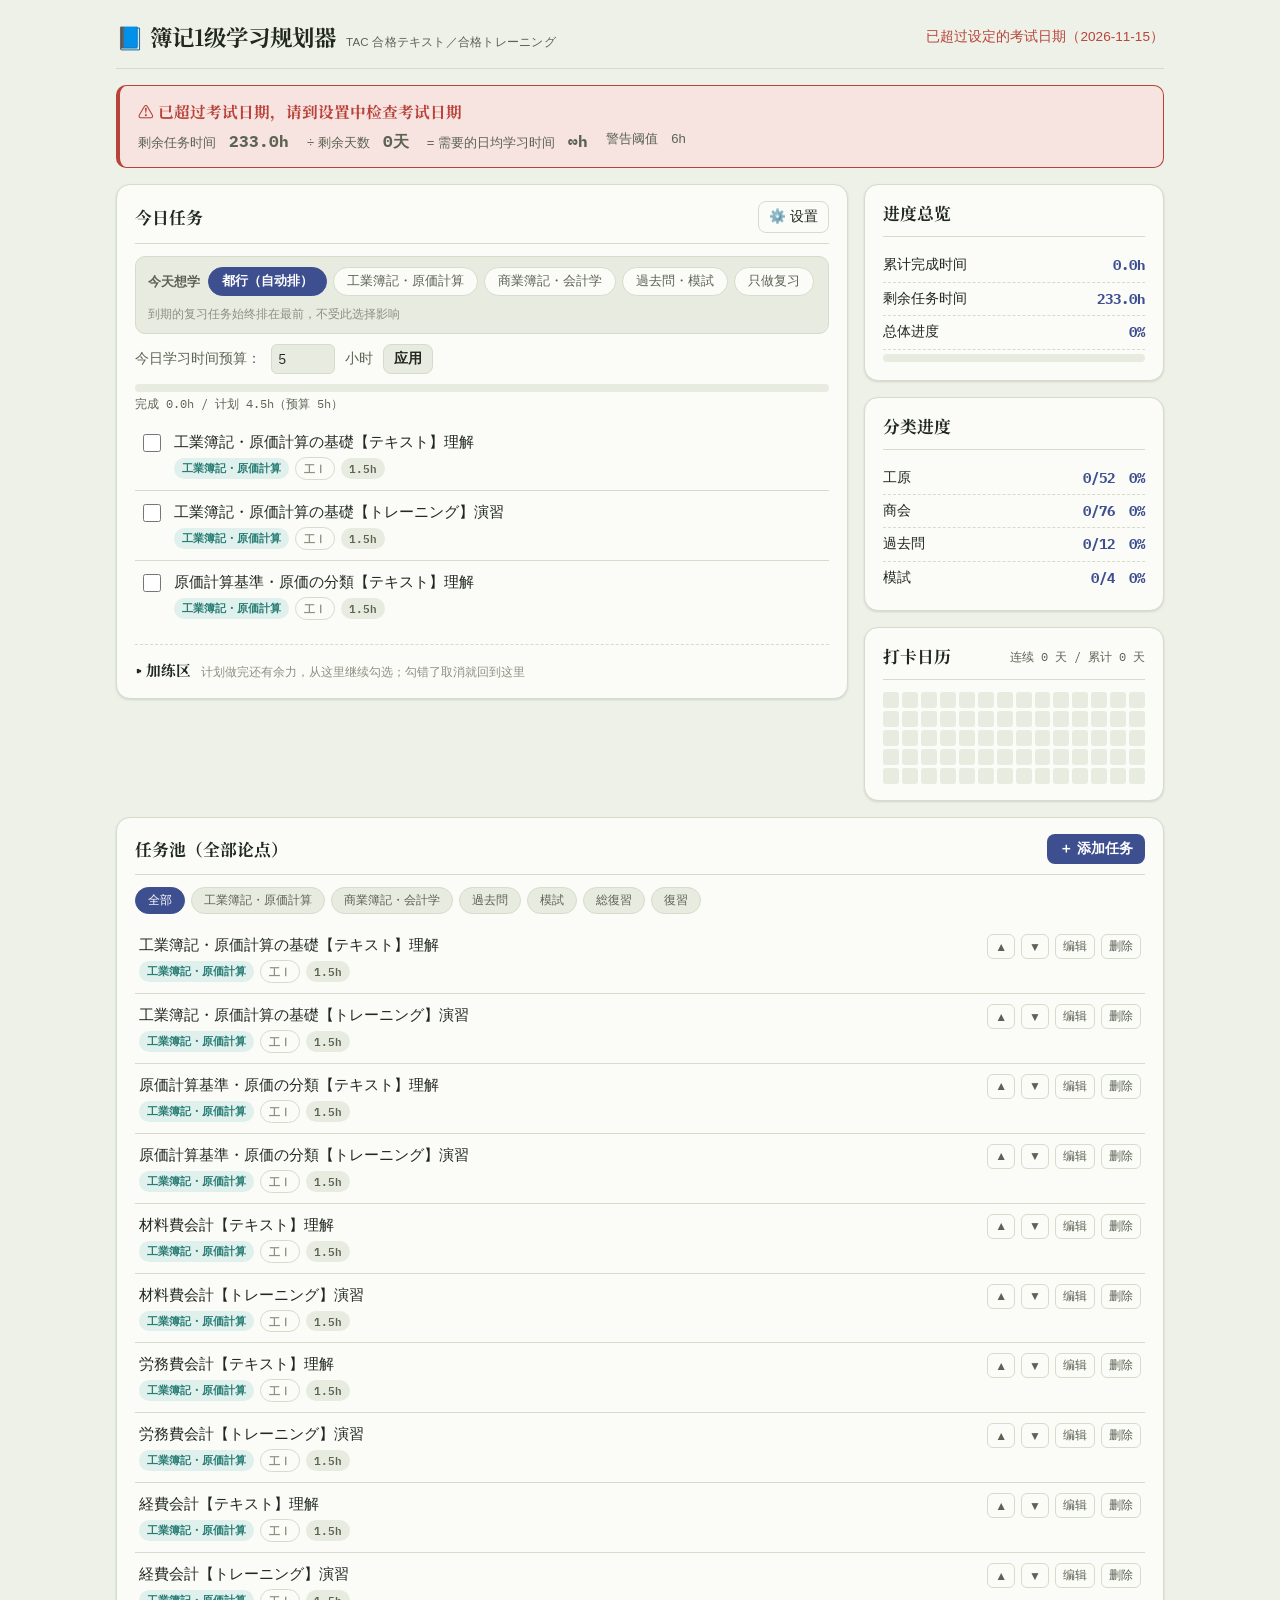
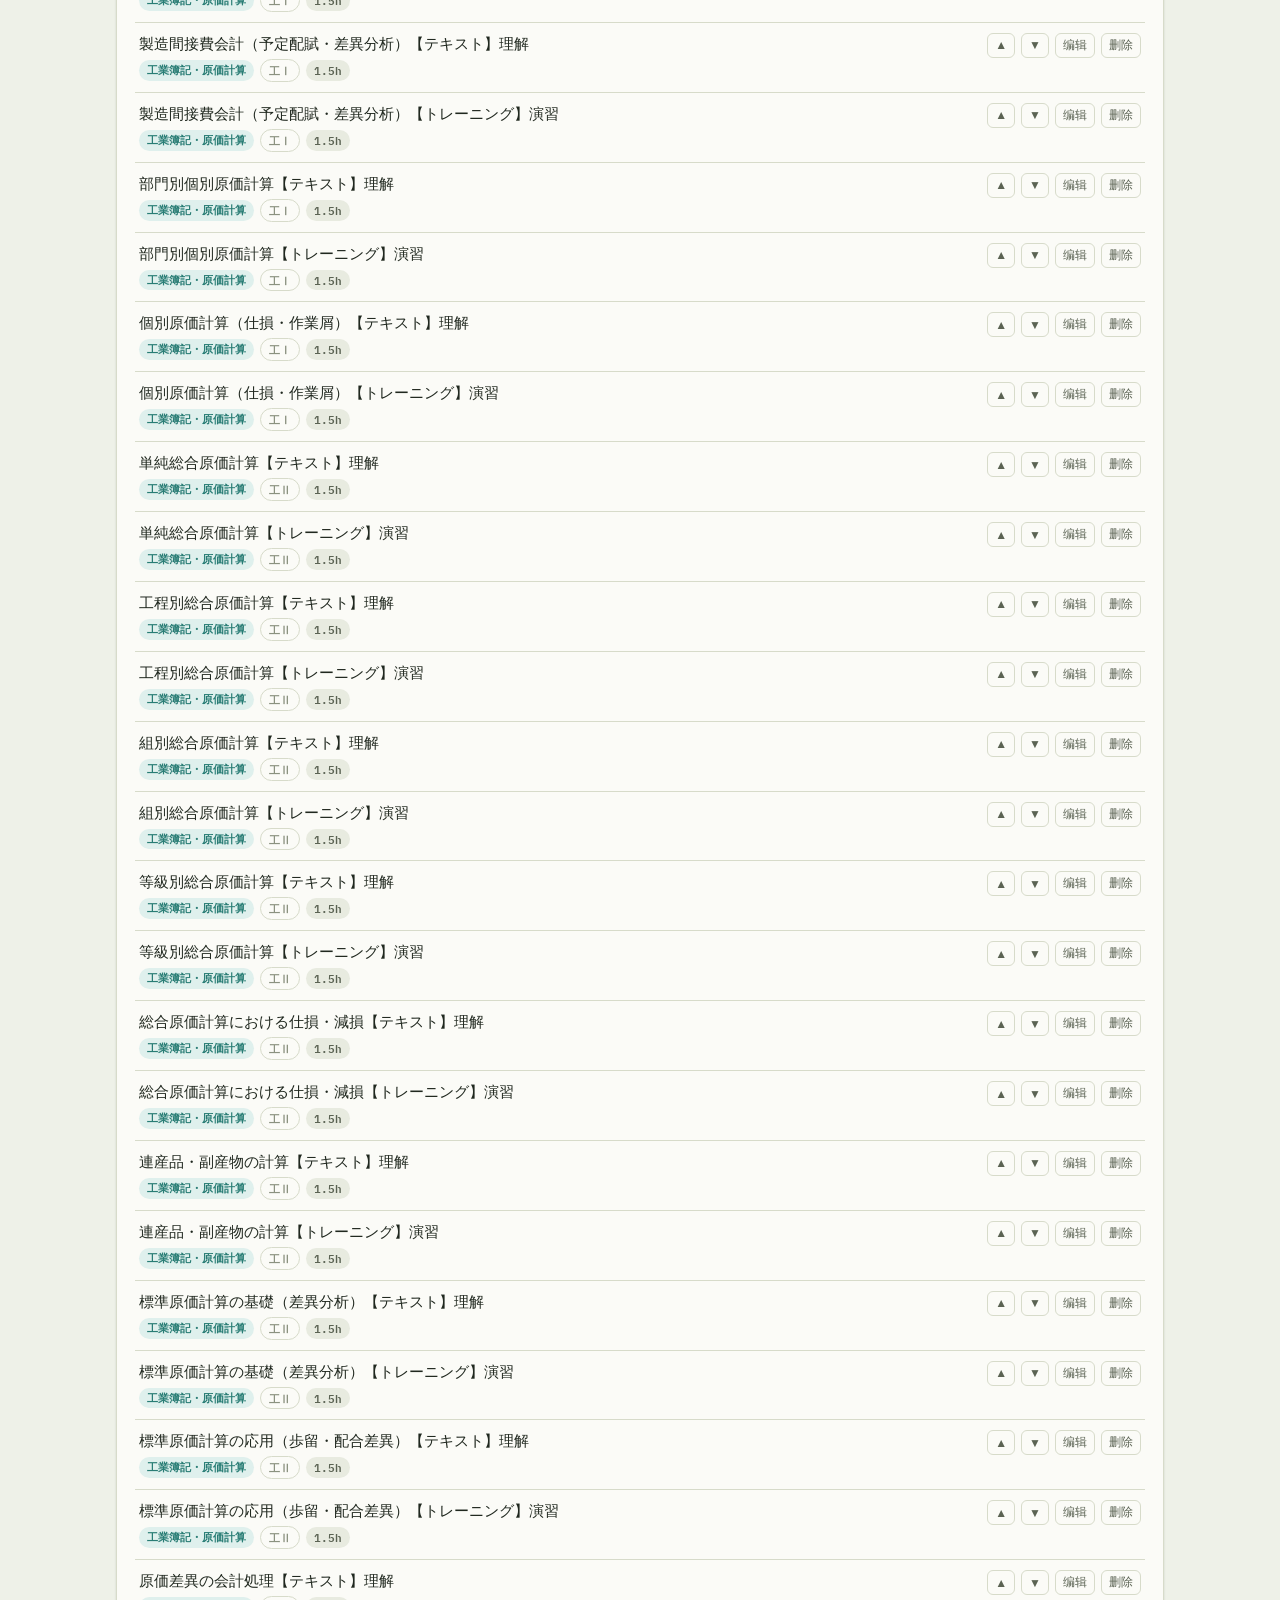
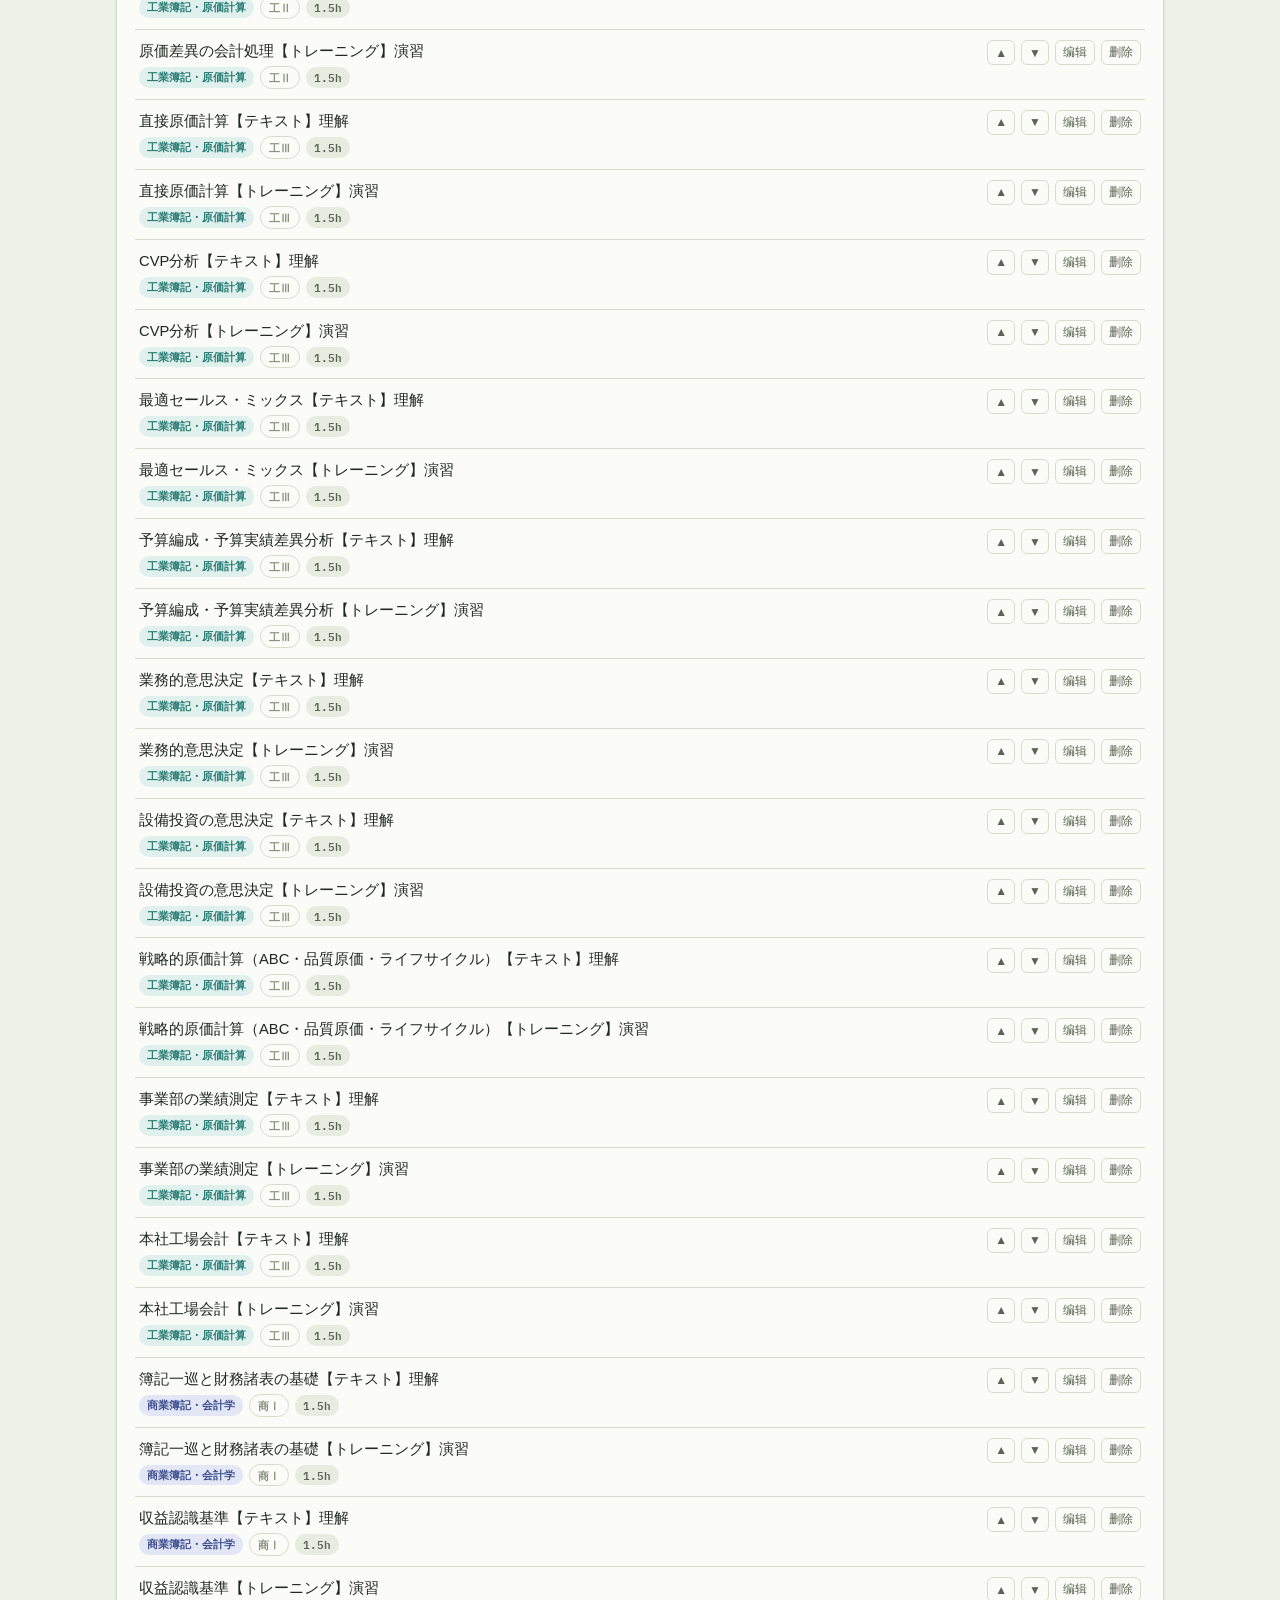
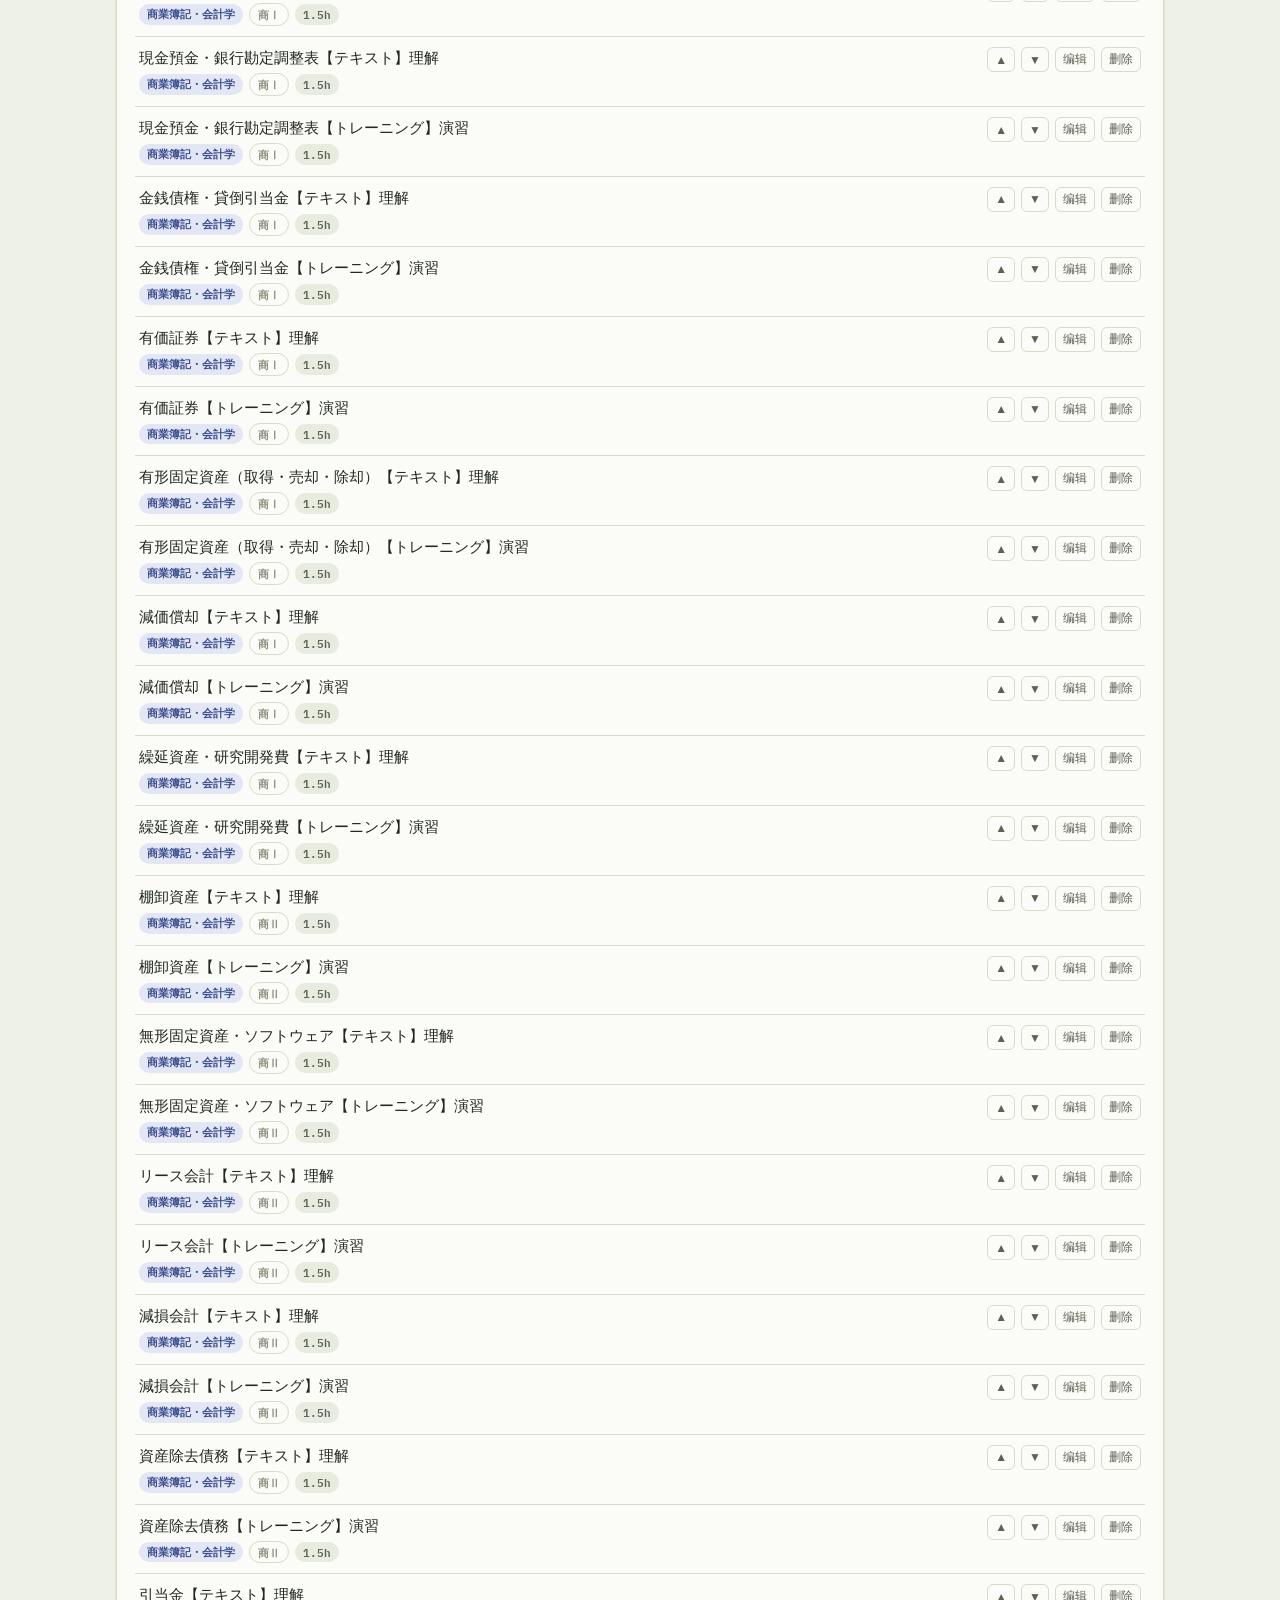
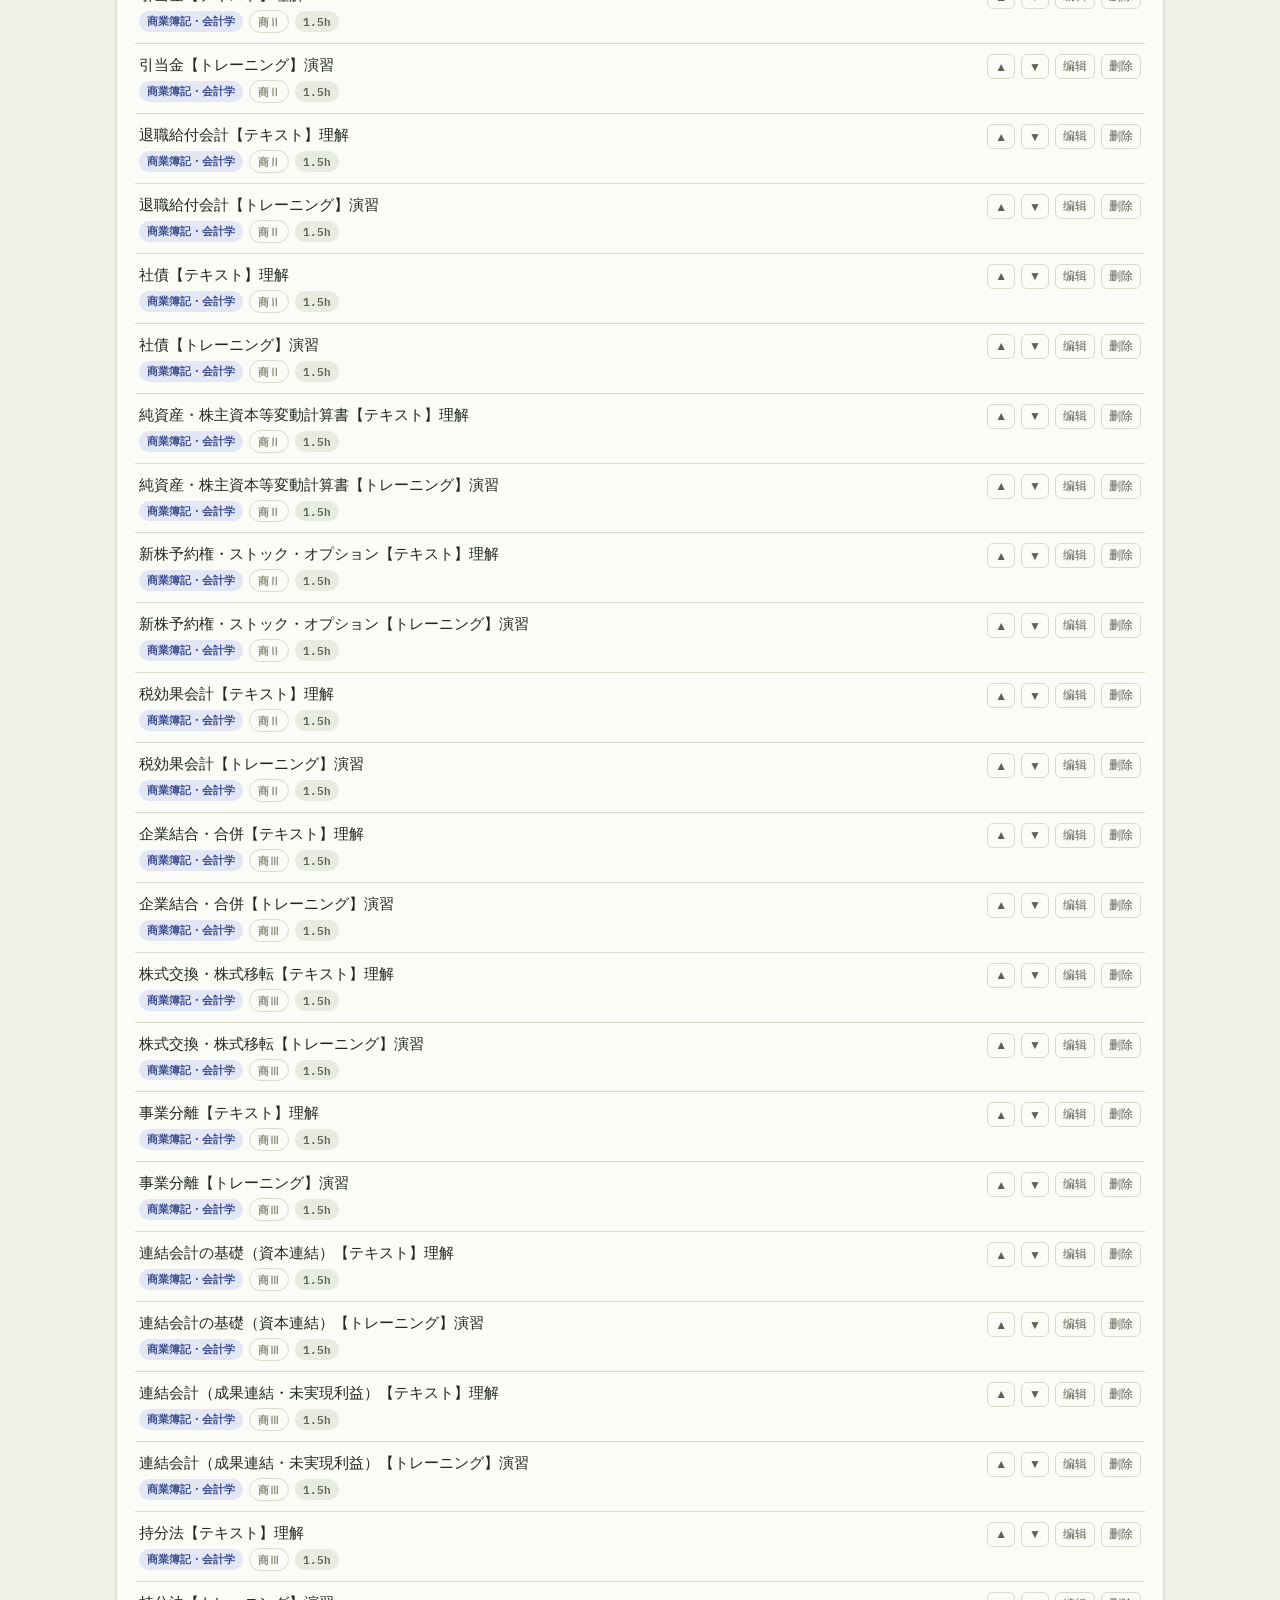
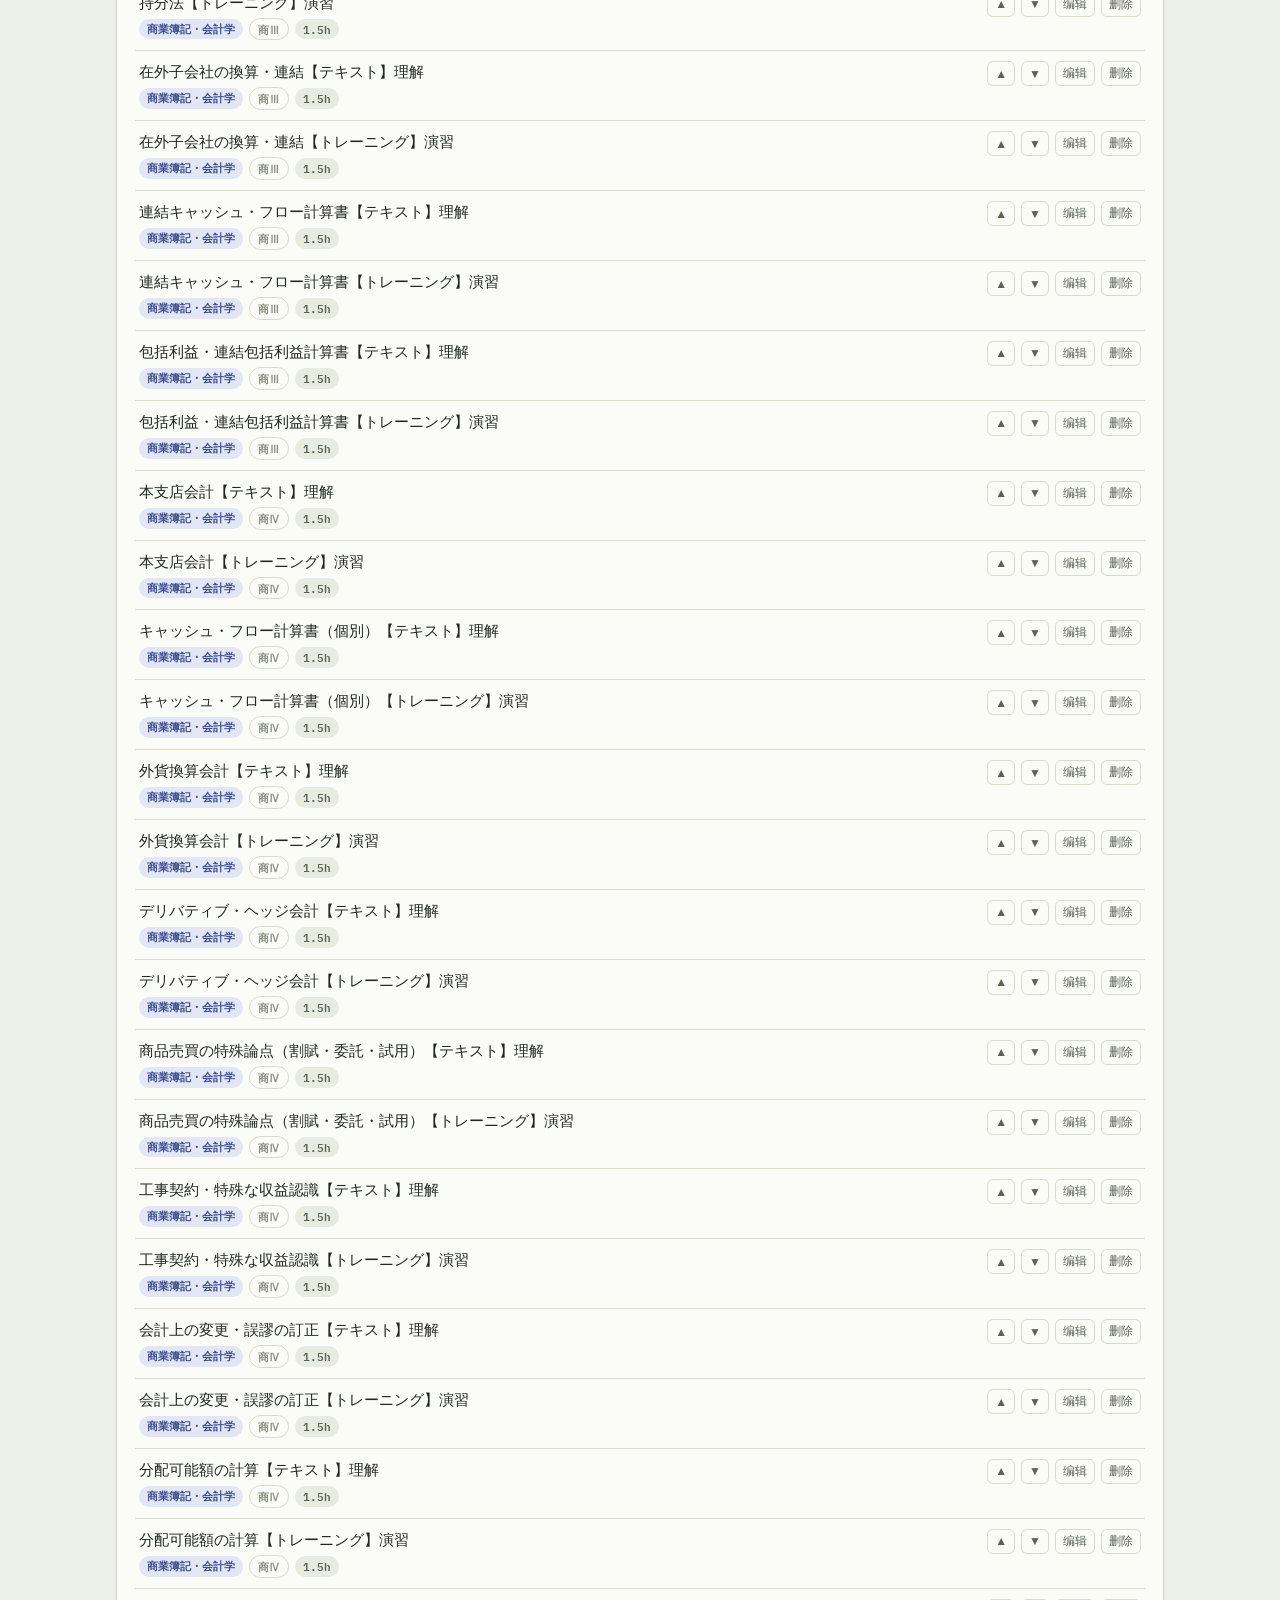
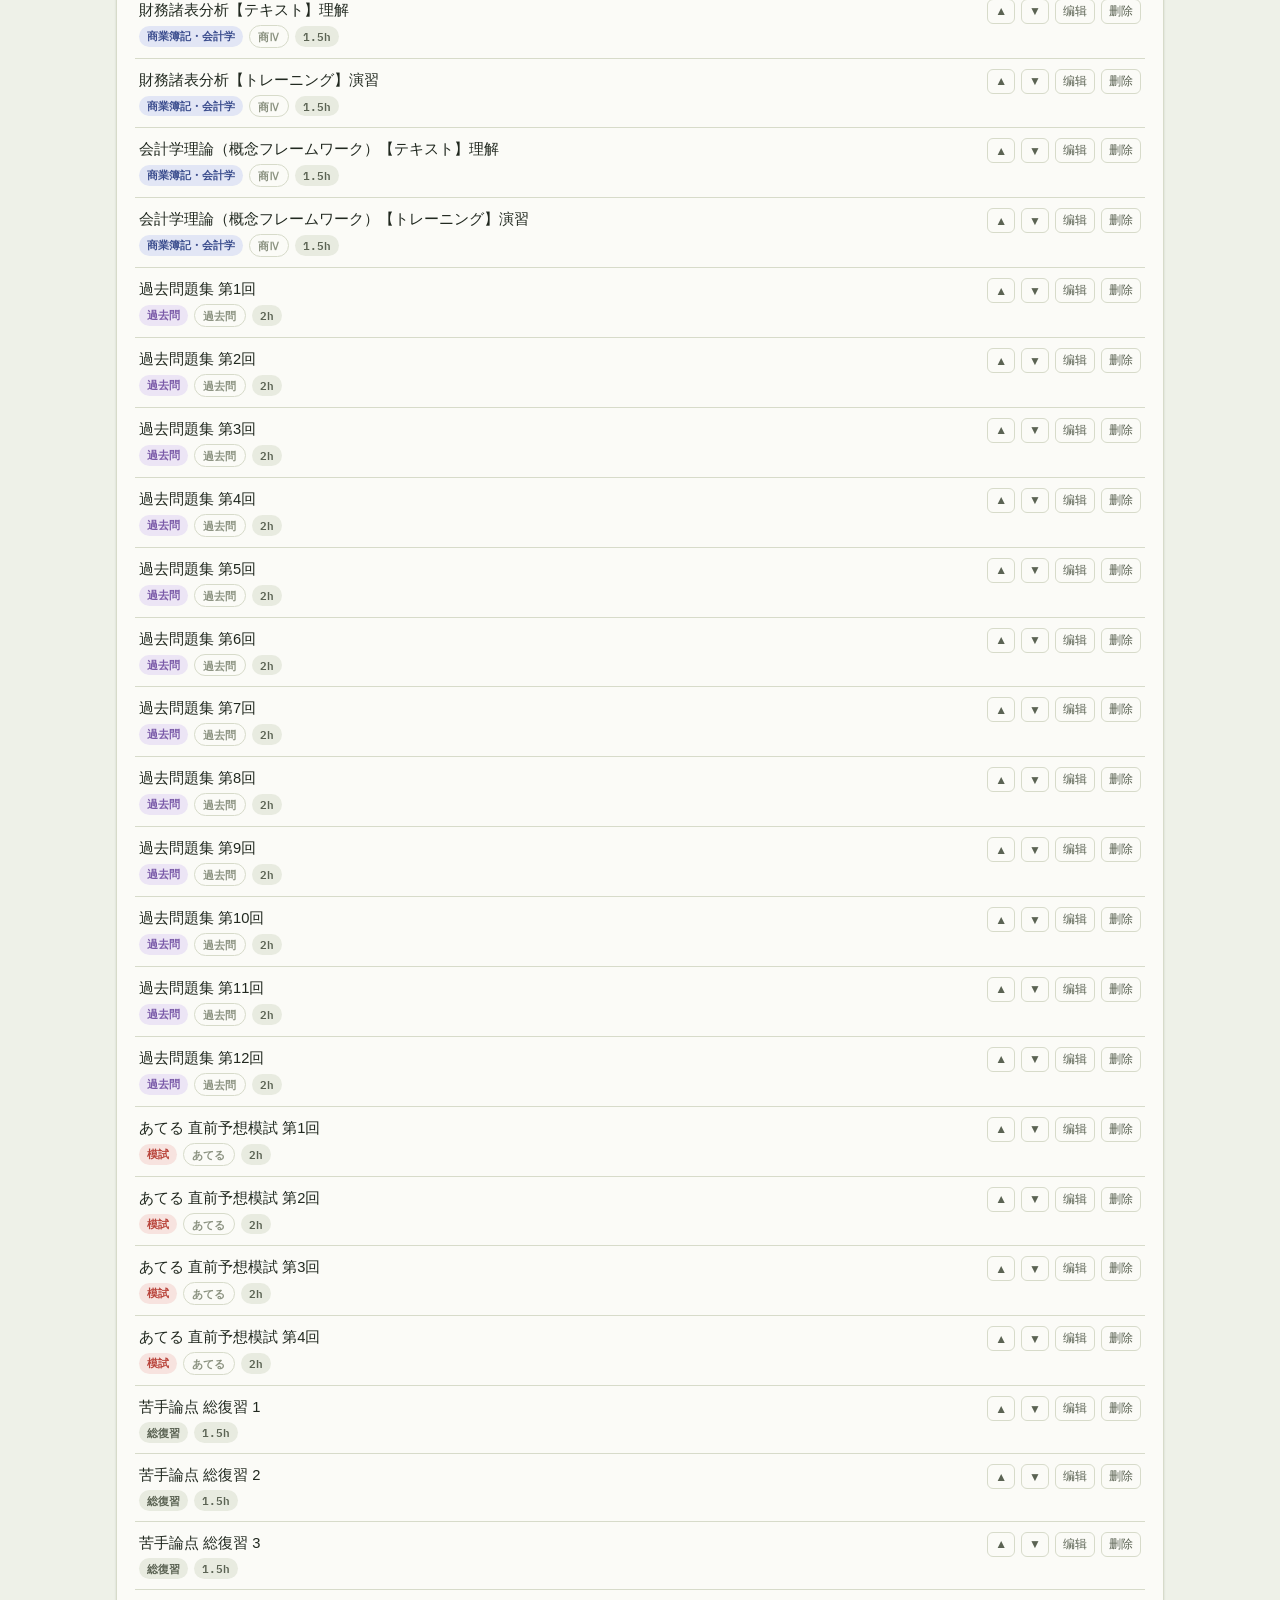
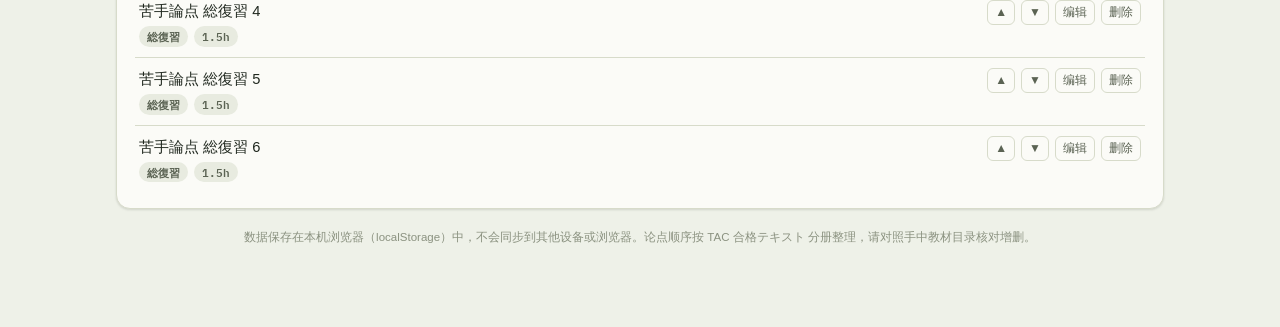
==== commit 60713238: "Add an extra-practice section for work beyond the daily budget Adds a 加练区 below the day's plan listi" ====
--- a/index.html
+++ b/index.html
@@ -137,6 +137,21 @@
   .tag.pr-mid{background:var(--surface-2); color:var(--text-dim);}
   .tag.pr-low{background:var(--surface-2); color:var(--text-faint);}
   .tag.locked{background:var(--surface-2); color:var(--text-faint); font-family:var(--font-mono);}
+  .tag.extra{background:transparent; border:1px dashed var(--ok); color:var(--ok);}
+  .today-clear{
+    display:flex; align-items:center; gap:8px; margin-top:10px;
+    padding:8px 12px; border-radius:8px; font-size:0.82rem;
+    background:var(--ok-bg); color:var(--ok); border:1px solid var(--ok);
+  }
+  .extra-section{margin-top:14px; padding-top:12px; border-top:1px dashed var(--border);}
+  .extra-head{display:flex; align-items:baseline; gap:10px; flex-wrap:wrap;}
+  .extra-toggle{
+    background:none; border:none; padding:2px 0; cursor:pointer;
+    font-family:var(--font-display); font-weight:700; font-size:0.92rem; color:var(--text);
+  }
+  .extra-toggle:hover{color:var(--accent);}
+  .extra-toggle:focus-visible{outline:2px solid var(--accent); outline-offset:2px; border-radius:4px;}
+  .extra-hint{font-size:0.72rem; color:var(--text-faint);}
   .task-actions{display:flex; gap:6px; flex-shrink:0;}
   .task-actions button{
     background:none; border:1px solid var(--border); color:var(--text-dim); border-radius:6px;
@@ -227,6 +242,8 @@
         <div class="progress-bar"><div id="todayProgressBar" style="width:0%"></div></div>
         <div style="font-size:0.78rem; color:var(--text-dim); font-family:var(--font-mono);" id="todaySummary"></div>
         <div id="todayList" style="margin-top:8px;"></div>
+        <div id="todayClear"></div>
+        <div id="extraSection" class="extra-section"></div>
       </div>
     </div>
 
@@ -457,7 +474,8 @@
       settings: { examDate: "2026-11-15", dailyHoursDefault: 5, warnThreshold: 6, dailyOverrides: {} },
       pool: buildDefaultPool(),
       dailyPlans: {},
-      dailyFocus: {}
+      dailyFocus: {},
+      dailyExtras: {}
     };
   }
 
@@ -472,6 +490,7 @@
         if(!state.pool) state.pool = [];
         if(!state.dailyPlans) state.dailyPlans = {};
         if(!state.dailyFocus) state.dailyFocus = {};
+        if(!state.dailyExtras) state.dailyExtras = {};
       } else {
         state = defaultState();
         saveState();
@@ -510,6 +529,21 @@
 
   function getFocus(dateStr){
     return state.dailyFocus[dateStr] || "auto";
+  }
+
+  // Extra work done beyond today's budget, tracked separately so rebuilding
+  // the plan (focus switch, budget change) never disturbs it.
+  function getExtras(dateStr){ return state.dailyExtras[dateStr] || []; }
+
+  function addExtra(taskId){
+    var today = todayStr();
+    if(!state.dailyExtras[today]) state.dailyExtras[today] = [];
+    if(state.dailyExtras[today].indexOf(taskId) === -1) state.dailyExtras[today].push(taskId);
+  }
+
+  function removeExtra(taskId){
+    var today = todayStr();
+    state.dailyExtras[today] = getExtras(today).filter(function(id){ return id!==taskId; });
   }
 
   // Due reviews always lead the plan, whatever the focus — spaced repetition
@@ -566,7 +600,7 @@
       var t = findTask(id); return s + (t ? t.estHours : 0);
     }, 0);
     var budget = Math.max(getDailyBudget(today) - keptHours, 0);
-    var rest = buildPlanIds(budget, today, getFocus(today), keep);
+    var rest = buildPlanIds(budget, today, getFocus(today), keep.concat(getExtras(today)));
     state.dailyPlans[today] = keep.concat(rest);
     saveState();
   }
@@ -574,9 +608,33 @@
   function ensureTodayPlan(){
     var today = todayStr();
     if(!state.dailyPlans[today]){
-      state.dailyPlans[today] = buildPlanIds(getDailyBudget(today), today, getFocus(today), []);
+      state.dailyPlans[today] = buildPlanIds(getDailyBudget(today), today, getFocus(today), getExtras(today));
       saveState();
     }
+  }
+
+  // Next things worth doing, once today's plan is cleared. Focus-matching
+  // tasks lead, then everything else, so this list is never empty just
+  // because one category ran out.
+  function getExtraCandidates(limit){
+    var today = todayStr();
+    var taken = (state.dailyPlans[today]||[]).concat(getExtras(today));
+    var avail = pendingTasks().filter(function(t){
+      return isAvailable(t, today) && taken.indexOf(t.id) === -1;
+    });
+    var focus = getFocus(today);
+    var byOrder = function(a,b){ return a.order - b.order; };
+
+    var reviews = avail.filter(function(t){ return t.type==="review"; }).sort(function(a,b){
+      var ad = a.availableDate||"", bd = b.availableDate||"";
+      if(ad!==bd) return ad<bd ? -1 : 1;
+      return a.order - b.order;
+    });
+    var normal  = avail.filter(function(t){ return t.type!=="review"; });
+    var matched = normal.filter(function(t){ return matchesFocus(t, focus); }).sort(byOrder);
+    var others  = normal.filter(function(t){ return !matchesFocus(t, focus); }).sort(byOrder);
+
+    return reviews.concat(matched, others).slice(0, limit);
   }
 
   function markDone(taskId){
@@ -698,13 +756,17 @@
     tags += '<span class="tag est">'+t.estHours+'h</span>';
     if(t.priority && t.priority!=="mid") tags += '<span class="tag pr-'+t.priority+'">'+(t.priority==="high"?"优先高":"优先低")+'</span>';
     if(t.type==="review") tags += '<span class="tag review-total">复习 #'+t.reviewStage+'</span>';
+    if(opts.isExtra) tags += '<span class="tag extra">加练</span>';
     if(locked) tags += '<span class="tag locked">解锁: '+t.availableDate+'</span>';
     if(isDone && t.completedDate) tags += '<span class="tag default">完成 '+t.completedDate+'</span>';
 
     var cbHtml = "";
     if(showCheckbox){
+      var action = isDone
+        ? (opts.undoAction || "undo")
+        : (opts.doneAction || "done");
       cbHtml = '<input type="checkbox" '+(isDone?"checked":"")+(locked?" disabled":"")+
-               ' data-action="'+(isDone?"undo":"done")+'" data-id="'+t.id+'">';
+               ' data-action="'+action+'" data-id="'+t.id+'">';
     }
     var actions = "";
     if(opts.showPoolActions){
@@ -738,32 +800,77 @@
     document.getElementById("focusNote").textContent = note;
   }
 
+  function planIsClear(){
+    var today = todayStr();
+    var tasks = (state.dailyPlans[today]||[]).map(findTask).filter(Boolean);
+    return tasks.length>0 && tasks.every(function(t){ return t.status==="done"; });
+  }
+
   function renderToday(){
     ensureTodayPlan();
     var today = todayStr();
-    var ids = state.dailyPlans[today] || [];
-    var tasks = ids.map(findTask).filter(Boolean);
+    var tasks = (state.dailyPlans[today]||[]).map(findTask).filter(Boolean);
+    var extras = getExtras(today).map(findTask).filter(Boolean);
 
     document.getElementById("budgetInput").value = getDailyBudget(today);
 
     var container = document.getElementById("todayList");
+    var html = "";
     if(tasks.length===0){
       var focus = getFocus(today);
-      var msg = focus==="auto"
+      html = '<div class="empty-hint">'+(focus==="auto"
         ? "今天没有安排任务。请提高时间预算，或到任务池中查看。"
-        : "该分类下暂时没有可安排的任务（可能已全部完成）。换一个分类，或选「都行（自动排）」。";
-      container.innerHTML = '<div class="empty-hint">'+msg+'</div>';
+        : "该分类下暂时没有可安排的任务（可能已全部完成）。换一个分类，或选「都行（自动排）」。")+'</div>';
     } else {
-      container.innerHTML = tasks.map(function(t){ return taskRowHtml(t, {showCheckbox:true}); }).join("");
-    }
-
-    var doneSum = tasks.filter(function(t){ return t.status==="done"; })
-                       .reduce(function(s,t){ return s+t.estHours; },0);
+      html = tasks.map(function(t){ return taskRowHtml(t, {showCheckbox:true}); }).join("");
+    }
+    html += extras.map(function(t){
+      return taskRowHtml(t, {showCheckbox:true, isExtra:true, undoAction:"extra-undo", doneAction:"extra-done"});
+    }).join("");
+    container.innerHTML = html;
+
+    var doneSum  = tasks.filter(function(t){ return t.status==="done"; })
+                        .reduce(function(s,t){ return s+t.estHours; },0);
     var totalSum = tasks.reduce(function(s,t){ return s+t.estHours; },0);
+    var extraSum = extras.filter(function(t){ return t.status==="done"; })
+                         .reduce(function(s,t){ return s+t.estHours; },0);
+
     var pct = totalSum>0 ? Math.min(100, doneSum/totalSum*100) : 0;
     document.getElementById("todayProgressBar").style.width = pct+"%";
-    document.getElementById("todaySummary").textContent =
-      "完成 "+doneSum.toFixed(1)+"h / 计划 "+totalSum.toFixed(1)+"h（预算 "+getDailyBudget(today)+"h）";
+
+    var summary = "完成 "+doneSum.toFixed(1)+"h / 计划 "+totalSum.toFixed(1)+
+                  "h（预算 "+getDailyBudget(today)+"h）";
+    if(extraSum>0) summary += " · 加练 +"+extraSum.toFixed(1)+"h";
+    document.getElementById("todaySummary").textContent = summary;
+
+    document.getElementById("todayClear").innerHTML = planIsClear()
+      ? '<div class="today-clear">🎉 今天的计划完成了！还有余力就从下面的加练区继续。</div>'
+      : "";
+  }
+
+  // null = follow the auto rule (open once today's plan is cleared);
+  // true/false = the user opened or closed it by hand.
+  var extraPanelOpen = null;
+  function isExtraPanelOpen(){
+    return extraPanelOpen === null ? planIsClear() : extraPanelOpen;
+  }
+
+  function renderExtras(){
+    var open = isExtraPanelOpen();
+    var html = '<div class="extra-head">'+
+      '<button class="extra-toggle" id="extraToggle" aria-expanded="'+open+'">'+
+        (open ? "▾" : "▸")+' 加练区</button>'+
+      '<span class="extra-hint">计划做完还有余力，从这里继续勾选；勾错了取消就回到这里</span>'+
+    '</div>';
+    if(open){
+      var cands = getExtraCandidates(8);
+      html += cands.length===0
+        ? '<div class="empty-hint">任务池里已经没有可做的任务了 🎉</div>'
+        : cands.map(function(t){
+            return taskRowHtml(t, {showCheckbox:true, doneAction:"extra-done"});
+          }).join("");
+    }
+    document.getElementById("extraSection").innerHTML = html;
   }
 
   function renderStats(){
@@ -838,6 +945,7 @@
     renderWarning();
     renderFocus();
     renderToday();
+    renderExtras();
     renderStats();
     renderCatProgress();
     renderHeatmap();
@@ -858,6 +966,11 @@
       toast("已按「"+(f?f.label:"")+"」重新安排今日任务");
       return;
     }
+    if(t.id === "extraToggle"){
+      extraPanelOpen = !isExtraPanelOpen();
+      renderExtras();
+      return;
+    }
     if(t.dataset.action){
       var id = t.dataset.id;
       if(t.dataset.action==="up") moveTask(id,-1);
@@ -874,13 +987,24 @@
 
   document.addEventListener("change", function(e){
     var t = e.target;
-    if(t.matches('input[type=checkbox][data-action="done"]')){
-      markDone(t.dataset.id);
-      renderAll();
-    } else if(t.matches('input[type=checkbox][data-action="undo"]')){
-      undoDone(t.dataset.id);
-      renderAll();
-    }
+    if(!t.matches('input[type=checkbox][data-action]')) return;
+    var id = t.dataset.id;
+    switch(t.dataset.action){
+      case "done":
+        markDone(id); break;
+      case "undo":
+        undoDone(id); break;
+      case "extra-done":
+        // Checked straight from the 加练区 — record it as extra work for today.
+        addExtra(id); markDone(id); break;
+      case "extra-undo":
+        // Unchecked by mistake: undo the completion and send it back to the 加练区.
+        undoDone(id); removeExtra(id); break;
+      default:
+        return;
+    }
+    saveState();
+    renderAll();
   });
 
   document.getElementById("applyBudgetBtn").addEventListener("click", function(){
